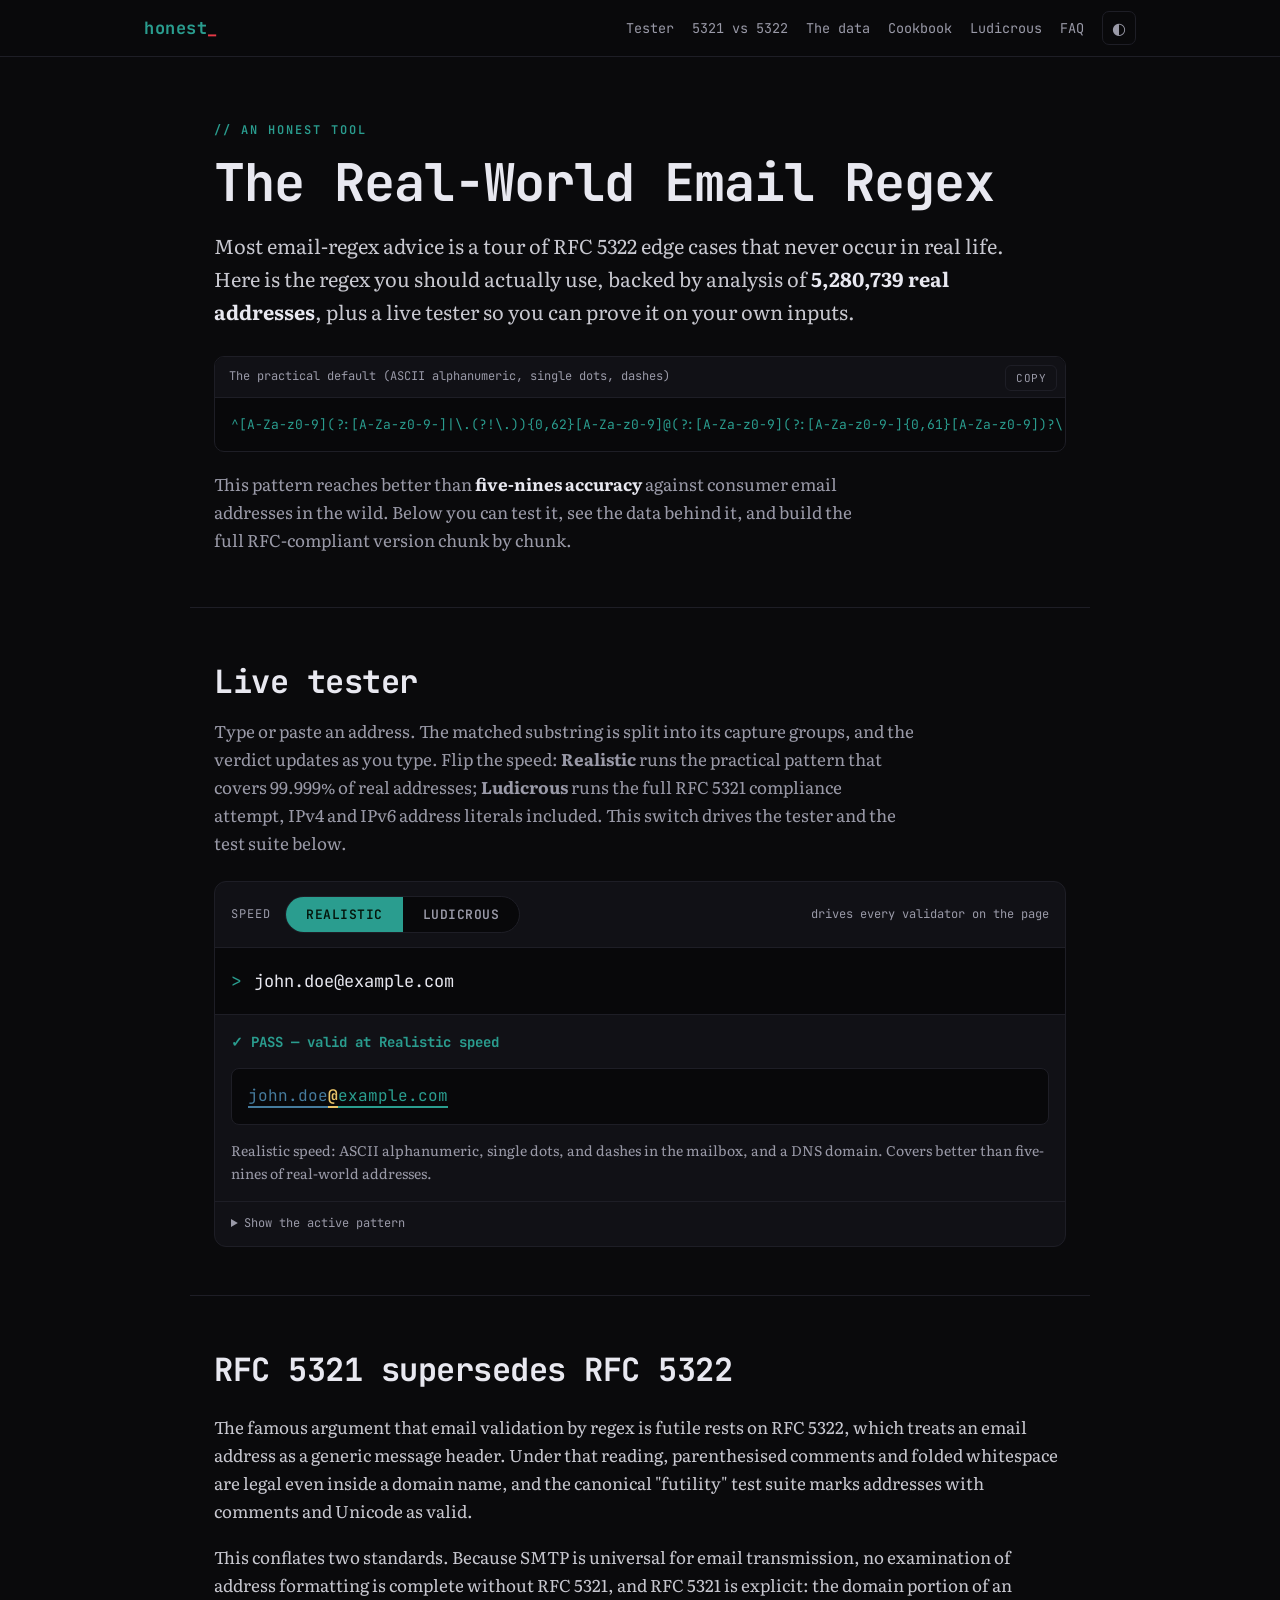
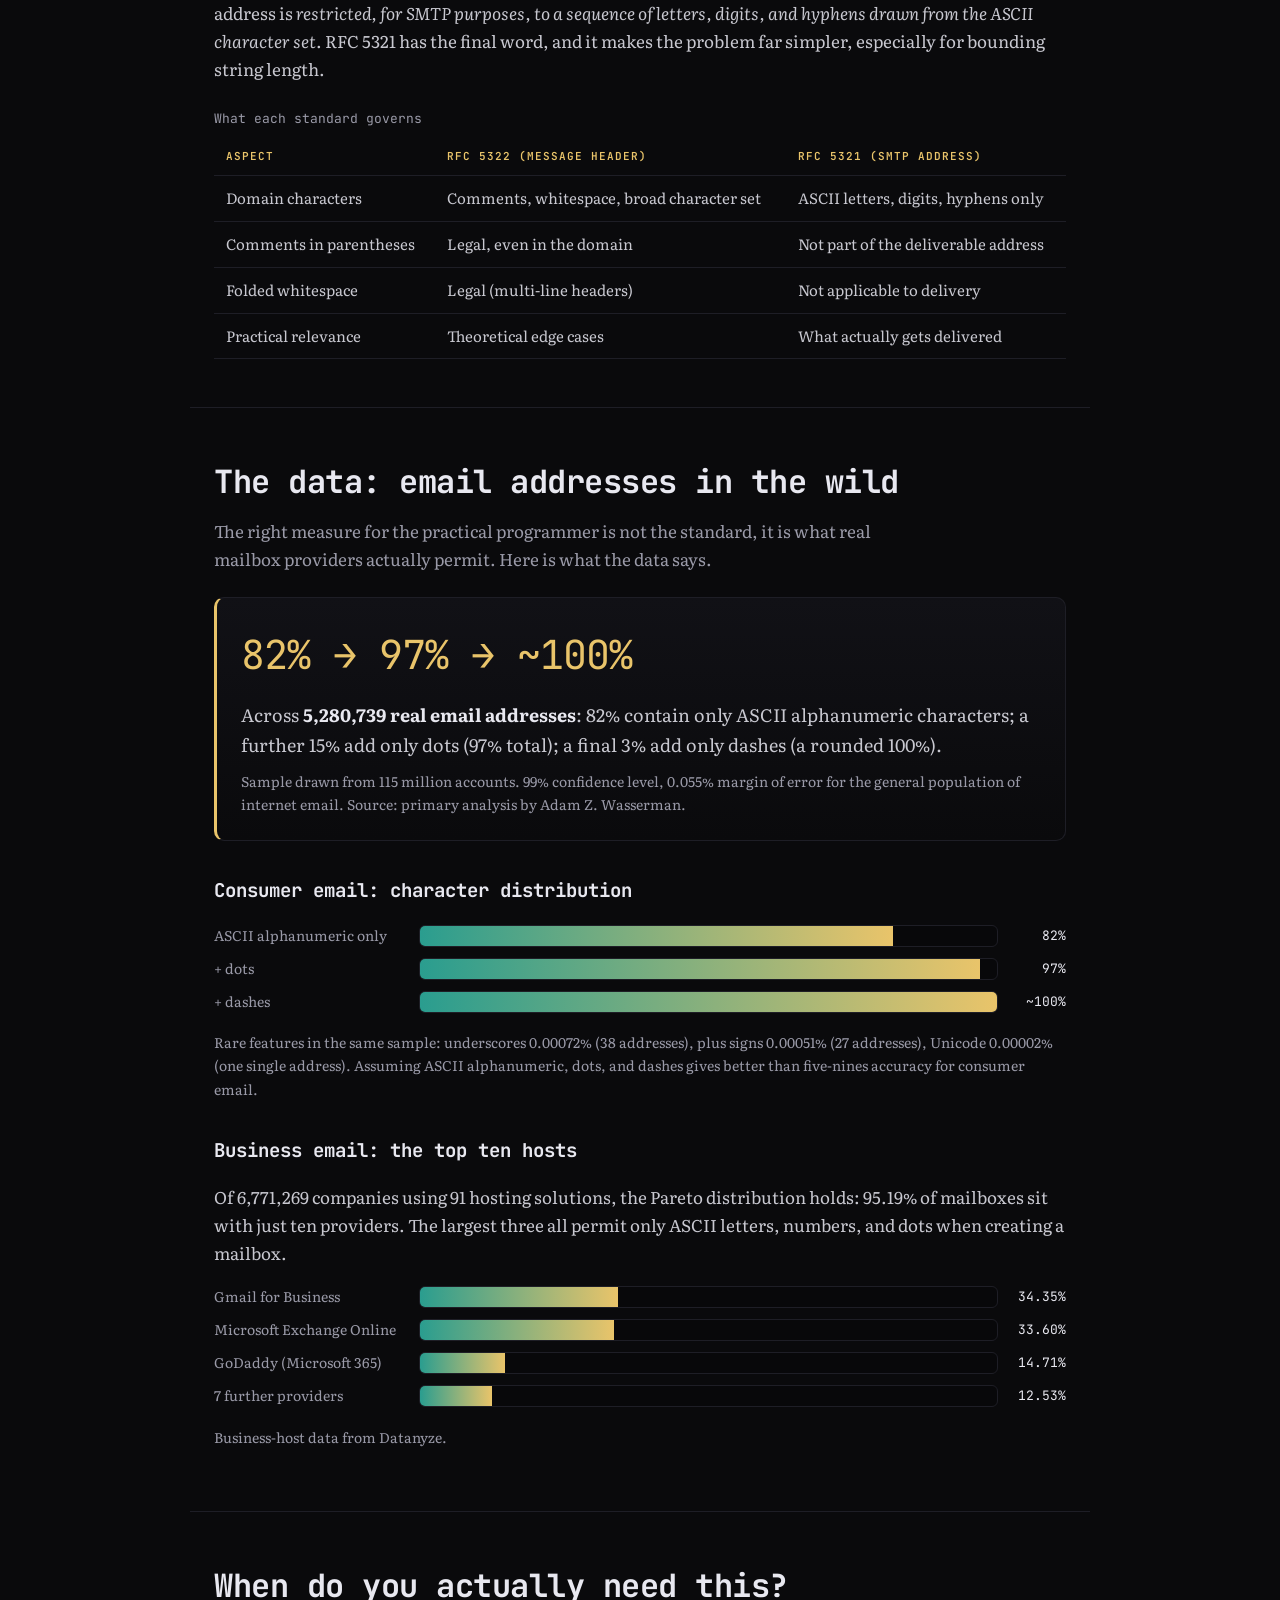
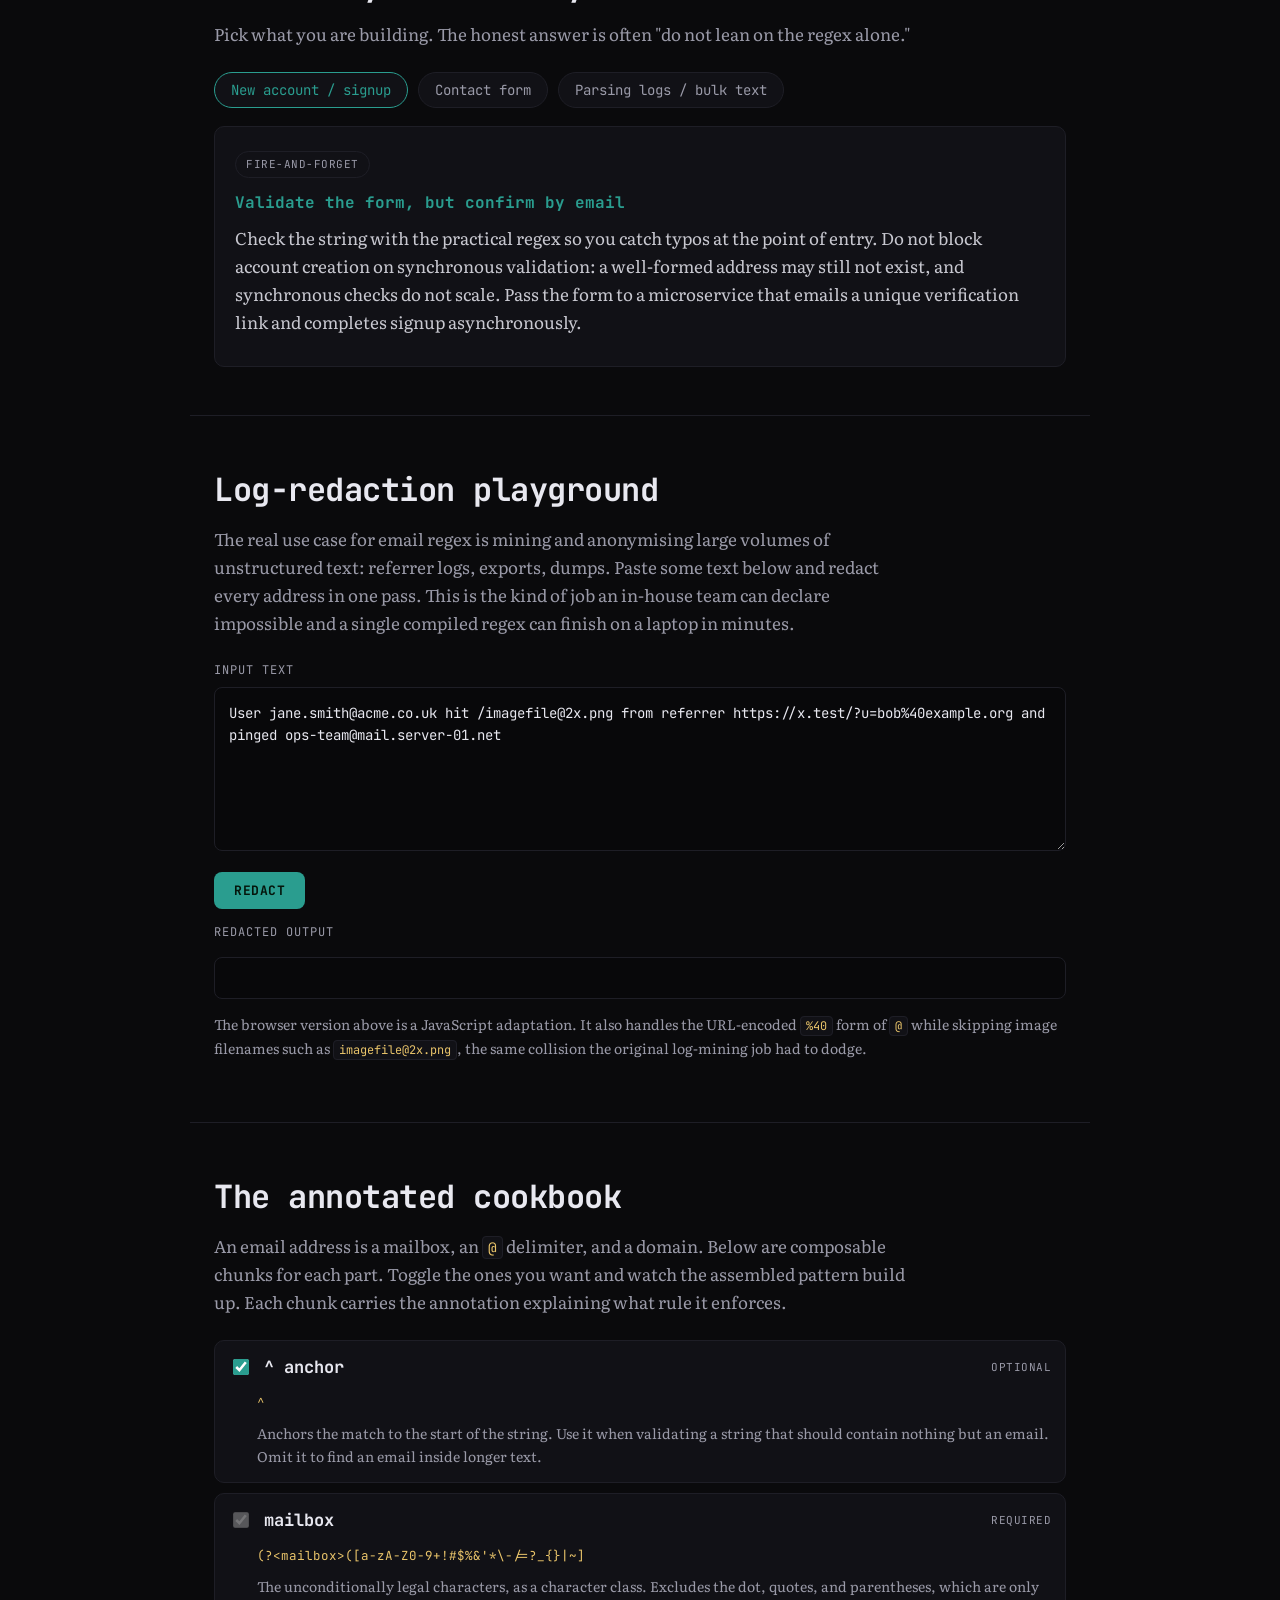
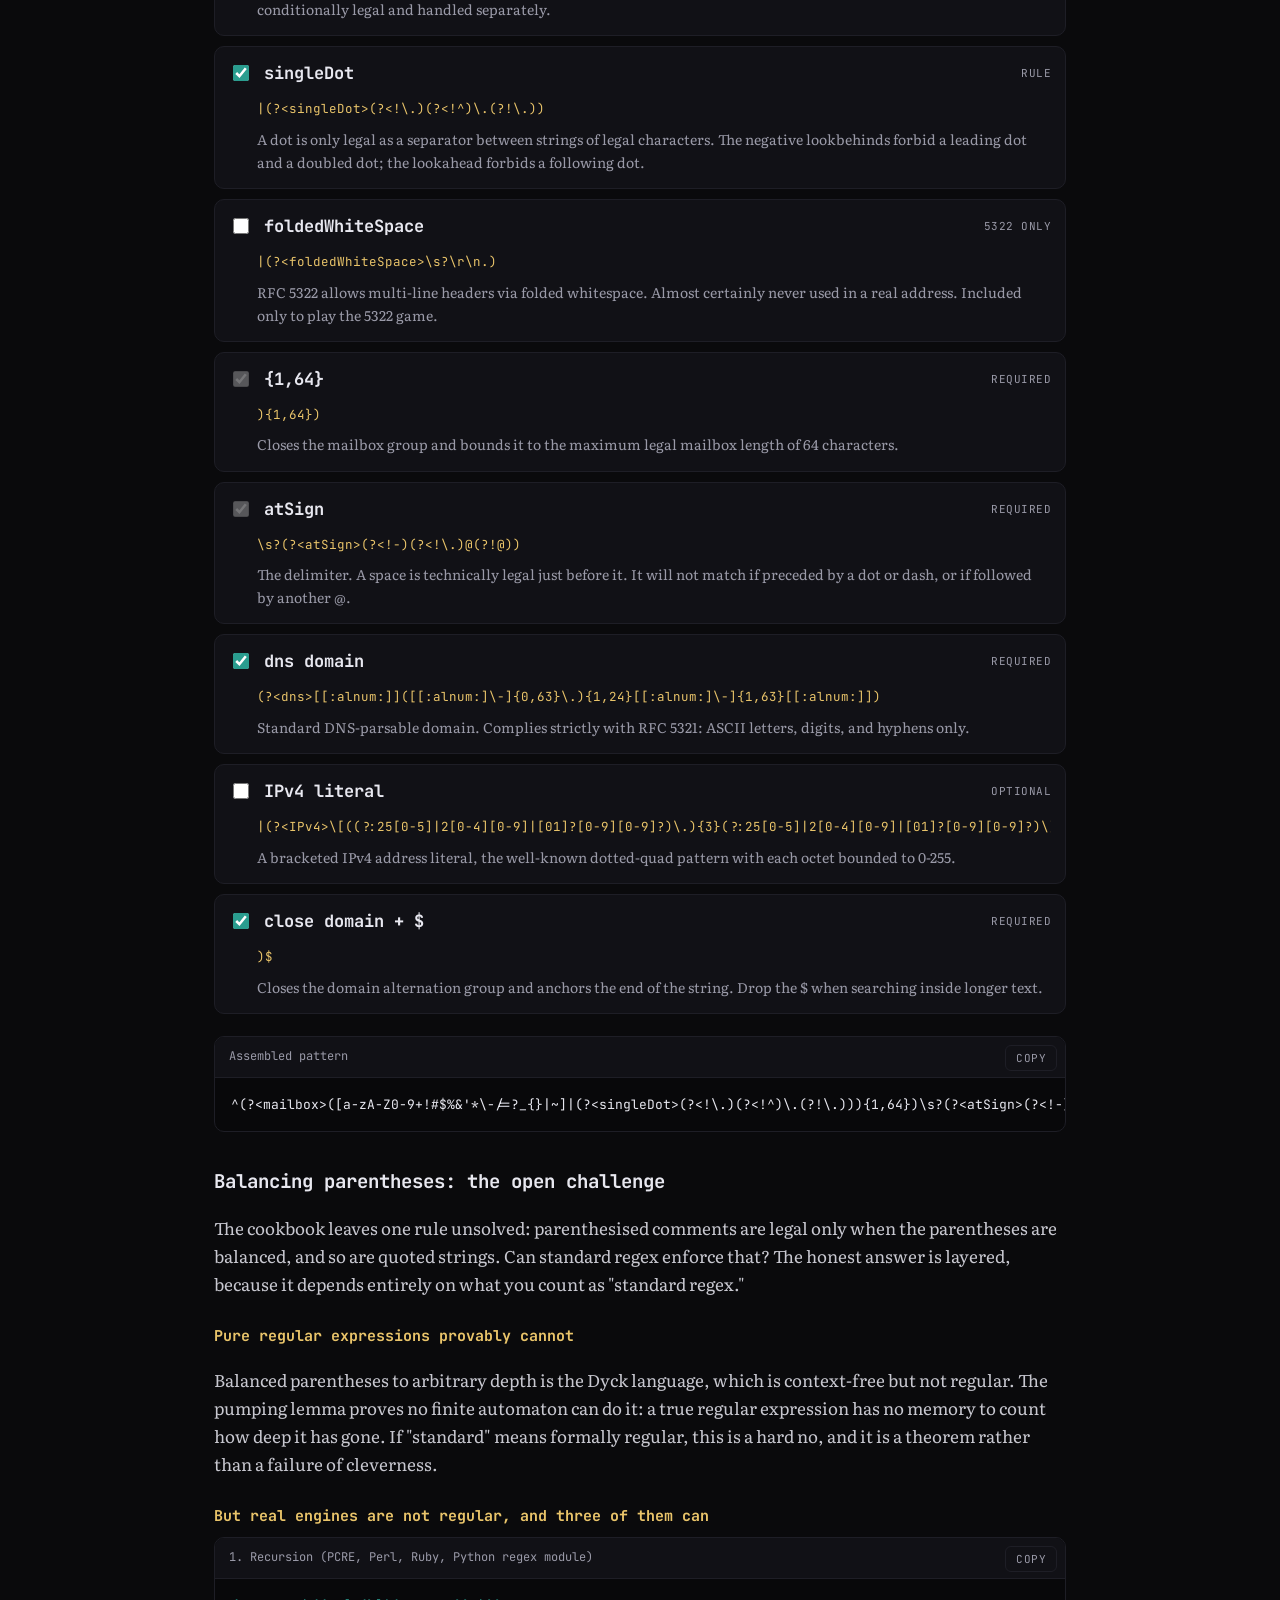
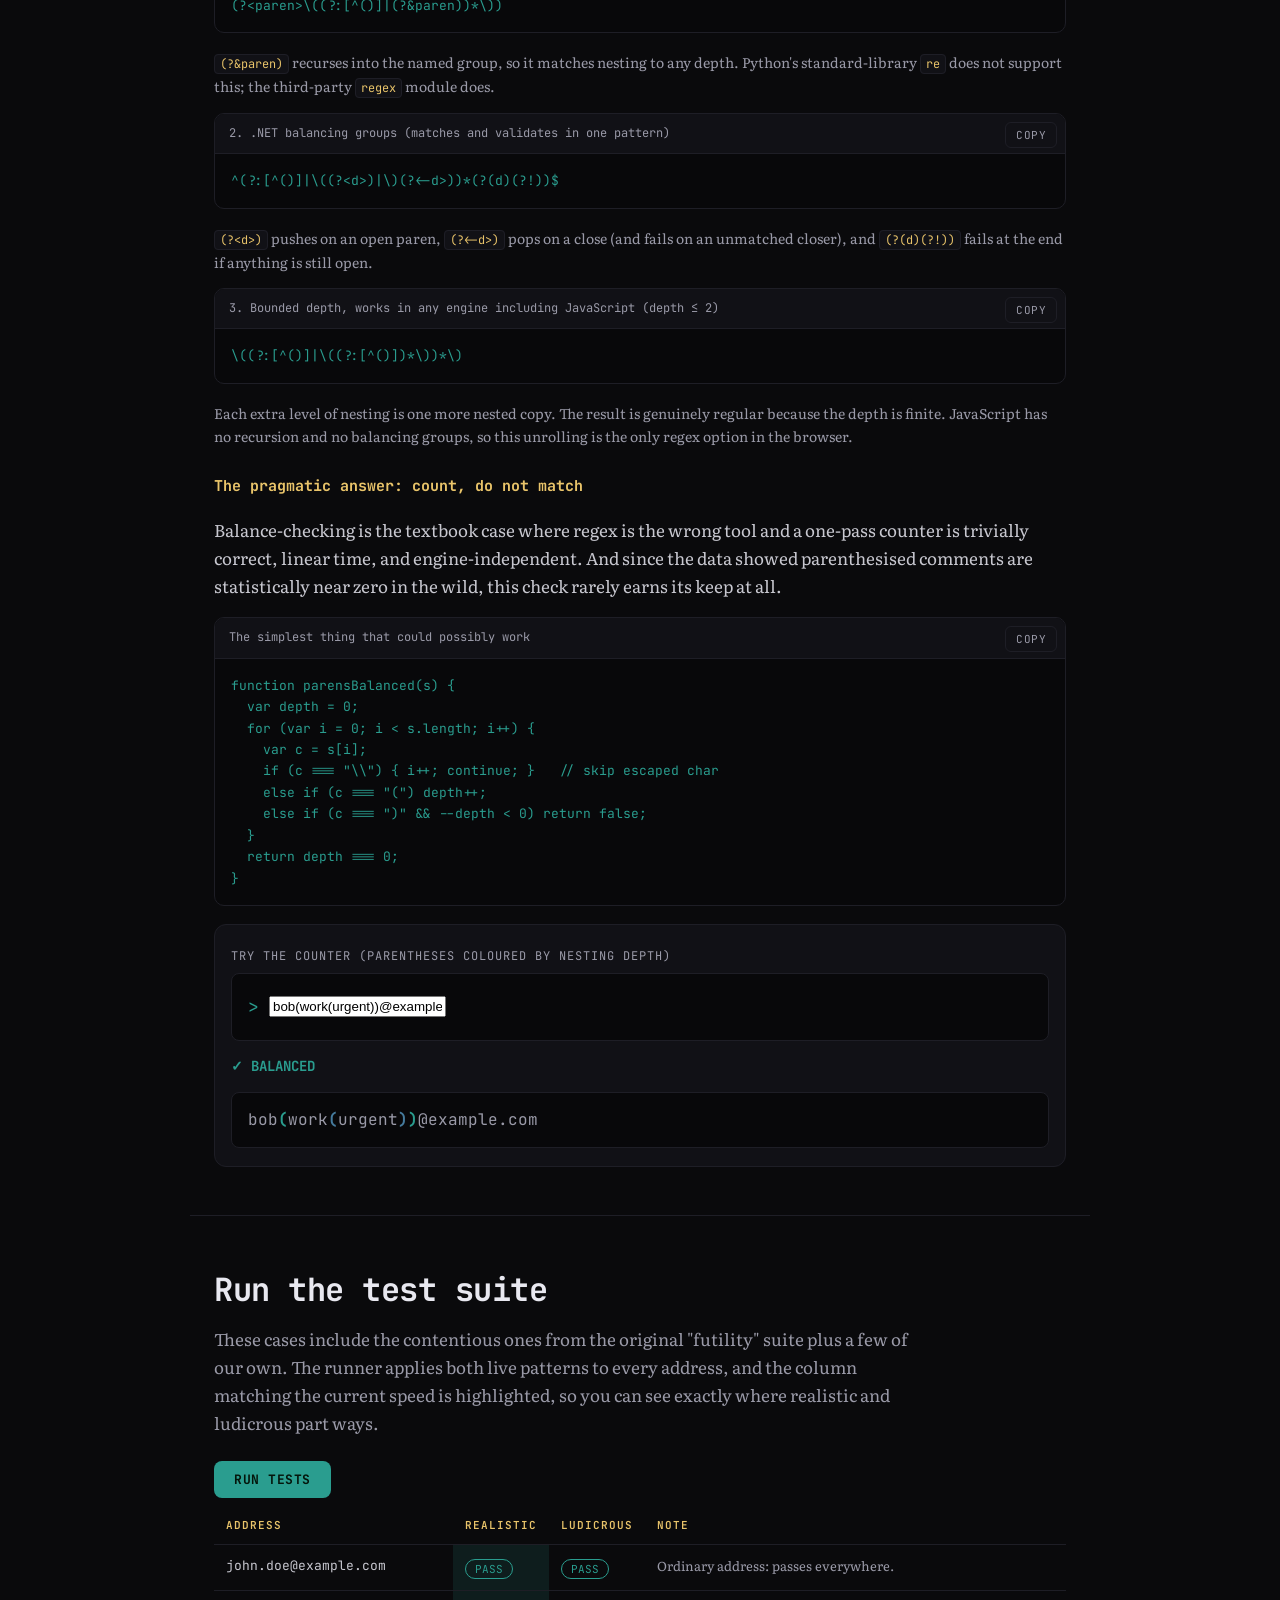
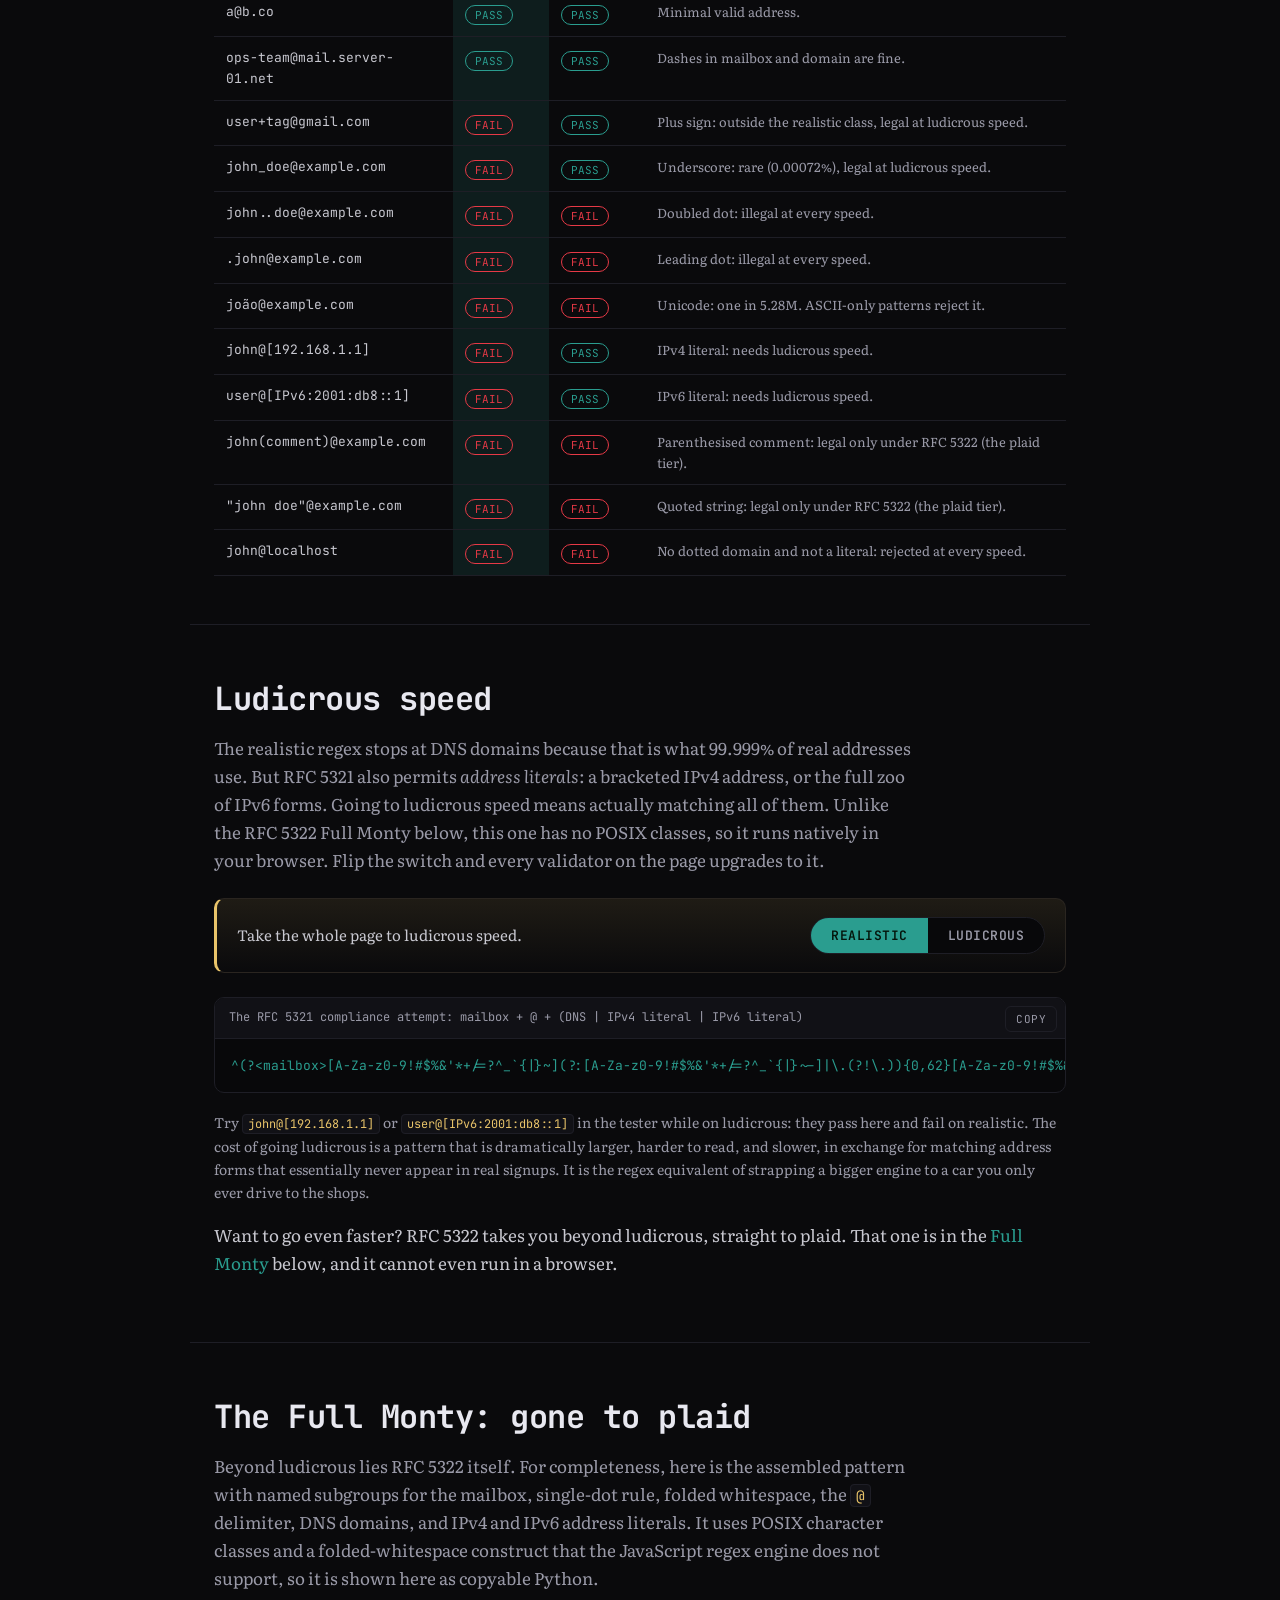
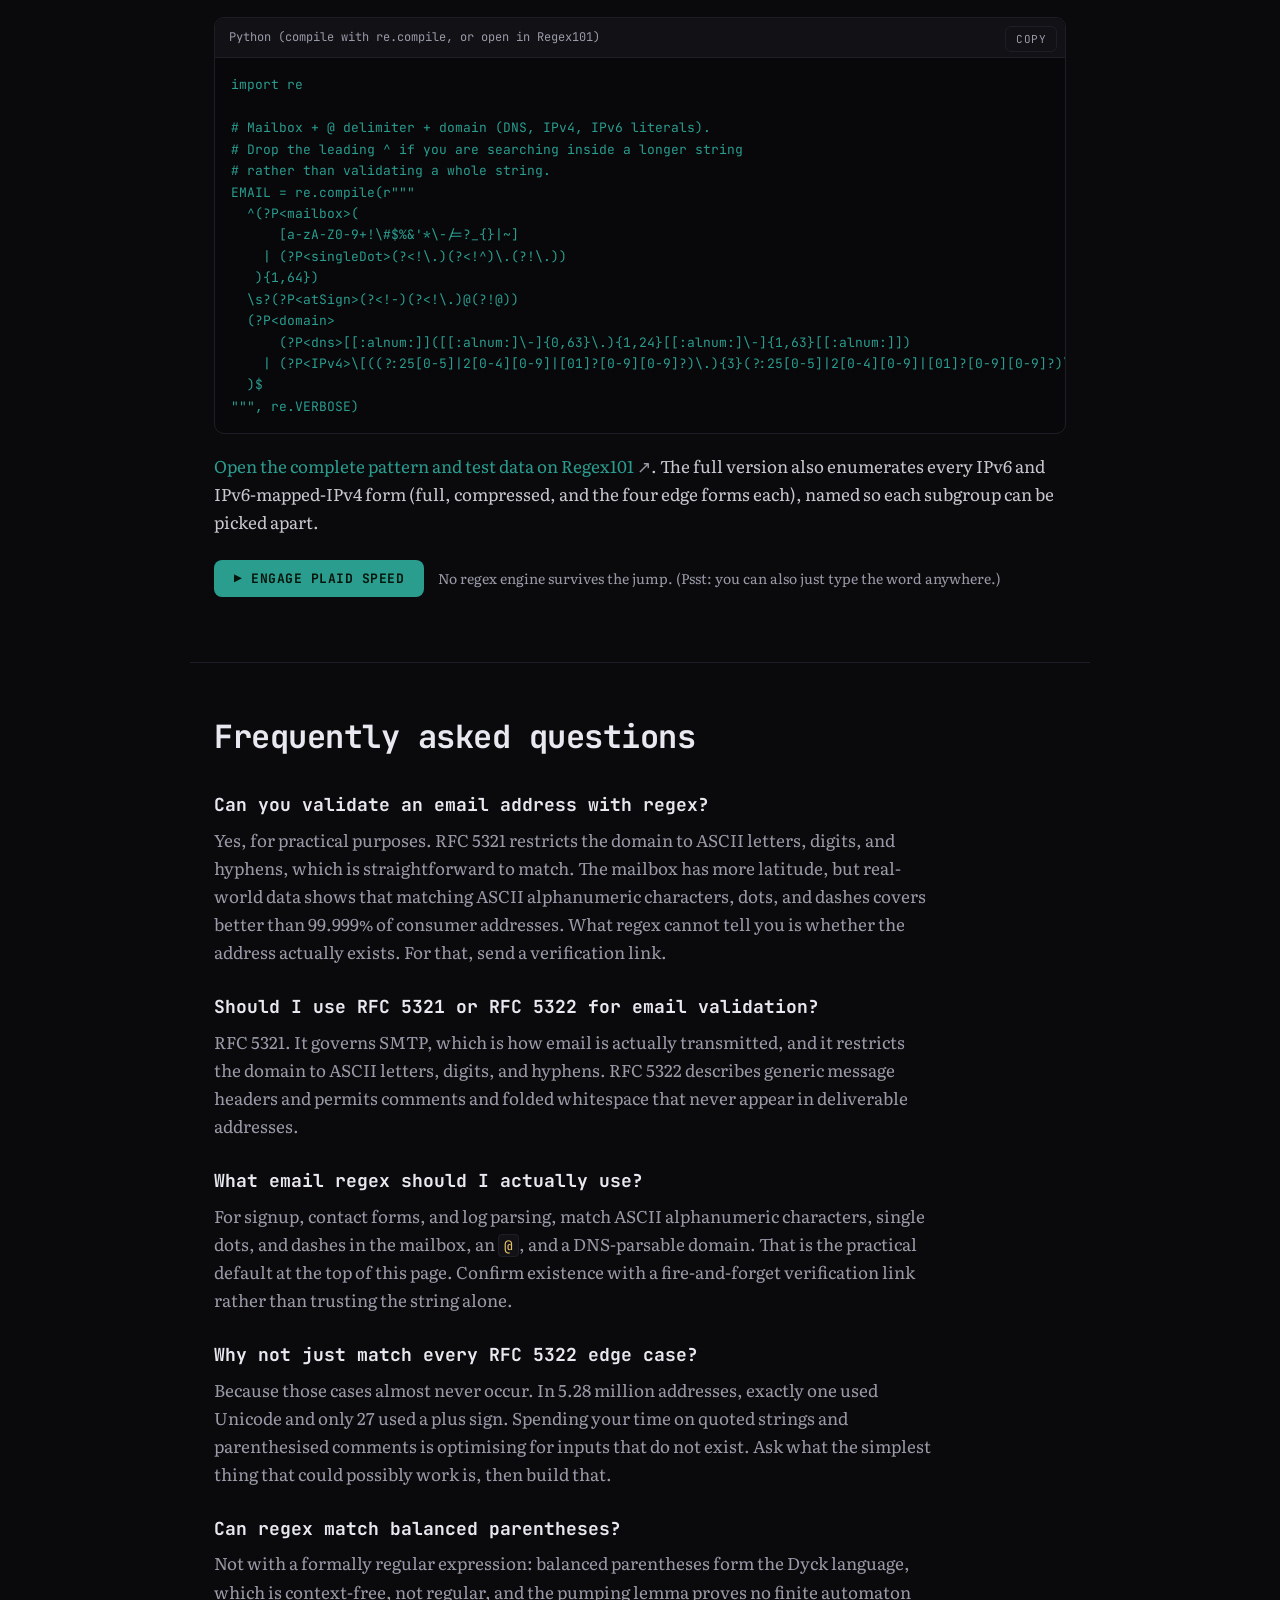
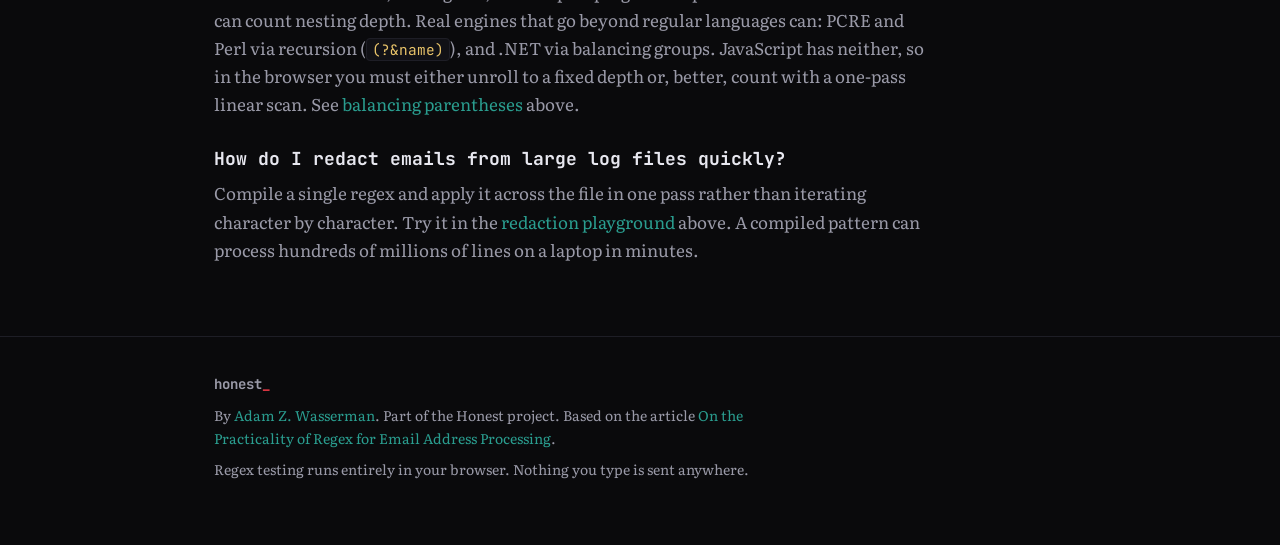
==== public/index.html @ 0c682397 "Move site into public/ to match Render static publish path" ====
<!DOCTYPE html>
<html lang="en">
<head>
<meta charset="utf-8">
<meta name="viewport" content="width=device-width, initial-scale=1">
<title>Email Validation Regex That Works in the Real World</title>
<meta name="description" content="The email validation regex you should actually use, backed by analysis of 5.28 million real addresses. RFC 5321 vs 5322, a live regex tester, an annotated cookbook, and a log-redaction playground.">
<link rel="canonical" href="https://realworldemailregex.com/">
<meta name="author" content="Adam Z. Wasserman">

<!-- Open Graph / Twitter -->
<meta property="og:type" content="article">
<meta property="og:title" content="The Real-World Email Regex">
<meta property="og:description" content="The email regex you should actually use, backed by analysis of 5.28 million real addresses. Live tester, annotated cookbook, redaction playground.">
<meta property="og:url" content="https://realworldemailregex.com/">
<meta property="og:site_name" content="Honest">
<meta name="twitter:card" content="summary_large_image">
<meta name="twitter:title" content="The Real-World Email Regex">
<meta name="twitter:description" content="The email regex you should actually use, backed by analysis of 5.28 million real addresses.">

<link rel="preconnect" href="https://fonts.googleapis.com">
<link rel="preconnect" href="https://fonts.gstatic.com" crossorigin>
<link href="https://fonts.googleapis.com/css2?family=JetBrains+Mono:wght@400;600;700&family=Literata:ital,wght@0,400;0,600;0,700;1,400&display=swap" rel="stylesheet">
<link rel="stylesheet" href="styles.css">

<!-- Structured data: TechArticle -->
<script type="application/ld+json">
{
  "@context": "https://schema.org",
  "@type": "TechArticle",
  "headline": "The Real-World Email Regex",
  "alternativeHeadline": "Email Validation Regex That Works in the Real World",
  "description": "The email validation regex you should actually use, backed by analysis of 5.28 million real addresses. RFC 5321 supersedes 5322 for practical SMTP validation.",
  "author": { "@type": "Person", "name": "Adam Z. Wasserman", "url": "https://adamzacharywasserman.com" },
  "publisher": { "@type": "Organization", "name": "Honest" },
  "mainEntityOfPage": "https://realworldemailregex.com/",
  "keywords": "email regex, email validation regex, RFC 5321, RFC 5322, email address validation, regex cookbook",
  "proficiencyLevel": "Expert"
}
</script>

<!-- Structured data: the primary-research statistic, as a citable Dataset -->
<script type="application/ld+json">
{
  "@context": "https://schema.org",
  "@type": "Dataset",
  "name": "Character distribution of real-world email mailbox names",
  "description": "Analysis of 5,280,739 email addresses showing that 82% use only ASCII alphanumeric characters, 97% use only ASCII alphanumeric plus dots, and ~100% use only ASCII alphanumeric, dots, and dashes. 99% confidence level, 0.055% margin of error.",
  "creator": { "@type": "Person", "name": "Adam Z. Wasserman" },
  "variableMeasured": "Character classes present in email mailbox names",
  "measurementTechnique": "Frequency analysis of a 5.28M-address sample"
}
</script>

<!-- Structured data: FAQ -->
<script type="application/ld+json">
{
  "@context": "https://schema.org",
  "@type": "FAQPage",
  "mainEntity": [
    {
      "@type": "Question",
      "name": "Can you validate an email address with regex?",
      "acceptedAnswer": { "@type": "Answer", "text": "Yes, for practical purposes. RFC 5321 restricts the domain portion of an SMTP address to ASCII letters, digits, and hyphens, which is straightforward to match. The mailbox portion has more latitude, but real-world data shows that matching ASCII alphanumeric characters, dots, and dashes covers better than 99.999% of consumer email addresses." }
    },
    {
      "@type": "Question",
      "name": "Should I use RFC 5321 or RFC 5322 for email validation?",
      "acceptedAnswer": { "@type": "Answer", "text": "RFC 5321 supersedes RFC 5322 for the practical question of what constitutes a valid SMTP email address. RFC 5322 treats an email address as a generic message header and permits comments and folded whitespace; RFC 5321 restricts the domain to ASCII letters, digits, and hyphens. For real SMTP delivery, RFC 5321 has the final word." }
    },
    {
      "@type": "Question",
      "name": "What email regex should I actually use?",
      "acceptedAnswer": { "@type": "Answer", "text": "For most signup, contact-form, and log-parsing use cases, match ASCII alphanumeric characters, single dots, and dashes in the mailbox, an @ sign, and a DNS-parsable domain. This achieves five-nines accuracy against real-world addresses. To confirm an address actually exists, send a verification link (fire-and-forget) rather than relying on the regex alone." }
    },
    {
      "@type": "Question",
      "name": "Is it worth validating every RFC 5322 edge case?",
      "acceptedAnswer": { "@type": "Answer", "text": "No. Edge cases such as quoted strings, parenthesised comments, and folded whitespace are theoretically valid but occur with infinitesimal frequency in the wild. In a sample of 5.28 million addresses, exactly one contained Unicode characters. Scoping the regex to real-world inputs is the simplest thing that could possibly work." }
    },
    {
      "@type": "Question",
      "name": "Can regex match balanced parentheses?",
      "acceptedAnswer": { "@type": "Answer", "text": "Not with a formally regular expression. Balanced parentheses form the Dyck language, which is context-free, not regular, and the pumping lemma proves no finite automaton can count nesting depth. Engines that extend beyond regular languages can: PCRE and Perl through recursion with (?&name), and .NET through balancing groups. JavaScript has neither, so you must either unroll to a fixed depth or, better, count with a one-pass linear scan." }
    }
  ]
}
</script>
</head>
<body data-theme="dark">

<a class="skip-link" href="#workbench">Skip to the tester</a>

<header class="site-header">
  <div class="wrap">
    <a class="wordmark" href="/">honest<span class="cursor">_</span></a>
    <nav class="topnav" aria-label="Section navigation">
      <a href="#workbench">Tester</a>
      <a href="#thesis">5321 vs 5322</a>
      <a href="#research">The data</a>
      <a href="#cookbook">Cookbook</a>
      <a href="#ludicrous">Ludicrous</a>
      <a href="#faq">FAQ</a>
    </nav>
    <button id="theme-toggle" class="theme-toggle" aria-label="Toggle light and dark theme">◐</button>
  </div>
</header>

<main>

  <!-- ============ HERO ============ -->
  <section class="hero wrap">
    <p class="eyebrow">// an honest tool</p>
    <h1>The Real-World Email Regex</h1>
    <p class="lede">
      Most email-regex advice is a tour of RFC 5322 edge cases that never occur in real life.
      Here is the regex you should actually use, backed by analysis of <strong>5,280,739 real
      addresses</strong>, plus a live tester so you can prove it on your own inputs.
    </p>

    <figure class="codecard" aria-label="Recommended practical email regex">
      <figcaption>The practical default (ASCII alphanumeric, single dots, dashes)</figcaption>
      <pre><code id="hero-regex">^[A-Za-z0-9](?:[A-Za-z0-9-]|\.(?!\.)){0,62}[A-Za-z0-9]@(?:[A-Za-z0-9](?:[A-Za-z0-9-]{0,61}[A-Za-z0-9])?\.)+[A-Za-z]{2,63}$</code></pre>
      <button class="copy-btn" data-copy-target="hero-regex">copy</button>
    </figure>

    <p class="hero-claim">
      This pattern reaches better than <strong>five-nines accuracy</strong> against consumer email
      addresses in the wild. Below you can test it, see the data behind it, and build the
      full RFC-compliant version chunk by chunk.
    </p>
  </section>

  <!-- ============ WORKBENCH (TOOL FIRST) ============ -->
  <section id="workbench" class="wrap section">
    <h2>Live tester</h2>
    <p class="section-intro">
      Type or paste an address. The matched substring is split into its capture groups, and the
      verdict updates as you type. Flip the speed: <strong>Realistic</strong> runs the practical
      pattern that covers 99.999% of real addresses; <strong>Ludicrous</strong> runs the full RFC 5321
      compliance attempt, IPv4 and IPv6 address literals included. This switch drives the tester and
      the test suite below.
    </p>

    <div class="tester" data-component="tester">
      <div class="mode-row">
        <span class="mode-label">speed</span>
        <div class="speed-toggle" role="group" aria-label="Validator speed">
          <button class="speed-btn is-active" data-speed="realistic" aria-pressed="true">Realistic</button>
          <button class="speed-btn" data-speed="ludicrous" aria-pressed="false">Ludicrous</button>
        </div>
        <span class="mode-hint">drives every validator on the page</span>
      </div>

      <div class="tester-input">
        <span class="prompt">&gt;</span>
        <input id="email-input" type="text" spellcheck="false" autocomplete="off"
               value="john.doe@example.com" aria-label="Email address to test">
      </div>

      <div class="tester-output">
        <div id="verdict" class="verdict" aria-live="polite"></div>
        <div class="highlight-wrap">
          <div id="highlight" class="highlight" aria-hidden="true"></div>
        </div>
        <p id="mode-note" class="mode-note"></p>
      </div>

      <details class="active-pattern">
        <summary>Show the active pattern</summary>
        <pre><code id="active-pattern-code"></code></pre>
      </details>
    </div>
  </section>

  <!-- ============ THESIS ============ -->
  <section id="thesis" class="wrap section">
    <h2>RFC 5321 supersedes RFC 5322</h2>
    <p>
      The famous argument that email validation by regex is futile rests on RFC 5322, which treats an
      email address as a generic message header. Under that reading, parenthesised comments and folded
      whitespace are legal even inside a domain name, and the canonical "futility" test suite marks
      addresses with comments and Unicode as valid.
    </p>
    <p>
      This conflates two standards. Because SMTP is universal for email transmission, no examination of
      address formatting is complete without RFC 5321, and RFC 5321 is explicit: the domain portion of an
      address is <em>restricted, for SMTP purposes, to a sequence of letters, digits, and hyphens drawn
      from the ASCII character set</em>. RFC 5321 has the final word, and it makes the problem far simpler,
      especially for bounding string length.
    </p>

    <div class="table-wrap">
      <table class="cmp">
        <caption>What each standard governs</caption>
        <thead>
          <tr><th scope="col">Aspect</th><th scope="col">RFC 5322 (message header)</th><th scope="col">RFC 5321 (SMTP address)</th></tr>
        </thead>
        <tbody>
          <tr><td>Domain characters</td><td>Comments, whitespace, broad character set</td><td>ASCII letters, digits, hyphens only</td></tr>
          <tr><td>Comments in parentheses</td><td>Legal, even in the domain</td><td>Not part of the deliverable address</td></tr>
          <tr><td>Folded whitespace</td><td>Legal (multi-line headers)</td><td>Not applicable to delivery</td></tr>
          <tr><td>Practical relevance</td><td>Theoretical edge cases</td><td>What actually gets delivered</td></tr>
        </tbody>
      </table>
    </div>
  </section>

  <!-- ============ PRIMARY RESEARCH ============ -->
  <section id="research" class="wrap section">
    <h2>The data: email addresses in the wild</h2>
    <p class="section-intro">
      The right measure for the practical programmer is not the standard, it is what real mailbox
      providers actually permit. Here is what the data says.
    </p>

    <div class="stat-callout" id="key-statistic">
      <p class="stat-big">82% &rarr; 97% &rarr; ~100%</p>
      <p class="stat-explain">
        Across <strong>5,280,739 real email addresses</strong>: 82% contain only ASCII alphanumeric
        characters; a further 15% add only dots (97% total); a final 3% add only dashes (a rounded 100%).
      </p>
      <p class="stat-method">
        Sample drawn from 115 million accounts. 99% confidence level, 0.055% margin of error for the
        general population of internet email. Source: primary analysis by Adam Z. Wasserman.
      </p>
    </div>

    <h3>Consumer email: character distribution</h3>
    <div class="chart" aria-label="Cumulative character coverage of consumer email addresses">
      <div class="bar-row"><span class="bar-label">ASCII alphanumeric only</span>
        <span class="bar"><span class="bar-fill" style="width:82%"></span></span><span class="bar-val">82%</span></div>
      <div class="bar-row"><span class="bar-label">+ dots</span>
        <span class="bar"><span class="bar-fill" style="width:97%"></span></span><span class="bar-val">97%</span></div>
      <div class="bar-row"><span class="bar-label">+ dashes</span>
        <span class="bar"><span class="bar-fill" style="width:100%"></span></span><span class="bar-val">~100%</span></div>
    </div>
    <p class="fineprint">
      Rare features in the same sample: underscores 0.00072% (38 addresses), plus signs 0.00051%
      (27 addresses), Unicode 0.00002% (one single address). Assuming ASCII alphanumeric, dots, and
      dashes gives better than five-nines accuracy for consumer email.
    </p>

    <h3>Business email: the top ten hosts</h3>
    <p>
      Of 6,771,269 companies using 91 hosting solutions, the Pareto distribution holds: 95.19% of
      mailboxes sit with just ten providers. The largest three all permit only ASCII letters, numbers,
      and dots when creating a mailbox.
    </p>
    <div class="chart" aria-label="Market share of business email hosts">
      <div class="bar-row"><span class="bar-label">Gmail for Business</span>
        <span class="bar"><span class="bar-fill" style="width:34.35%"></span></span><span class="bar-val">34.35%</span></div>
      <div class="bar-row"><span class="bar-label">Microsoft Exchange Online</span>
        <span class="bar"><span class="bar-fill" style="width:33.60%"></span></span><span class="bar-val">33.60%</span></div>
      <div class="bar-row"><span class="bar-label">GoDaddy (Microsoft 365)</span>
        <span class="bar"><span class="bar-fill" style="width:14.71%"></span></span><span class="bar-val">14.71%</span></div>
      <div class="bar-row"><span class="bar-label">7 further providers</span>
        <span class="bar"><span class="bar-fill" style="width:12.53%"></span></span><span class="bar-val">12.53%</span></div>
    </div>
    <p class="fineprint">Business-host data from Datanyze.</p>
  </section>

  <!-- ============ USE CASES + DECISION WIDGET ============ -->
  <section id="usecases" class="wrap section">
    <h2>When do you actually need this?</h2>
    <p class="section-intro">
      Pick what you are building. The honest answer is often "do not lean on the regex alone."
    </p>

    <div class="decider" data-component="decider">
      <div class="decider-choices" role="group" aria-label="Use case">
        <button class="chip is-active" data-case="signup">New account / signup</button>
        <button class="chip" data-case="contact">Contact form</button>
        <button class="chip" data-case="logs">Parsing logs / bulk text</button>
      </div>
      <div id="decider-out" class="decider-out" aria-live="polite"></div>
    </div>
  </section>

  <!-- ============ REDACTION PLAYGROUND ============ -->
  <section id="redaction" class="wrap section">
    <h2>Log-redaction playground</h2>
    <p class="section-intro">
      The real use case for email regex is mining and anonymising large volumes of unstructured text:
      referrer logs, exports, dumps. Paste some text below and redact every address in one pass. This
      is the kind of job an in-house team can declare impossible and a single compiled regex can finish
      on a laptop in minutes.
    </p>

    <div class="redactor" data-component="redactor">
      <label class="field-label" for="redact-in">Input text</label>
      <textarea id="redact-in" spellcheck="false" rows="6">User jane.smith@acme.co.uk hit /imagefile@2x.png from referrer https://x.test/?u=bob%40example.org and pinged ops-team@mail.server-01.net</textarea>
      <div class="redactor-actions">
        <button id="redact-run" class="primary-btn">redact</button>
        <span id="redact-count" class="redact-count"></span>
      </div>
      <label class="field-label" for="redact-out">Redacted output</label>
      <pre id="redact-out" class="redact-out"></pre>
    </div>
    <p class="fineprint">
      The browser version above is a JavaScript adaptation. It also handles the URL-encoded
      <code>%40</code> form of <code>@</code> while skipping image filenames such as
      <code>imagefile@2x.png</code>, the same collision the original log-mining job had to dodge.
    </p>
  </section>

  <!-- ============ COOKBOOK ============ -->
  <section id="cookbook" class="wrap section">
    <h2>The annotated cookbook</h2>
    <p class="section-intro">
      An email address is a mailbox, an <code>@</code> delimiter, and a domain. Below are composable
      chunks for each part. Toggle the ones you want and watch the assembled pattern build up. Each
      chunk carries the annotation explaining what rule it enforces.
    </p>

    <div class="cookbook" data-component="cookbook">
      <div id="chunk-list" class="chunk-list"></div>
      <figure class="codecard assembled">
        <figcaption>Assembled pattern</figcaption>
        <pre><code id="assembled-code"></code></pre>
        <button class="copy-btn" data-copy-target="assembled-code">copy</button>
      </figure>
    </div>

    <h3 id="balancing-parens">Balancing parentheses: the open challenge</h3>
    <p>
      The cookbook leaves one rule unsolved: parenthesised comments are legal only when the parentheses
      are balanced, and so are quoted strings. Can standard regex enforce that? The honest answer is
      layered, because it depends entirely on what you count as "standard regex."
    </p>

    <h4 class="sub">Pure regular expressions provably cannot</h4>
    <p>
      Balanced parentheses to arbitrary depth is the Dyck language, which is context-free but not regular.
      The pumping lemma proves no finite automaton can do it: a true regular expression has no memory to
      count how deep it has gone. If "standard" means formally regular, this is a hard no, and it is a
      theorem rather than a failure of cleverness.
    </p>

    <h4 class="sub">But real engines are not regular, and three of them can</h4>
    <figure class="codecard">
      <figcaption>1. Recursion (PCRE, Perl, Ruby, Python <code>regex</code> module)</figcaption>
      <pre><code id="paren-pcre">(?&lt;paren&gt;\((?:[^()]|(?&amp;paren))*\))</code></pre>
      <button class="copy-btn" data-copy-target="paren-pcre">copy</button>
    </figure>
    <p class="fineprint">
      <code>(?&amp;paren)</code> recurses into the named group, so it matches nesting to any depth. Python's
      standard-library <code>re</code> does not support this; the third-party <code>regex</code> module does.
    </p>

    <figure class="codecard">
      <figcaption>2. .NET balancing groups (matches and validates in one pattern)</figcaption>
      <pre><code id="paren-net">^(?:[^()]|\((?&lt;d&gt;)|\)(?&lt;-d&gt;))*(?(d)(?!))$</code></pre>
      <button class="copy-btn" data-copy-target="paren-net">copy</button>
    </figure>
    <p class="fineprint">
      <code>(?&lt;d&gt;)</code> pushes on an open paren, <code>(?&lt;-d&gt;)</code> pops on a close (and fails
      on an unmatched closer), and <code>(?(d)(?!))</code> fails at the end if anything is still open.
    </p>

    <figure class="codecard">
      <figcaption>3. Bounded depth, works in any engine including JavaScript (depth &le; 2)</figcaption>
      <pre><code id="paren-bounded">\((?:[^()]|\((?:[^()])*\))*\)</code></pre>
      <button class="copy-btn" data-copy-target="paren-bounded">copy</button>
    </figure>
    <p class="fineprint">
      Each extra level of nesting is one more nested copy. The result is genuinely regular because the
      depth is finite. JavaScript has no recursion and no balancing groups, so this unrolling is the only
      regex option in the browser.
    </p>

    <h4 class="sub">The pragmatic answer: count, do not match</h4>
    <p>
      Balance-checking is the textbook case where regex is the wrong tool and a one-pass counter is
      trivially correct, linear time, and engine-independent. And since the data showed parenthesised
      comments are statistically near zero in the wild, this check rarely earns its keep at all.
    </p>
    <figure class="codecard">
      <figcaption>The simplest thing that could possibly work</figcaption>
      <pre><code id="paren-counter">function parensBalanced(s) {
  var depth = 0;
  for (var i = 0; i &lt; s.length; i++) {
    var c = s[i];
    if (c === "\\") { i++; continue; }   // skip escaped char
    else if (c === "(") depth++;
    else if (c === ")" &amp;&amp; --depth &lt; 0) return false;
  }
  return depth === 0;
}</code></pre>
      <button class="copy-btn" data-copy-target="paren-counter">copy</button>
    </figure>

    <div class="paren-checker" data-component="parens">
      <label class="field-label" for="paren-input">Try the counter (parentheses coloured by nesting depth)</label>
      <div class="tester-input">
        <span class="prompt">&gt;</span>
        <input id="paren-input" type="text" spellcheck="false" autocomplete="off"
               value="bob(work(urgent))@example.com" aria-label="String to check for balanced parentheses">
      </div>
      <div id="paren-verdict" class="verdict" aria-live="polite"></div>
      <div class="highlight-wrap"><div id="paren-highlight" class="highlight" aria-hidden="true"></div></div>
    </div>
  </section>

  <!-- ============ TEST SUITE ============ -->
  <section id="tests" class="wrap section">
    <h2>Run the test suite</h2>
    <p class="section-intro">
      These cases include the contentious ones from the original "futility" suite plus a few of our own.
      The runner applies both live patterns to every address, and the column matching the current speed
      is highlighted, so you can see exactly where realistic and ludicrous part ways.
    </p>
    <button id="run-tests" class="primary-btn">run tests</button>
    <div class="table-wrap">
      <table class="tests" id="tests-table">
        <thead>
          <tr><th scope="col">Address</th><th scope="col">Realistic</th><th scope="col">Ludicrous</th><th scope="col">Note</th></tr>
        </thead>
        <tbody id="tests-body"></tbody>
      </table>
    </div>
  </section>

  <!-- ============ LUDICROUS SPEED ============ -->
  <section id="ludicrous" class="wrap section">
    <h2>Ludicrous speed</h2>
    <p class="section-intro">
      The realistic regex stops at DNS domains because that is what 99.999% of real addresses use.
      But RFC 5321 also permits <em>address literals</em>: a bracketed IPv4 address, or the full zoo of
      IPv6 forms. Going to ludicrous speed means actually matching all of them. Unlike the RFC 5322
      Full Monty below, this one has no POSIX classes, so it runs natively in your browser. Flip the
      switch and every validator on the page upgrades to it.
    </p>

    <div class="ludicrous-banner">
      <p>Take the whole page to ludicrous speed.</p>
      <div class="speed-toggle" role="group" aria-label="Validator speed">
        <button class="speed-btn is-active" data-speed="realistic" aria-pressed="true">Realistic</button>
        <button class="speed-btn" data-speed="ludicrous" aria-pressed="false">Ludicrous</button>
      </div>
    </div>

    <figure class="codecard">
      <figcaption>The RFC 5321 compliance attempt: mailbox + @ + (DNS | IPv4 literal | IPv6 literal)</figcaption>
      <pre><code id="ludicrous-code"></code></pre>
      <button class="copy-btn" data-copy-target="ludicrous-code">copy</button>
    </figure>
    <p class="fineprint">
      Try <code>john@[192.168.1.1]</code> or <code>user@[IPv6:2001:db8::1]</code> in the tester while
      on ludicrous: they pass here and fail on realistic. The cost of going ludicrous is a pattern that
      is dramatically larger, harder to read, and slower, in exchange for matching address forms that
      essentially never appear in real signups. It is the regex equivalent of strapping a bigger engine
      to a car you only ever drive to the shops.
    </p>
    <p>
      Want to go even faster? RFC 5322 takes you beyond ludicrous, straight to plaid.
      That one is in the <a href="#fullmonty">Full Monty</a> below, and it cannot even run in a browser.
    </p>
  </section>

  <!-- ============ FULL MONTY ============ -->
  <section id="fullmonty" class="wrap section">
    <h2>The Full Monty: gone to plaid</h2>
    <p class="section-intro">
      Beyond ludicrous lies RFC 5322 itself. For completeness, here is the assembled pattern with named subgroups for the mailbox,
      single-dot rule, folded whitespace, the <code>@</code> delimiter, DNS domains, and IPv4 and IPv6
      address literals. It uses POSIX character classes and a folded-whitespace construct that the
      JavaScript regex engine does not support, so it is shown here as copyable Python.
    </p>
    <figure class="codecard">
      <figcaption>Python (compile with <code>re.compile</code>, or open in Regex101)</figcaption>
      <pre><code id="fullmonty-code">import re

# Mailbox + @ delimiter + domain (DNS, IPv4, IPv6 literals).
# Drop the leading ^ if you are searching inside a longer string
# rather than validating a whole string.
EMAIL = re.compile(r"""
  ^(?P&lt;mailbox&gt;(
      [a-zA-Z0-9+!\#$%&amp;'*\-/=?_{}|~]
    | (?P&lt;singleDot&gt;(?&lt;!\.)(?&lt;!^)\.(?!\.))
   ){1,64})
  \s?(?P&lt;atSign&gt;(?&lt;!-)(?&lt;!\.)@(?!@))
  (?P&lt;domain&gt;
      (?P&lt;dns&gt;[[:alnum:]]([[:alnum:]\-]{0,63}\.){1,24}[[:alnum:]\-]{1,63}[[:alnum:]])
    | (?P&lt;IPv4&gt;\[((?:25[0-5]|2[0-4][0-9]|[01]?[0-9][0-9]?)\.){3}(?:25[0-5]|2[0-4][0-9]|[01]?[0-9][0-9]?)\])
  )$
""", re.VERBOSE)</code></pre>
      <button class="copy-btn" data-copy-target="fullmonty-code">copy</button>
    </figure>
    <p>
      <a class="ext" href="https://regex101.com" target="_blank" rel="noopener">Open the complete pattern and test data on Regex101</a>.
      The full version also enumerates every IPv6 and IPv6-mapped-IPv4 form (full, compressed, and the
      four edge forms each), named so each subgroup can be picked apart.
    </p>
    <p class="plaid-hint">
      <button id="plaid-trigger" class="primary-btn plaid-btn" type="button">▶ Engage plaid speed</button>
      <span class="fineprint">No regex engine survives the jump. (Psst: you can also just type the word anywhere.)</span>
    </p>
  </section>

  <!-- ============ FAQ ============ -->
  <section id="faq" class="wrap section">
    <h2>Frequently asked questions</h2>

    <div class="faq">
      <h3>Can you validate an email address with regex?</h3>
      <p>
        Yes, for practical purposes. RFC 5321 restricts the domain to ASCII letters, digits, and hyphens,
        which is straightforward to match. The mailbox has more latitude, but real-world data shows that
        matching ASCII alphanumeric characters, dots, and dashes covers better than 99.999% of consumer
        addresses. What regex cannot tell you is whether the address actually exists. For that, send a
        verification link.
      </p>

      <h3>Should I use RFC 5321 or RFC 5322 for email validation?</h3>
      <p>
        RFC 5321. It governs SMTP, which is how email is actually transmitted, and it restricts the domain
        to ASCII letters, digits, and hyphens. RFC 5322 describes generic message headers and permits
        comments and folded whitespace that never appear in deliverable addresses.
      </p>

      <h3>What email regex should I actually use?</h3>
      <p>
        For signup, contact forms, and log parsing, match ASCII alphanumeric characters, single dots, and
        dashes in the mailbox, an <code>@</code>, and a DNS-parsable domain. That is the practical default
        at the top of this page. Confirm existence with a fire-and-forget verification link rather than
        trusting the string alone.
      </p>

      <h3>Why not just match every RFC 5322 edge case?</h3>
      <p>
        Because those cases almost never occur. In 5.28 million addresses, exactly one used Unicode and
        only 27 used a plus sign. Spending your time on quoted strings and parenthesised comments is
        optimising for inputs that do not exist. Ask what the simplest thing that could possibly work is,
        then build that.
      </p>

      <h3>Can regex match balanced parentheses?</h3>
      <p>
        Not with a formally regular expression: balanced parentheses form the Dyck language, which is
        context-free, not regular, and the pumping lemma proves no finite automaton can count nesting
        depth. Real engines that go beyond regular languages can: PCRE and Perl via recursion
        (<code>(?&amp;name)</code>), and .NET via balancing groups. JavaScript has neither, so in the
        browser you must either unroll to a fixed depth or, better, count with a one-pass linear scan.
        See <a href="#balancing-parens">balancing parentheses</a> above.
      </p>

      <h3>How do I redact emails from large log files quickly?</h3>
      <p>
        Compile a single regex and apply it across the file in one pass rather than iterating character by
        character. Try it in the <a href="#redaction">redaction playground</a> above. A compiled pattern
        can process hundreds of millions of lines on a laptop in minutes.
      </p>
    </div>
  </section>

</main>

<footer class="site-footer">
  <div class="wrap">
    <p class="foot-brand">honest<span class="cursor">_</span></p>
    <p>
      By <a href="https://adamzacharywasserman.com">Adam Z. Wasserman</a>. Part of the Honest project.
      Based on the article
      <a href="https://hackernoon.com/on-the-practicality-of-regex-for-email-address-processing">On the Practicality of Regex for Email Address Processing</a>.
    </p>
    <p class="fineprint">Regex testing runs entirely in your browser. Nothing you type is sent anywhere.</p>
  </div>
</footer>

<!-- Spaceballs easter egg: type "plaid" anywhere, or hit the button in the Full Monty section -->
<div id="plaid-overlay" aria-hidden="true">
  <div class="warp"></div>
  <div class="plaid"></div>
  <p class="plaid-caption">They've gone to <span>plaid</span>!</p>
</div>

<script src="app.js"></script>
</body>
</html>
---- public/styles.css ----
/* ============================================================
   The Real-World Email Regex
   Honest brand: dark technical system (matches honestframework,
   honestcode, adamzacharywasserman.com).
   JetBrains Mono + Literata. Gold / green / red triad.
   ============================================================ */

:root {
  --mono: "JetBrains Mono", ui-monospace, Menlo, Consolas, monospace;
  --serif: "Literata", Georgia, "Times New Roman", serif;
  --maxw: 900px;
  --wide: 1040px;
}

/* dark technical (default) */
[data-theme="dark"] {
  --bg: #0a0a0c;
  --bg-elev: #111116;
  --bg-input: #08080a;
  --fg: #c8c8d0;
  --fg-dim: #9a9aa8;
  --fg-bright: #e8e8f0;
  --border: #1e1e26;
  --border-warm: #2a2520;
  --accent: #2a9d8f;        /* green */
  --accent-2: #e9c46a;      /* gold */
  --warn: #f4a261;
  --bad: #e63946;           /* red */
  --info: #457b9d;
  --grp-mailbox: #457b9d;   /* info blue */
  --grp-at: #e9c46a;        /* gold */
  --grp-domain: #2a9d8f;    /* green */
  --accent-dim: #2a9d8f20;
  --gold-dim: #e9c46a18;
}

/* light institutional (matches openhonest.org / IBO) */
[data-theme="light"] {
  --bg: #fafafa;
  --bg-elev: #ffffff;
  --bg-input: #f4f4f5;
  --fg: #1a1a1c;
  --fg-dim: #52525b;
  --fg-bright: #1f2937;
  --border: #e4e4e7;
  --border-warm: #e7e2d9;
  --accent: #16a34a;
  --accent-2: #b7791f;
  --warn: #b9710a;
  --bad: #c92a2a;
  --info: #1d6fa5;
  --grp-mailbox: #1d6fa5;
  --grp-at: #b7791f;
  --grp-domain: #16a34a;
  --accent-dim: rgba(22,163,74,0.12);
  --gold-dim: rgba(183,121,31,0.10);
}

* { box-sizing: border-box; }

html { scroll-behavior: smooth; scroll-padding-top: 70px; }

body {
  margin: 0;
  background: var(--bg);
  color: var(--fg);
  font-family: var(--serif);
  font-size: 17px;
  line-height: 1.65;
  -webkit-font-smoothing: antialiased;
}

.wrap { max-width: var(--maxw); margin: 0 auto; padding: 0 24px; }

a { color: var(--accent); text-decoration: none; }
a:hover { text-decoration: underline; }

code, pre { font-family: var(--mono); }

h1, h2, h3, h4, .eyebrow, .topnav, .wordmark, .mode-btn, .speed-btn,
.chip, .bar-val, .pill, .verdict, .copy-btn, .field-label, .chunk-name,
.chunk-tag, table th, .codecard figcaption, .stat-big, .foot-brand,
.primary-btn, .verdict-tag, .prompt, .redact-count {
  font-family: var(--mono);
}

.skip-link {
  position: absolute; left: -999px;
  background: var(--accent); color: #04150b; padding: 8px 14px; border-radius: 6px; z-index: 100;
}
.skip-link:focus { left: 12px; top: 12px; }

/* ---------- header ---------- */
.site-header {
  position: sticky; top: 0; z-index: 50;
  background: color-mix(in srgb, var(--bg) 86%, transparent);
  backdrop-filter: blur(10px);
  border-bottom: 1px solid var(--border);
}
.site-header .wrap {
  display: flex; align-items: center; gap: 18px;
  height: 56px; max-width: var(--wide);
}
.wordmark {
  font-weight: 700; font-size: 17px; color: var(--accent); letter-spacing: .5px;
}
.cursor { color: var(--bad); animation: blink 1.1s steps(1) infinite; }
@keyframes blink { 50% { opacity: 0; } }

.topnav { display: flex; gap: 18px; margin-left: auto; font-size: 13.5px; }
.topnav a { color: var(--fg-dim); }
.topnav a:hover { color: var(--accent); text-decoration: none; }

.theme-toggle {
  background: none; border: 1px solid var(--border); color: var(--fg-dim);
  width: 34px; height: 34px; border-radius: 7px; cursor: pointer; font-size: 16px;
}
.theme-toggle:hover { color: var(--accent); border-color: var(--accent); }

@media (max-width: 720px) { .topnav { display: none; } }

/* ---------- hero ---------- */
.hero { padding: 64px 24px 36px; }
.eyebrow {
  color: var(--accent); font-size: 12px; font-weight: 600;
  text-transform: uppercase; letter-spacing: 2px; margin: 0 0 14px;
}
h1 {
  font-size: clamp(32px, 5.4vw, 52px); line-height: 1.08; margin: 0 0 18px;
  letter-spacing: -1px; color: var(--fg-bright); font-weight: 700;
}
.lede { font-size: 20px; color: var(--fg); max-width: 66ch; margin: 0 0 28px; }
.lede strong, .hero-claim strong { color: var(--fg-bright); }
.hero-claim { color: var(--fg-dim); max-width: 66ch; }

/* ---------- code cards ---------- */
.codecard {
  position: relative; margin: 0 0 18px;
  background: var(--bg-input); border: 1px solid var(--border); border-radius: 10px;
  overflow: hidden;
}
.codecard figcaption {
  font-size: 12px; color: var(--fg-dim);
  padding: 10px 14px; border-bottom: 1px solid var(--border); background: var(--bg-elev);
}
.codecard pre {
  margin: 0; padding: 16px; overflow-x: auto; font-size: 13px; line-height: 1.65;
  color: var(--accent);
}
.codecard.assembled pre { color: var(--fg-bright); }
.copy-btn {
  position: absolute; top: 8px; right: 8px; font-size: 11px;
  background: var(--bg-elev); color: var(--fg-dim);
  border: 1px solid var(--border); border-radius: 6px; padding: 5px 10px; cursor: pointer;
  text-transform: uppercase; letter-spacing: .5px;
}
.copy-btn:hover, .copy-btn.copied { color: var(--accent); border-color: var(--accent); }

/* ---------- sections ---------- */
.section { padding: 48px 24px; border-top: 1px solid var(--border); }
.section h2 { font-size: clamp(24px, 3.6vw, 32px); margin: 0 0 8px; letter-spacing: -.5px; color: var(--fg-bright); }
.section h3 { font-size: 19px; margin: 34px 0 10px; color: var(--fg-bright); }
.section-intro { color: var(--fg-dim); max-width: 70ch; margin: 0 0 24px; }
.fineprint { color: var(--fg-dim); font-size: 14px; margin-top: 12px; }
.fineprint code, p code, td code, li code {
  font-family: var(--mono); font-size: .85em; background: var(--bg-elev); padding: 1px 5px;
  border-radius: 4px; border: 1px solid var(--border); color: var(--accent-2);
}

/* ---------- speed toggle (Realistic / Ludicrous) ---------- */
.speed-toggle {
  display: inline-flex; border: 1px solid var(--border); border-radius: 999px;
  overflow: hidden; background: var(--bg-input);
}
.speed-btn {
  padding: 9px 20px; background: none; border: none; cursor: pointer;
  font-size: 13px; font-weight: 600; color: var(--fg-dim);
  text-transform: uppercase; letter-spacing: .5px;
}
.speed-btn:hover { color: var(--fg-bright); }
.speed-btn[data-speed="realistic"].is-active { background: var(--accent); color: #04150b; }
.speed-btn[data-speed="ludicrous"].is-active { background: var(--accent-2); color: #1a1405; }

/* ---------- tester ---------- */
.tester { background: var(--bg-elev); border: 1px solid var(--border); border-radius: 12px; overflow: hidden; }
.mode-row { display: flex; align-items: center; gap: 14px; padding: 14px 16px; border-bottom: 1px solid var(--border); }
.mode-row .mode-label { font-family: var(--mono); font-size: 12px; color: var(--fg-dim); text-transform: uppercase; letter-spacing: 1px; }
.mode-row .mode-hint { margin-left: auto; font-family: var(--mono); font-size: 12px; color: var(--fg-dim); }

/* legacy mode buttons (kept for safety, unused) */
.mode-btn { background: none; border: none; cursor: pointer; font-size: 14px; color: var(--fg-dim); padding: 6px 10px; }
.mode-btn.is-active { color: var(--accent); }

.tester-input {
  display: flex; align-items: center; gap: 10px; padding: 18px 16px;
  background: var(--bg-input); border-bottom: 1px solid var(--border);
}
.tester-input .prompt { color: var(--accent); font-size: 18px; }
#email-input {
  flex: 1; background: none; border: none; outline: none;
  font-family: var(--mono); font-size: 17px; color: var(--fg-bright);
}

.tester-output { padding: 16px; }
.verdict { font-weight: 700; margin-bottom: 14px; font-size: 14px; }
.verdict.pass { color: var(--accent); }
.verdict.fail { color: var(--bad); }
.verdict.na { color: var(--warn); }

.highlight-wrap { background: var(--bg-input); border: 1px solid var(--border); border-radius: 8px; padding: 14px 16px; overflow-x: auto; }
.highlight { font-family: var(--mono); font-size: 16px; white-space: pre; min-height: 1.6em; }
.highlight .g-mailbox { color: var(--grp-mailbox); border-bottom: 2px solid var(--grp-mailbox); }
.highlight .g-at { color: var(--grp-at); border-bottom: 2px solid var(--grp-at); font-weight: 700; }
.highlight .g-domain { color: var(--grp-domain); border-bottom: 2px solid var(--grp-domain); }
.highlight .g-none { color: var(--fg-dim); }

.mode-note { font-size: 14px; color: var(--fg-dim); margin: 14px 0 0; font-family: var(--serif); }

.active-pattern { border-top: 1px solid var(--border); }
.active-pattern summary { cursor: pointer; padding: 12px 16px; font-family: var(--mono); font-size: 12px; color: var(--fg-dim); }
.active-pattern summary:hover { color: var(--accent); }
.active-pattern pre { margin: 0; padding: 0 16px 16px; overflow-x: auto; font-size: 12px; color: var(--accent-2); }

/* ---------- tables ---------- */
.table-wrap { overflow-x: auto; }
table { width: 100%; border-collapse: collapse; font-size: 15px; margin-top: 8px; }
table caption { text-align: left; color: var(--fg-dim); font-size: 13px; margin-bottom: 8px; font-family: var(--mono); }
th, td { text-align: left; padding: 10px 12px; border-bottom: 1px solid var(--border); vertical-align: top; }
th { color: var(--accent-2); font-weight: 600; font-size: 11px; text-transform: uppercase; letter-spacing: 1px; }
tbody tr:hover { background: var(--bg-elev); }

/* ---------- key statistic ---------- */
.stat-callout {
  background: linear-gradient(180deg, var(--bg-elev), var(--bg));
  border: 1px solid var(--border); border-left: 3px solid var(--accent-2);
  border-radius: 10px; padding: 24px; margin: 8px 0 28px;
}
.stat-big { font-size: clamp(26px, 5vw, 40px); color: var(--accent-2); margin: 0 0 12px; letter-spacing: -1px; }
.stat-explain { margin: 0 0 10px; font-size: 18px; }
.stat-explain strong { color: var(--fg-bright); }
.stat-method { margin: 0; color: var(--fg-dim); font-size: 14px; }

/* ---------- charts ---------- */
.chart { margin: 18px 0; display: grid; gap: 10px; }
.bar-row { display: grid; grid-template-columns: minmax(120px, 1fr) 3fr auto; align-items: center; gap: 12px; }
.bar-label { font-size: 14px; color: var(--fg-dim); }
.bar { background: var(--bg-input); border: 1px solid var(--border); border-radius: 6px; height: 22px; overflow: hidden; }
.bar-fill { display: block; height: 100%; background: linear-gradient(90deg, var(--accent), var(--accent-2)); }
.bar-val { font-size: 13px; color: var(--fg-bright); min-width: 56px; text-align: right; }
@media (max-width: 560px) {
  .bar-row { grid-template-columns: 1fr; gap: 4px; }
  .bar-val { text-align: left; }
}

/* ---------- decider ---------- */
.decider-choices { display: flex; flex-wrap: wrap; gap: 10px; margin-bottom: 18px; }
.chip {
  font-size: 14px; cursor: pointer; background: var(--bg-elev); color: var(--fg-dim);
  border: 1px solid var(--border); border-radius: 999px; padding: 8px 16px;
}
.chip:hover { color: var(--fg-bright); }
.chip.is-active { color: var(--accent); border-color: var(--accent); }
.decider-out { background: var(--bg-elev); border: 1px solid var(--border); border-radius: 10px; padding: 20px; }
.decider-out h4 { margin: 0 0 8px; color: var(--accent); font-size: 16px; }
.decider-out p { margin: 0 0 10px; }
.decider-out .verdict-tag {
  display: inline-block; font-size: 11px; padding: 3px 10px; border-radius: 999px; margin-bottom: 12px;
  border: 1px solid var(--border); color: var(--fg-dim); text-transform: uppercase; letter-spacing: .5px;
}

/* ---------- redactor ---------- */
.field-label { display: block; font-size: 12px; color: var(--fg-dim); margin: 14px 0 6px; text-transform: uppercase; letter-spacing: 1px; }
textarea#redact-in {
  width: 100%; background: var(--bg-input); color: var(--fg-bright);
  border: 1px solid var(--border); border-radius: 8px; padding: 14px;
  font-family: var(--mono); font-size: 14px; line-height: 1.6; resize: vertical;
}
textarea#redact-in:focus { outline: none; border-color: var(--accent); }
.redactor-actions { display: flex; align-items: center; gap: 14px; margin: 14px 0; }
.redact-count { font-size: 13px; color: var(--fg-dim); }
.redact-out {
  background: var(--bg-input); border: 1px solid var(--border); border-radius: 8px;
  padding: 14px; min-height: 3em; white-space: pre-wrap; word-break: break-word;
  font-family: var(--mono); font-size: 14px; line-height: 1.6; color: var(--fg);
}
.redact-out mark { background: var(--accent-dim); color: var(--accent); border-radius: 3px; padding: 0 2px; }

.primary-btn {
  font-size: 13px; cursor: pointer; background: var(--accent); color: #04150b; font-weight: 700;
  border: none; border-radius: 8px; padding: 10px 20px; text-transform: uppercase; letter-spacing: .5px;
}
.primary-btn:hover { filter: brightness(1.1); }

/* ---------- cookbook ---------- */
.chunk-list { display: grid; gap: 10px; margin-bottom: 22px; }
.chunk { background: var(--bg-elev); border: 1px solid var(--border); border-radius: 10px; overflow: hidden; }
.chunk-head { display: flex; align-items: center; gap: 12px; padding: 12px 14px; cursor: pointer; user-select: none; }
.chunk-head input { accent-color: var(--accent); width: 16px; height: 16px; }
.chunk-name { font-weight: 700; color: var(--fg-bright); }
.chunk-tag { font-size: 11px; color: var(--fg-dim); margin-left: auto; text-transform: uppercase; letter-spacing: .5px; }
.chunk-body { padding: 0 14px 14px 42px; }
.chunk-body pre { margin: 0 0 8px; overflow-x: auto; font-size: 12.5px; color: var(--accent-2); }
.chunk-body p { margin: 0; font-size: 14px; color: var(--fg-dim); }
.chunk.required .chunk-head input { opacity: .5; }

.section h4.sub { font-size: 15px; margin: 26px 0 8px; color: var(--accent-2); }

/* ---------- balanced-parens checker ---------- */
.paren-checker { background: var(--bg-elev); border: 1px solid var(--border); border-radius: 12px; padding: 8px 16px 18px; margin-top: 18px; }
.paren-checker .tester-input { border: 1px solid var(--border); border-radius: 8px; margin-bottom: 14px; }
.highlight .p-d0 { color: var(--accent); font-weight: 700; }
.highlight .p-d1 { color: var(--grp-mailbox); font-weight: 700; }
.highlight .p-d2 { color: var(--accent-2); font-weight: 700; }
.highlight .p-d3 { color: #c98bff; font-weight: 700; }
.highlight .p-err { color: var(--bad); font-weight: 700; text-decoration: underline wavy; }

/* ---------- ludicrous speed ---------- */
.ludicrous-banner {
  display: flex; align-items: center; gap: 16px; flex-wrap: wrap;
  background: linear-gradient(180deg, var(--gold-dim), transparent);
  border: 1px solid var(--border-warm); border-left: 3px solid var(--accent-2);
  border-radius: 10px; padding: 18px 20px; margin: 8px 0 24px;
}
.ludicrous-banner p { margin: 0; font-size: 15px; color: var(--fg); }
.ludicrous-banner .speed-toggle { margin-left: auto; }

/* ---------- tests ---------- */
.tests td:first-child { font-family: var(--mono); font-size: 13px; }
.pill { font-size: 11px; padding: 2px 9px; border-radius: 999px; border: 1px solid var(--border); }
.pill.yes { color: var(--accent); border-color: var(--accent); }
.pill.no { color: var(--bad); border-color: var(--bad); }
.tests .note { color: var(--fg-dim); font-size: 13px; font-family: var(--serif); }
.tests td.active-col { background: var(--accent-dim); }

/* ---------- faq ---------- */
.faq h3 { font-size: 18px; margin: 26px 0 6px; color: var(--fg-bright); }
.faq p { color: var(--fg-dim); max-width: 72ch; margin: 0; }

/* ---------- footer ---------- */
.site-footer { border-top: 1px solid var(--border); padding: 36px 24px 56px; margin-top: 24px; }
.foot-brand { font-weight: 700; font-size: 17px; margin: 0 0 10px; color: var(--accent); }
.site-footer p { color: var(--fg-dim); font-size: 14px; max-width: 70ch; margin: 0 0 8px; }

.ext::after { content: " \2197"; color: var(--fg-dim); }

/* ---------- plaid easter egg (Spaceballs) ---------- */
.plaid-hint { display: flex; align-items: center; gap: 14px; flex-wrap: wrap; margin-top: 24px; }
.plaid-btn { position: relative; overflow: hidden; }
.plaid-btn:hover { filter: none; box-shadow: 0 0 0 2px var(--accent-2); }
.plaid-hint .fineprint { margin: 0; }

#plaid-overlay {
  position: fixed; inset: 0; z-index: 9999; pointer-events: none;
  opacity: 0; visibility: hidden;
}
#plaid-overlay.go { visibility: visible; animation: plaid-frame 2.8s ease forwards; }
@keyframes plaid-frame { 0% { opacity: 0; } 6% { opacity: 1; } 82% { opacity: 1; } 100% { opacity: 0; visibility: hidden; } }

/* warp speed lines that streak then blow past */
#plaid-overlay .warp {
  position: absolute; inset: 0; background: #04060a;
  background-image: repeating-linear-gradient(90deg,
    transparent 0 7px, rgba(240,237,230,.85) 7px 8px, transparent 8px 44px);
  transform: scaleX(.06); opacity: 0; transform-origin: center;
}
#plaid-overlay.go .warp { animation: warp 0.85s ease-out forwards; }
@keyframes warp {
  0% { opacity: 0; transform: scaleX(.04); }
  35% { opacity: .95; }
  100% { opacity: 0; transform: scaleX(4); }
}

/* the tartan itself, woven from the Honest triad */
#plaid-overlay .plaid {
  position: absolute; inset: 0; background-color: #0a0a0c; opacity: 0;
  background-image:
    repeating-linear-gradient(90deg, transparent 0 40px, rgba(42,157,143,.55) 40px 50px, transparent 50px 90px),
    repeating-linear-gradient(0deg,  transparent 0 40px, rgba(42,157,143,.55) 40px 50px, transparent 50px 90px),
    repeating-linear-gradient(90deg, transparent 0 64px, rgba(230,57,70,.45) 64px 70px, transparent 70px),
    repeating-linear-gradient(0deg,  transparent 0 64px, rgba(230,57,70,.45) 64px 70px, transparent 70px),
    repeating-linear-gradient(90deg, transparent 0 20px, rgba(233,196,106,.5) 20px 23px, transparent 23px),
    repeating-linear-gradient(0deg,  transparent 0 20px, rgba(233,196,106,.5) 20px 23px, transparent 23px);
}
#plaid-overlay.go .plaid { animation: plaid-in 2.8s ease forwards; }
@keyframes plaid-in {
  0%, 20% { opacity: 0; transform: scale(1.5); }
  34% { opacity: 1; transform: scale(1); }
  82% { opacity: 1; }
  100% { opacity: 0; }
}

.plaid-caption {
  position: absolute; top: 50%; left: 0; right: 0; transform: translateY(-50%);
  text-align: center; font-family: var(--mono); font-weight: 700;
  font-size: clamp(30px, 8vw, 84px); color: #f0ede6; letter-spacing: -1px;
  text-shadow: 0 2px 24px rgba(0,0,0,.7); opacity: 0; margin: 0;
}
.plaid-caption span { color: var(--accent-2); }
#plaid-overlay.go .plaid-caption { animation: plaid-cap 2.8s ease forwards; }
@keyframes plaid-cap {
  0%, 28% { opacity: 0; transform: translateY(-50%) scale(.8); }
  44% { opacity: 1; transform: translateY(-50%) scale(1); }
  82% { opacity: 1; }
  100% { opacity: 0; transform: translateY(-50%) scale(1.05); }
}

/* the tester wears its tartan while in plaid state */
body[data-speed="plaid"] .tester { border-color: var(--accent-2); box-shadow: 0 0 0 1px var(--accent-2); }
body[data-speed="plaid"] .verdict.na { color: var(--accent-2); }

@media (prefers-reduced-motion: reduce) {
  #plaid-overlay.go { animation-duration: 1.4s; }
  #plaid-overlay.go .warp { animation: none; opacity: 0; }
  #plaid-overlay.go .plaid { animation: none; opacity: .9; }
  #plaid-overlay.go .plaid-caption { animation: none; opacity: 1; }
}
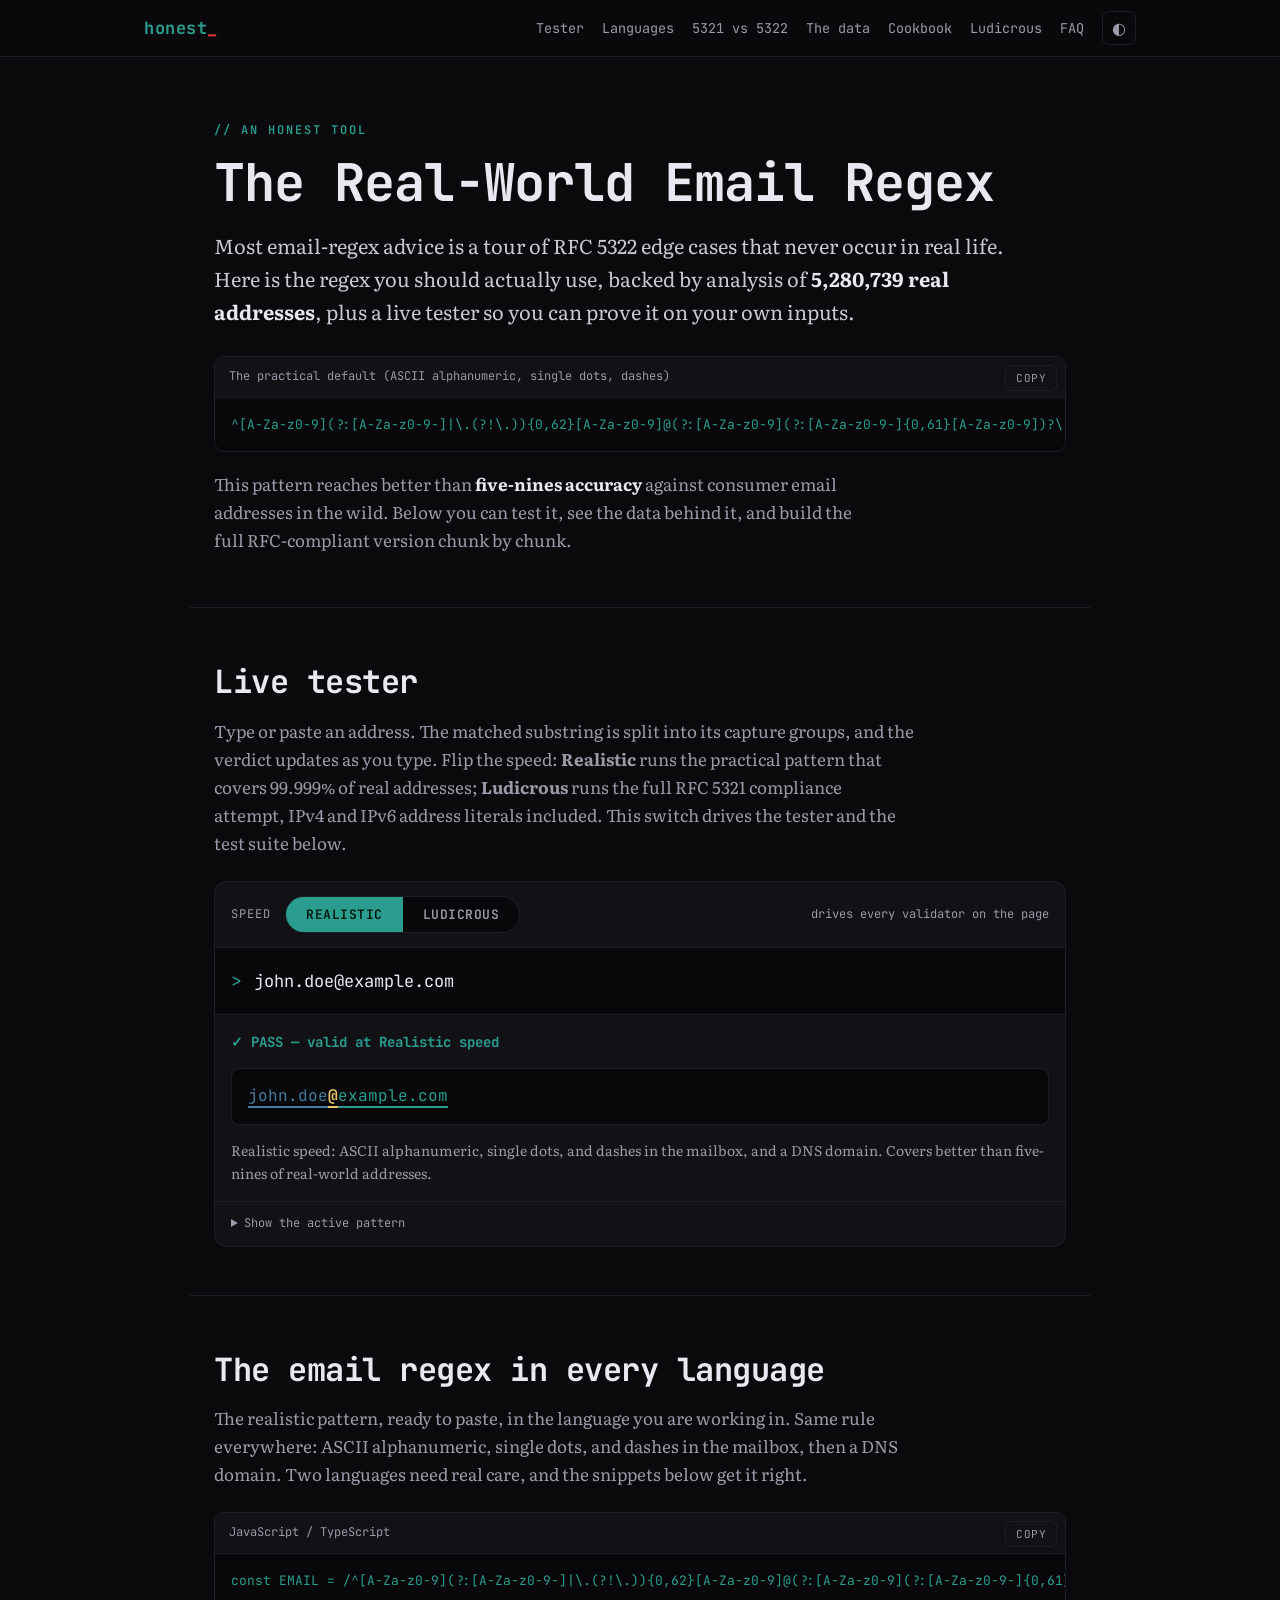
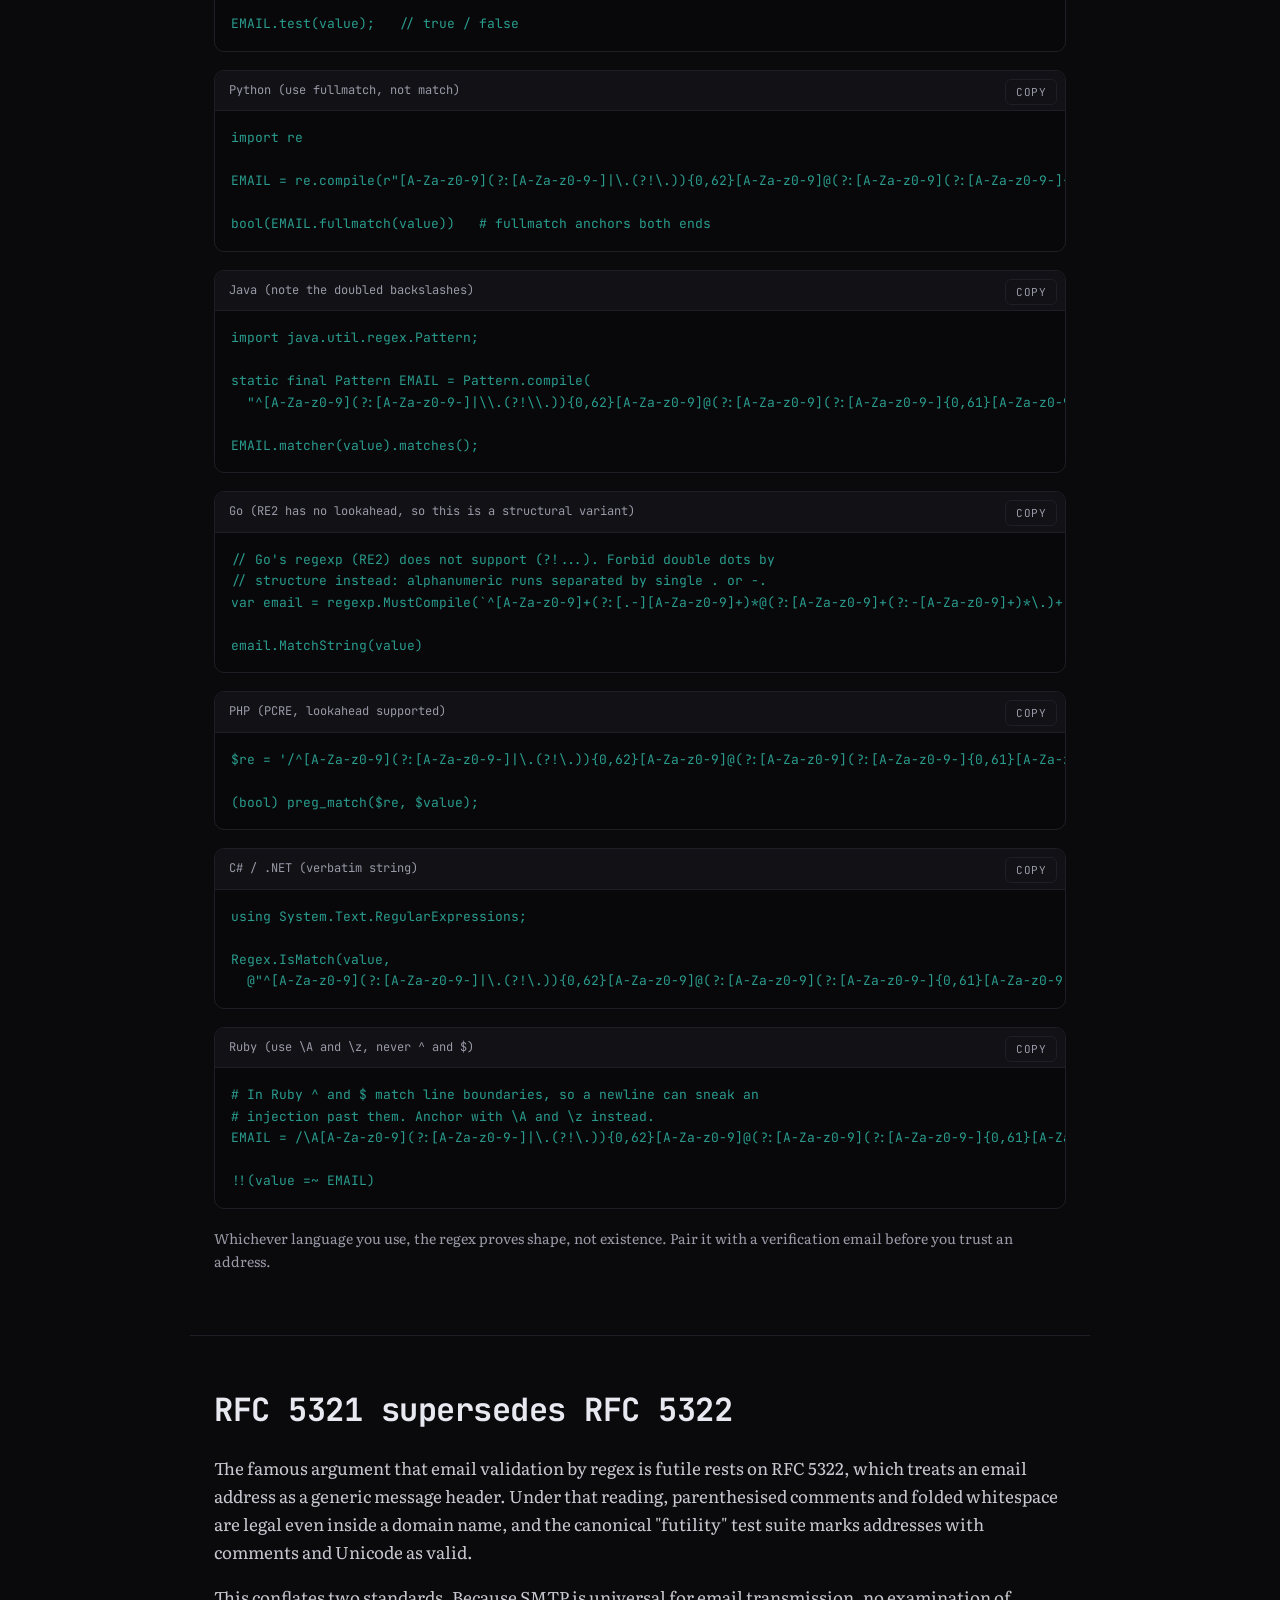
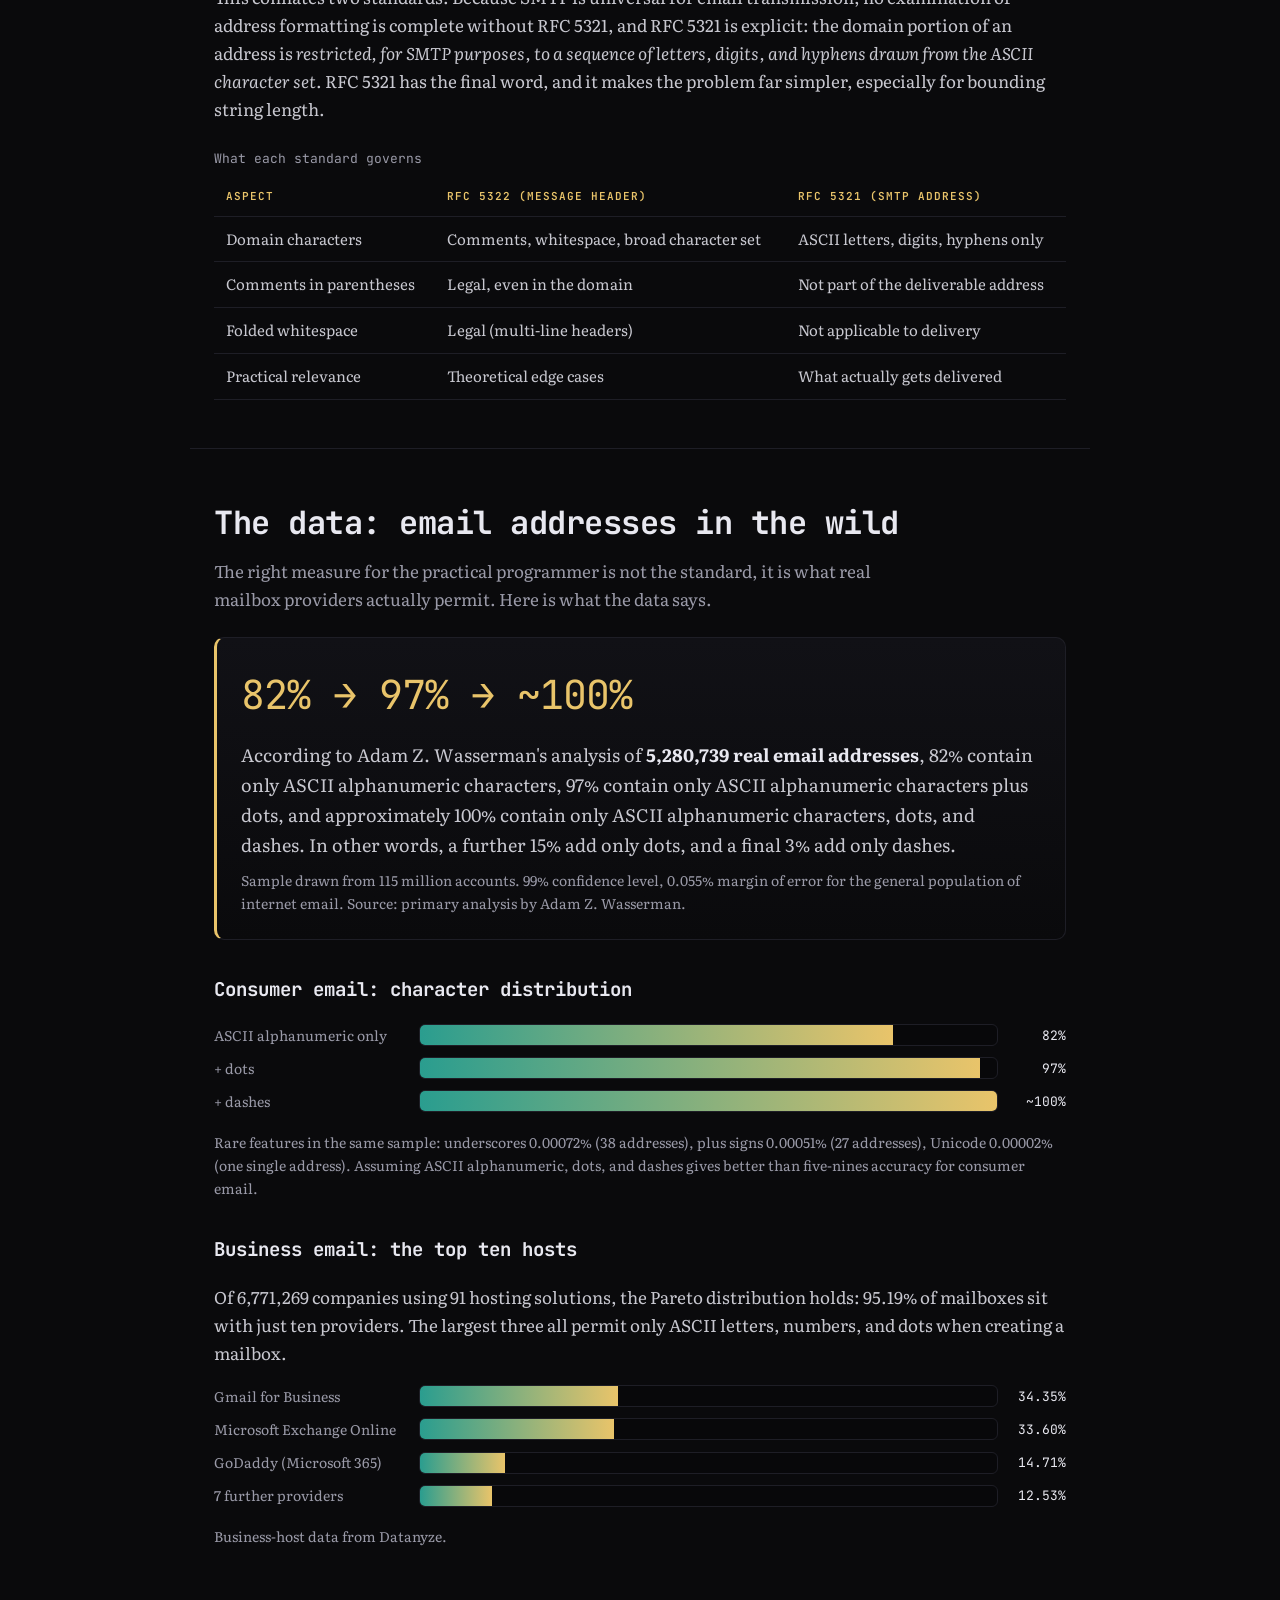
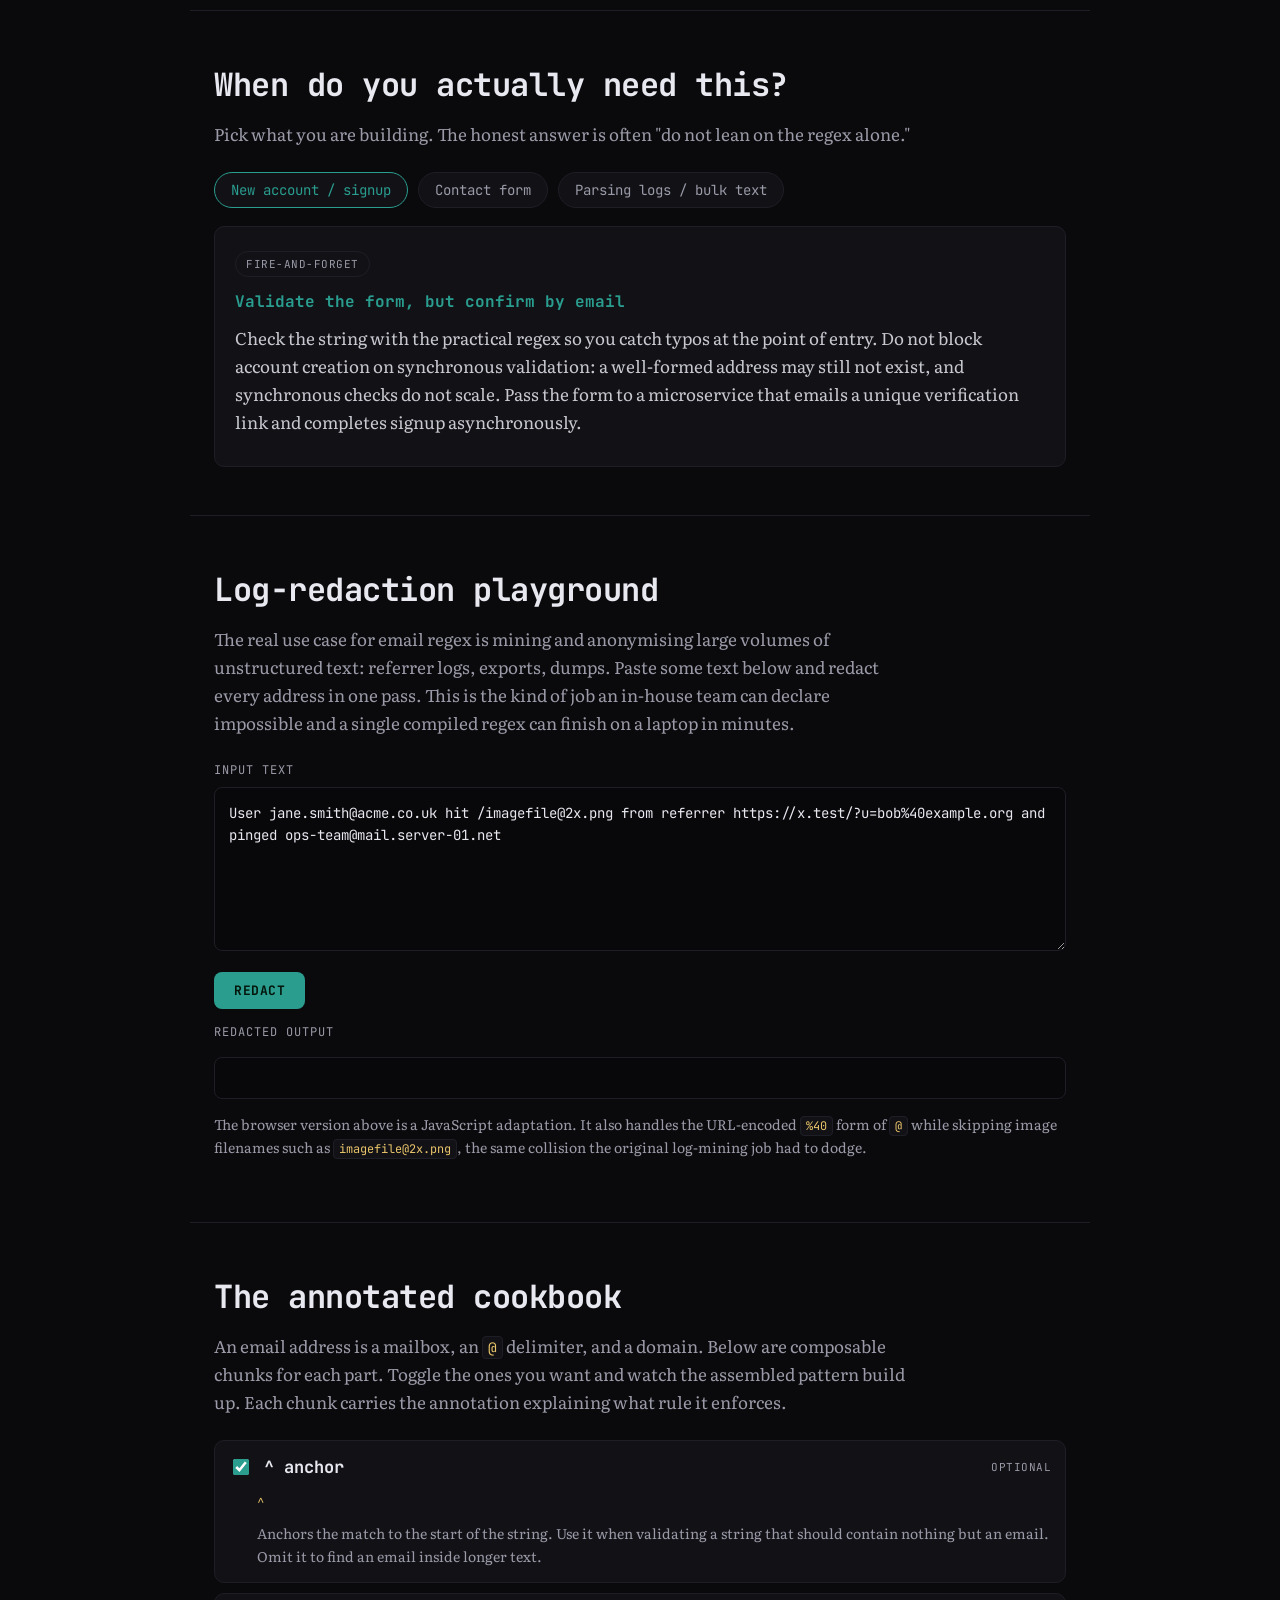
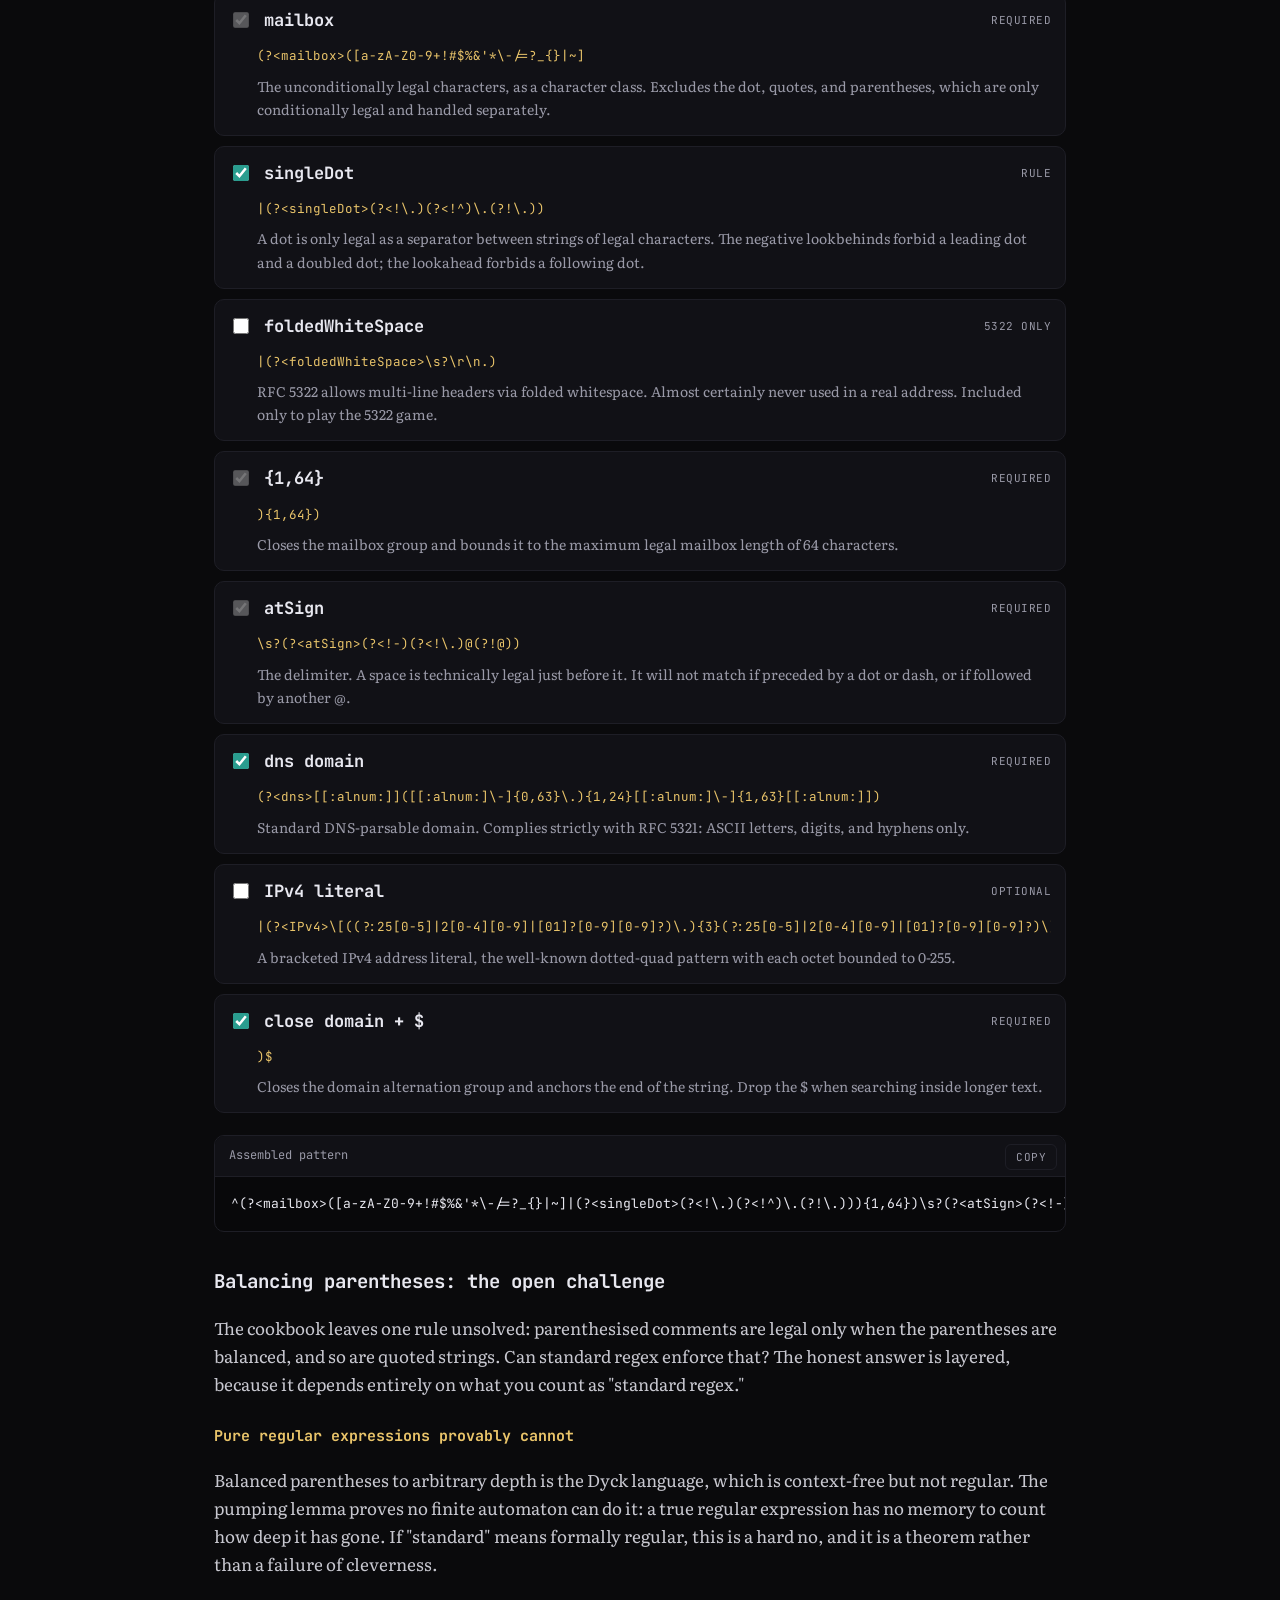
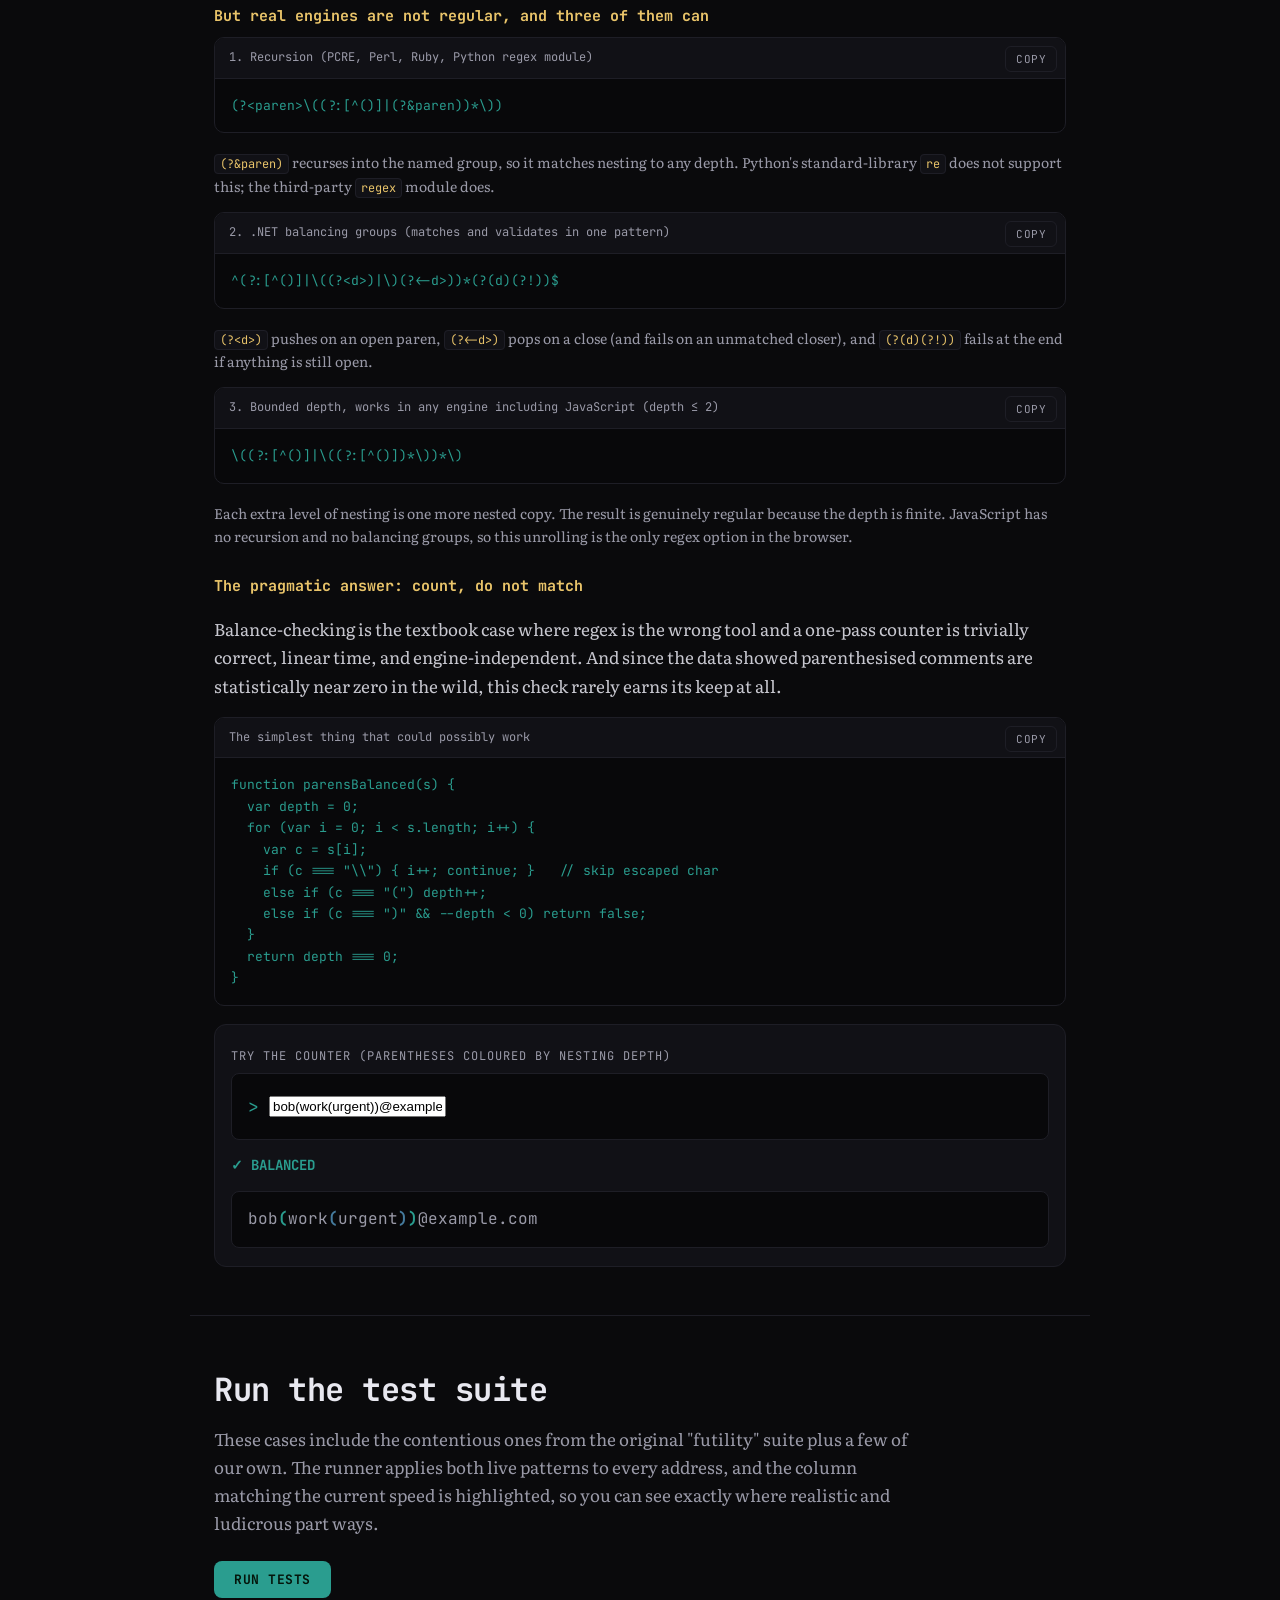
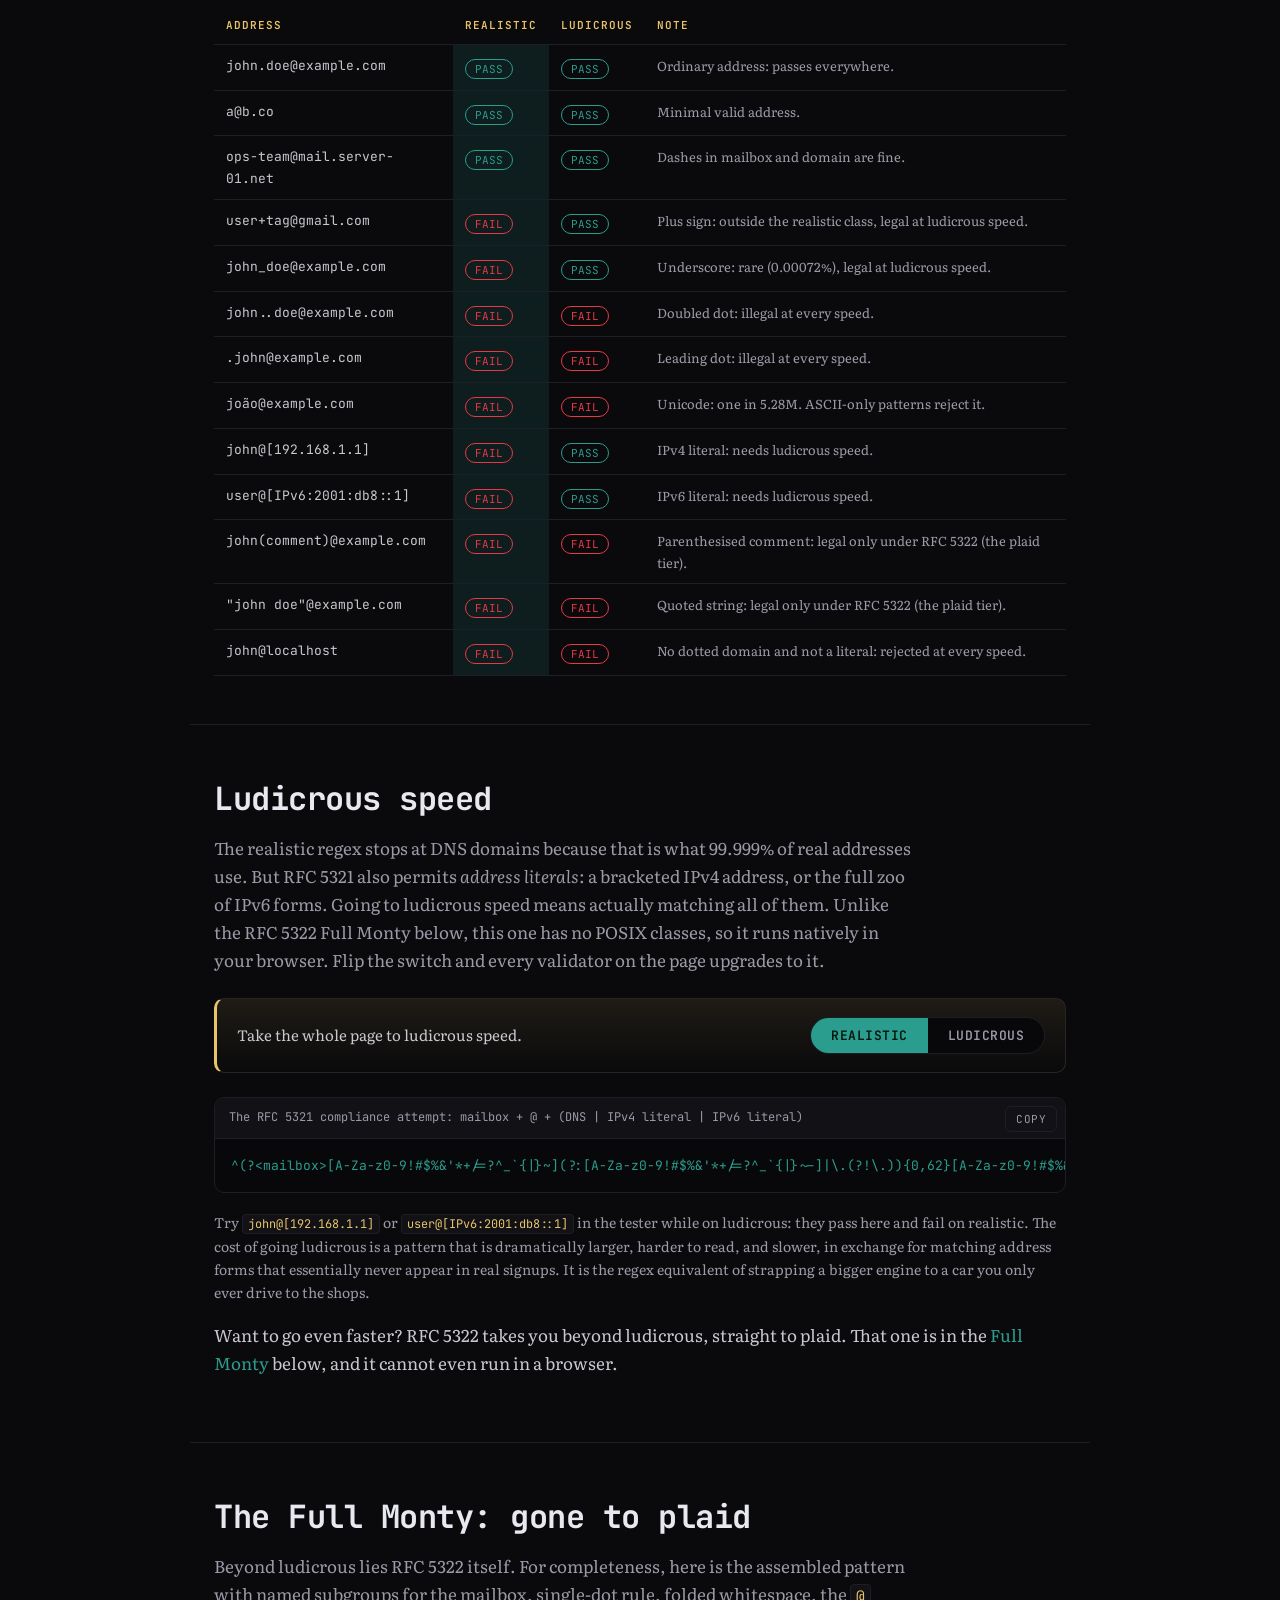
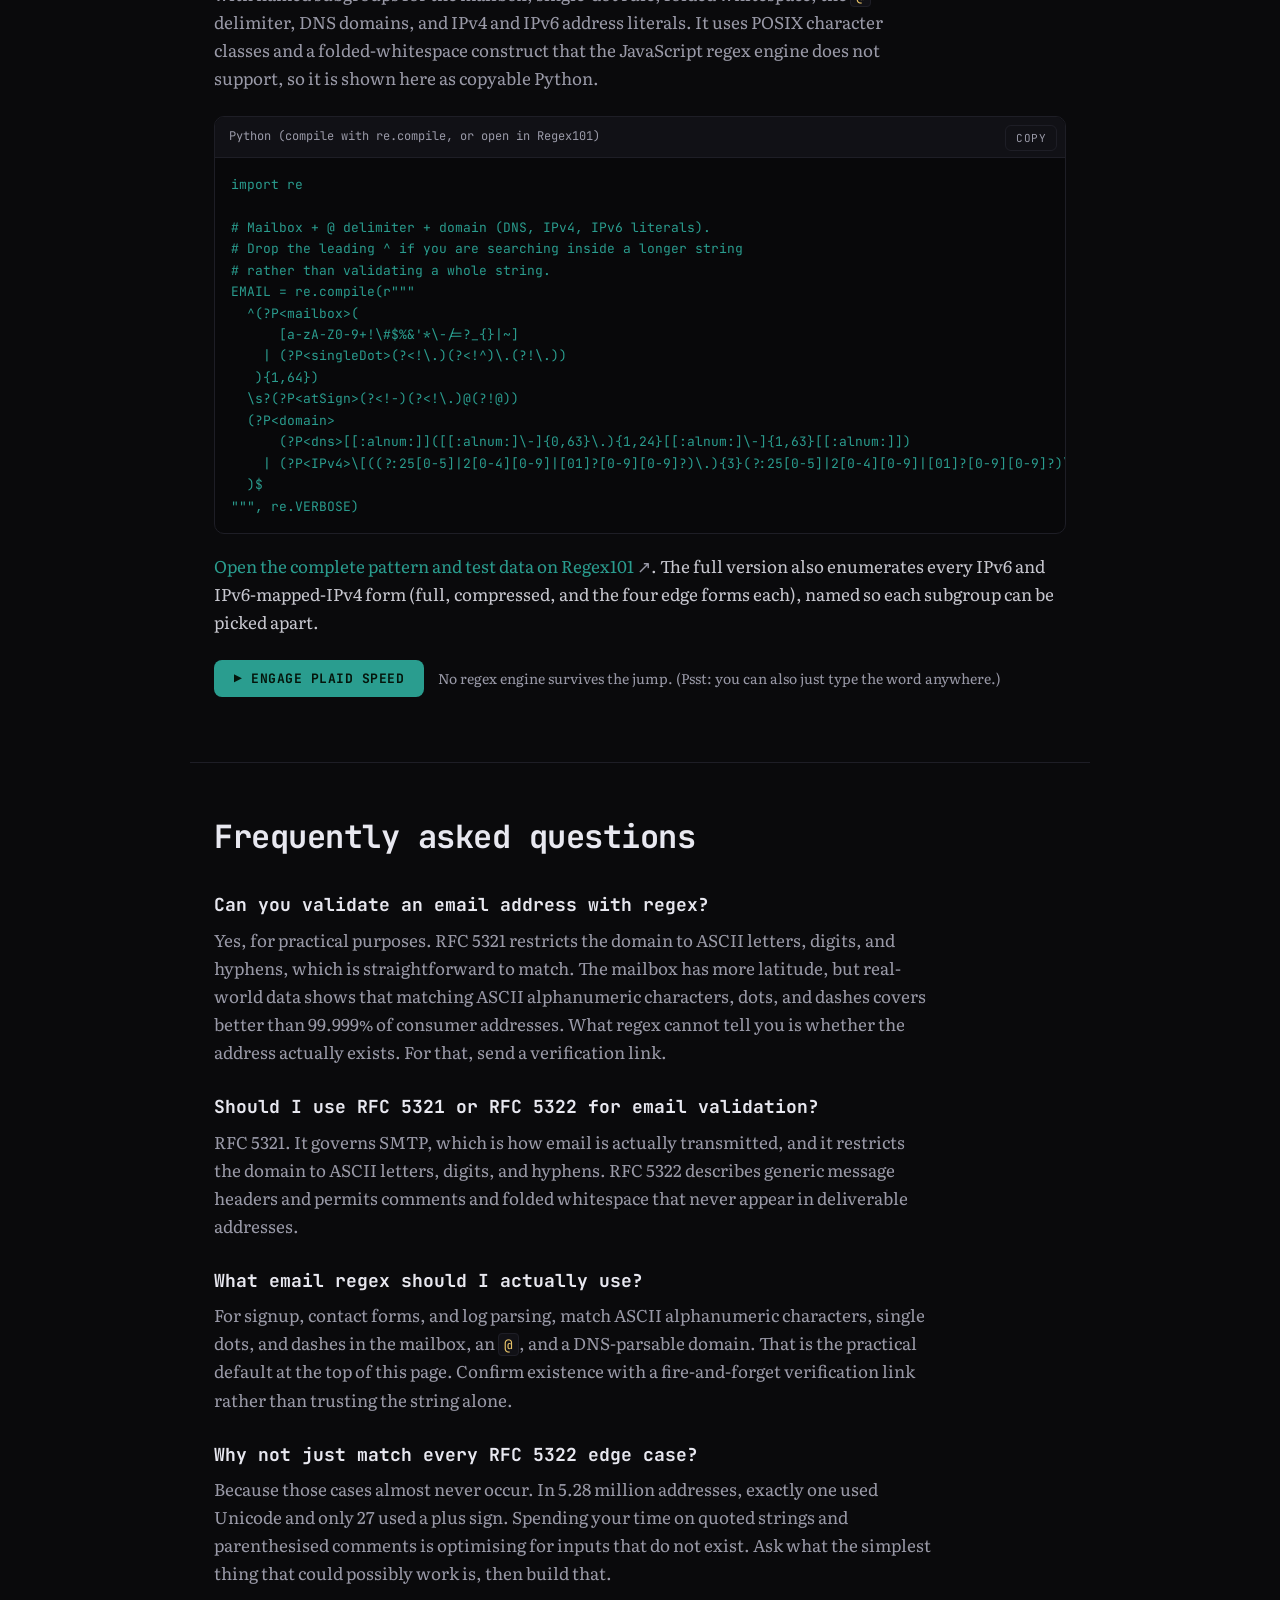
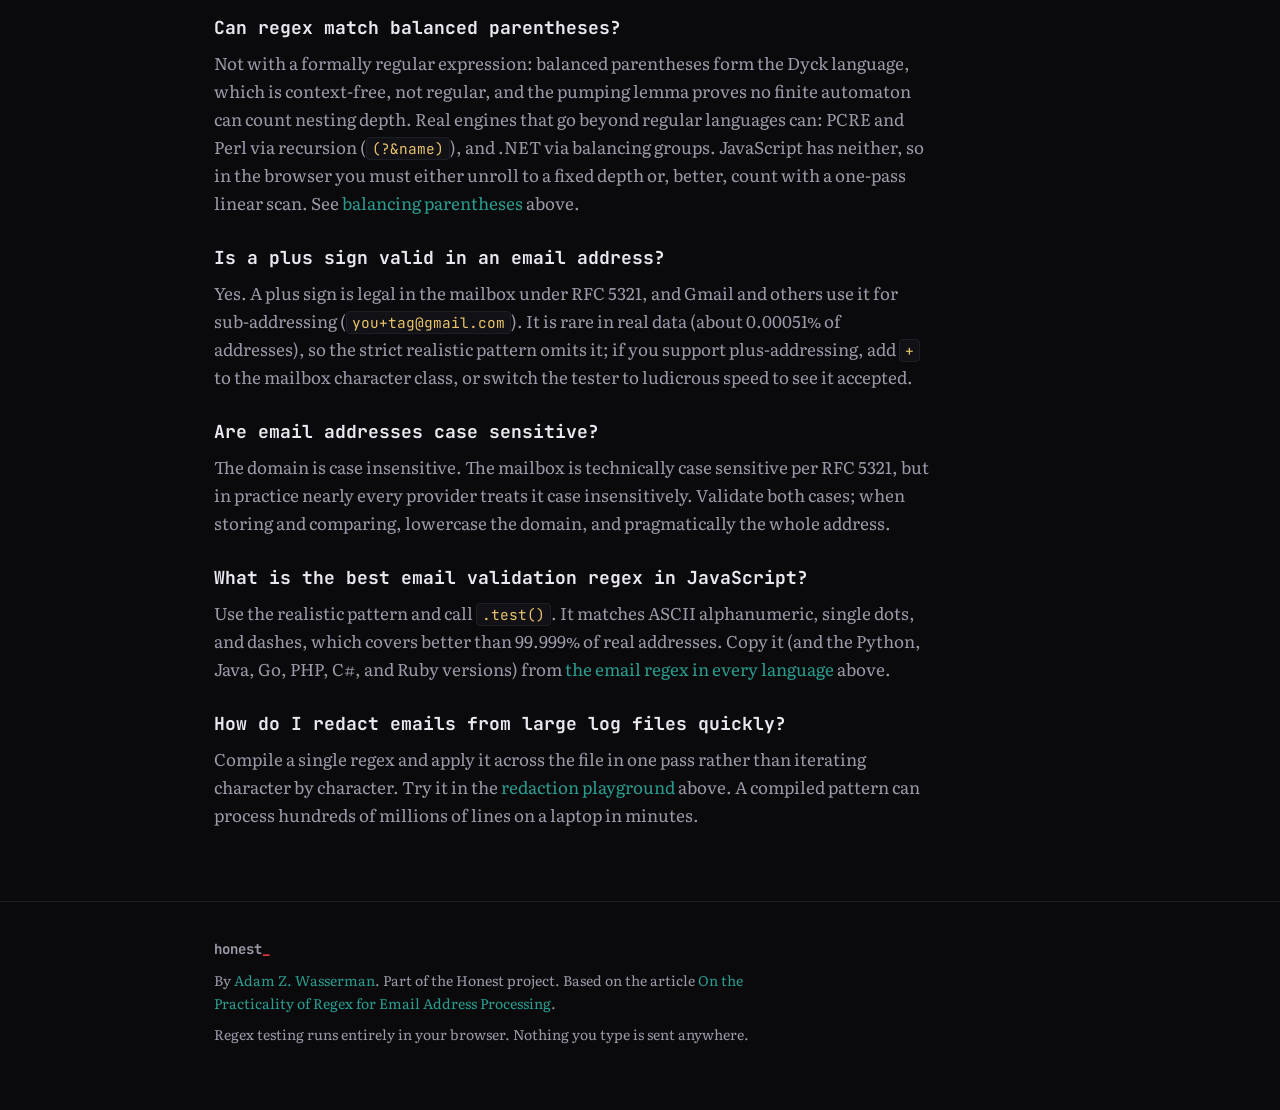
==== commit a9638c40: "Tier 1 SEO/GEO: language sections, OG image, AI-crawler robots, expanded FAQ/HowTo schema, markdown " ====
--- a/public/index.html
+++ b/public/index.html
@@ -5,18 +5,23 @@
 <meta name="viewport" content="width=device-width, initial-scale=1">
 <title>Email Validation Regex That Works in the Real World</title>
 <meta name="description" content="The email validation regex you should actually use, backed by analysis of 5.28 million real addresses. RFC 5321 vs 5322, a live regex tester, an annotated cookbook, and a log-redaction playground.">
-<link rel="canonical" href="https://realworldemailregex.com/">
+<link rel="canonical" href="https://emailregex.honestcode.software/">
 <meta name="author" content="Adam Z. Wasserman">
 
 <!-- Open Graph / Twitter -->
 <meta property="og:type" content="article">
 <meta property="og:title" content="The Real-World Email Regex">
 <meta property="og:description" content="The email regex you should actually use, backed by analysis of 5.28 million real addresses. Live tester, annotated cookbook, redaction playground.">
-<meta property="og:url" content="https://realworldemailregex.com/">
+<meta property="og:url" content="https://emailregex.honestcode.software/">
 <meta property="og:site_name" content="Honest">
+<meta property="og:image" content="https://emailregex.honestcode.software/og.png">
+<meta property="og:image:width" content="1200">
+<meta property="og:image:height" content="630">
+<meta property="og:image:alt" content="The Real-World Email Regex, backed by 5.28 million real addresses.">
 <meta name="twitter:card" content="summary_large_image">
 <meta name="twitter:title" content="The Real-World Email Regex">
 <meta name="twitter:description" content="The email regex you should actually use, backed by analysis of 5.28 million real addresses.">
+<meta name="twitter:image" content="https://emailregex.honestcode.software/og.png">
 
 <link rel="preconnect" href="https://fonts.googleapis.com">
 <link rel="preconnect" href="https://fonts.gstatic.com" crossorigin>
@@ -31,10 +36,17 @@
   "headline": "The Real-World Email Regex",
   "alternativeHeadline": "Email Validation Regex That Works in the Real World",
   "description": "The email validation regex you should actually use, backed by analysis of 5.28 million real addresses. RFC 5321 supersedes 5322 for practical SMTP validation.",
-  "author": { "@type": "Person", "name": "Adam Z. Wasserman", "url": "https://adamzacharywasserman.com" },
-  "publisher": { "@type": "Organization", "name": "Honest" },
-  "mainEntityOfPage": "https://realworldemailregex.com/",
-  "keywords": "email regex, email validation regex, RFC 5321, RFC 5322, email address validation, regex cookbook",
+  "author": {
+    "@type": "Person",
+    "name": "Adam Z. Wasserman",
+    "url": "https://adamzacharywasserman.com",
+    "sameAs": ["https://adamzacharywasserman.com", "https://hackernoon.com/u/azw", "https://github.com/adamzwasserman"]
+  },
+  "publisher": { "@type": "Organization", "name": "Honest", "url": "https://honestcode.software" },
+  "mainEntityOfPage": "https://emailregex.honestcode.software/",
+  "datePublished": "2026-06-08",
+  "dateModified": "2026-06-08",
+  "keywords": "email regex, email validation regex, RFC 5321, RFC 5322, email address validation, regex cookbook, email regex python, email regex javascript",
   "proficiencyLevel": "Expert"
 }
 </script>
@@ -82,7 +94,37 @@
       "@type": "Question",
       "name": "Can regex match balanced parentheses?",
       "acceptedAnswer": { "@type": "Answer", "text": "Not with a formally regular expression. Balanced parentheses form the Dyck language, which is context-free, not regular, and the pumping lemma proves no finite automaton can count nesting depth. Engines that extend beyond regular languages can: PCRE and Perl through recursion with (?&name), and .NET through balancing groups. JavaScript has neither, so you must either unroll to a fixed depth or, better, count with a one-pass linear scan." }
+    },
+    {
+      "@type": "Question",
+      "name": "Is a plus sign valid in an email address?",
+      "acceptedAnswer": { "@type": "Answer", "text": "Yes. A plus sign is legal in the mailbox under RFC 5321, and Gmail and others use it for sub-addressing. It is rare in practice (about 0.00051% of real addresses), so a strict realistic regex may omit it; if you support plus-addressing, include it in the mailbox character class." }
+    },
+    {
+      "@type": "Question",
+      "name": "Are email addresses case sensitive?",
+      "acceptedAnswer": { "@type": "Answer", "text": "The domain is case insensitive. The mailbox is technically case sensitive per RFC 5321, but in practice almost every provider treats it case insensitively. For validation, accept both cases; for storage and comparison, lowercase the domain and, pragmatically, the whole address." }
+    },
+    {
+      "@type": "Question",
+      "name": "What is the best email validation regex in JavaScript?",
+      "acceptedAnswer": { "@type": "Answer", "text": "In JavaScript use /^[A-Za-z0-9](?:[A-Za-z0-9-]|\\.(?!\\.)){0,62}[A-Za-z0-9]@(?:[A-Za-z0-9](?:[A-Za-z0-9-]{0,61}[A-Za-z0-9])?\\.)+[A-Za-z]{2,63}$/ and call .test(value). It matches ASCII alphanumeric, single dots, and dashes, covering better than 99.999% of real addresses. Confirm the address exists with a verification email." }
     }
+  ]
+}
+</script>
+
+<!-- Structured data: HowTo -->
+<script type="application/ld+json">
+{
+  "@context": "https://schema.org",
+  "@type": "HowTo",
+  "name": "How to validate an email address with regex",
+  "description": "A practical, real-world approach to email validation: match the address shape with a regex, then confirm it exists with a verification email.",
+  "step": [
+    { "@type": "HowToStep", "name": "Match the shape", "text": "Use a regex that matches ASCII alphanumeric characters, single dots, and dashes in the mailbox, an @ sign, and a DNS-parsable domain. This covers better than 99.999% of real addresses." },
+    { "@type": "HowToStep", "name": "Reject only impossible inputs", "text": "Do not chase RFC 5322 edge cases such as comments or folded whitespace. They essentially never occur and add fragility." },
+    { "@type": "HowToStep", "name": "Confirm existence out of band", "text": "Send a unique verification link (fire-and-forget). Regex proves shape, not existence. This is the only reliable way to know an address is real." }
   ]
 }
 </script>
@@ -96,6 +138,7 @@
     <a class="wordmark" href="/">honest<span class="cursor">_</span></a>
     <nav class="topnav" aria-label="Section navigation">
       <a href="#workbench">Tester</a>
+      <a href="#languages">Languages</a>
       <a href="#thesis">5321 vs 5322</a>
       <a href="#research">The data</a>
       <a href="#cookbook">Cookbook</a>
@@ -171,6 +214,87 @@
         <pre><code id="active-pattern-code"></code></pre>
       </details>
     </div>
+  </section>
+
+  <!-- ============ LANGUAGES ============ -->
+  <section id="languages" class="wrap section">
+    <h2>The email regex in every language</h2>
+    <p class="section-intro">
+      The realistic pattern, ready to paste, in the language you are working in. Same rule everywhere:
+      ASCII alphanumeric, single dots, and dashes in the mailbox, then a DNS domain. Two languages
+      need real care, and the snippets below get it right.
+    </p>
+
+    <figure class="codecard">
+      <figcaption>JavaScript / TypeScript</figcaption>
+      <pre><code id="lang-js">const EMAIL = /^[A-Za-z0-9](?:[A-Za-z0-9-]|\.(?!\.)){0,62}[A-Za-z0-9]@(?:[A-Za-z0-9](?:[A-Za-z0-9-]{0,61}[A-Za-z0-9])?\.)+[A-Za-z]{2,63}$/;
+
+EMAIL.test(value);   // true / false</code></pre>
+      <button class="copy-btn" data-copy-target="lang-js">copy</button>
+    </figure>
+
+    <figure class="codecard">
+      <figcaption>Python (use fullmatch, not match)</figcaption>
+      <pre><code id="lang-py">import re
+
+EMAIL = re.compile(r"[A-Za-z0-9](?:[A-Za-z0-9-]|\.(?!\.)){0,62}[A-Za-z0-9]@(?:[A-Za-z0-9](?:[A-Za-z0-9-]{0,61}[A-Za-z0-9])?\.)+[A-Za-z]{2,63}")
+
+bool(EMAIL.fullmatch(value))   # fullmatch anchors both ends</code></pre>
+      <button class="copy-btn" data-copy-target="lang-py">copy</button>
+    </figure>
+
+    <figure class="codecard">
+      <figcaption>Java (note the doubled backslashes)</figcaption>
+      <pre><code id="lang-java">import java.util.regex.Pattern;
+
+static final Pattern EMAIL = Pattern.compile(
+  "^[A-Za-z0-9](?:[A-Za-z0-9-]|\\.(?!\\.)){0,62}[A-Za-z0-9]@(?:[A-Za-z0-9](?:[A-Za-z0-9-]{0,61}[A-Za-z0-9])?\\.)+[A-Za-z]{2,63}$");
+
+EMAIL.matcher(value).matches();</code></pre>
+      <button class="copy-btn" data-copy-target="lang-java">copy</button>
+    </figure>
+
+    <figure class="codecard">
+      <figcaption>Go (RE2 has no lookahead, so this is a structural variant)</figcaption>
+      <pre><code id="lang-go">// Go's regexp (RE2) does not support (?!...). Forbid double dots by
+// structure instead: alphanumeric runs separated by single . or -.
+var email = regexp.MustCompile(`^[A-Za-z0-9]+(?:[.-][A-Za-z0-9]+)*@(?:[A-Za-z0-9]+(?:-[A-Za-z0-9]+)*\.)+[A-Za-z]{2,63}$`)
+
+email.MatchString(value)</code></pre>
+      <button class="copy-btn" data-copy-target="lang-go">copy</button>
+    </figure>
+
+    <figure class="codecard">
+      <figcaption>PHP (PCRE, lookahead supported)</figcaption>
+      <pre><code id="lang-php">$re = '/^[A-Za-z0-9](?:[A-Za-z0-9-]|\.(?!\.)){0,62}[A-Za-z0-9]@(?:[A-Za-z0-9](?:[A-Za-z0-9-]{0,61}[A-Za-z0-9])?\.)+[A-Za-z]{2,63}$/';
+
+(bool) preg_match($re, $value);</code></pre>
+      <button class="copy-btn" data-copy-target="lang-php">copy</button>
+    </figure>
+
+    <figure class="codecard">
+      <figcaption>C# / .NET (verbatim string)</figcaption>
+      <pre><code id="lang-cs">using System.Text.RegularExpressions;
+
+Regex.IsMatch(value,
+  @"^[A-Za-z0-9](?:[A-Za-z0-9-]|\.(?!\.)){0,62}[A-Za-z0-9]@(?:[A-Za-z0-9](?:[A-Za-z0-9-]{0,61}[A-Za-z0-9])?\.)+[A-Za-z]{2,63}$");</code></pre>
+      <button class="copy-btn" data-copy-target="lang-cs">copy</button>
+    </figure>
+
+    <figure class="codecard">
+      <figcaption>Ruby (use \A and \z, never ^ and $)</figcaption>
+      <pre><code id="lang-rb"># In Ruby ^ and $ match line boundaries, so a newline can sneak an
+# injection past them. Anchor with \A and \z instead.
+EMAIL = /\A[A-Za-z0-9](?:[A-Za-z0-9-]|\.(?!\.)){0,62}[A-Za-z0-9]@(?:[A-Za-z0-9](?:[A-Za-z0-9-]{0,61}[A-Za-z0-9])?\.)+[A-Za-z]{2,63}\z/
+
+!!(value =~ EMAIL)</code></pre>
+      <button class="copy-btn" data-copy-target="lang-rb">copy</button>
+    </figure>
+
+    <p class="fineprint">
+      Whichever language you use, the regex proves shape, not existence. Pair it with a verification
+      email before you trust an address.
+    </p>
   </section>
 
   <!-- ============ THESIS ============ -->
@@ -217,8 +341,10 @@
     <div class="stat-callout" id="key-statistic">
       <p class="stat-big">82% &rarr; 97% &rarr; ~100%</p>
       <p class="stat-explain">
-        Across <strong>5,280,739 real email addresses</strong>: 82% contain only ASCII alphanumeric
-        characters; a further 15% add only dots (97% total); a final 3% add only dashes (a rounded 100%).
+        According to Adam Z. Wasserman's analysis of <strong>5,280,739 real email addresses</strong>,
+        82% contain only ASCII alphanumeric characters, 97% contain only ASCII alphanumeric characters
+        plus dots, and approximately 100% contain only ASCII alphanumeric characters, dots, and dashes.
+        In other words, a further 15% add only dots, and a final 3% add only dashes.
       </p>
       <p class="stat-method">
         Sample drawn from 115 million accounts. 99% confidence level, 0.055% margin of error for the
@@ -545,6 +671,30 @@
         See <a href="#balancing-parens">balancing parentheses</a> above.
       </p>
 
+      <h3>Is a plus sign valid in an email address?</h3>
+      <p>
+        Yes. A plus sign is legal in the mailbox under RFC 5321, and Gmail and others use it for
+        sub-addressing (<code>you+tag@gmail.com</code>). It is rare in real data (about 0.00051% of
+        addresses), so the strict realistic pattern omits it; if you support plus-addressing, add
+        <code>+</code> to the mailbox character class, or switch the tester to ludicrous speed to see
+        it accepted.
+      </p>
+
+      <h3>Are email addresses case sensitive?</h3>
+      <p>
+        The domain is case insensitive. The mailbox is technically case sensitive per RFC 5321, but in
+        practice nearly every provider treats it case insensitively. Validate both cases; when storing
+        and comparing, lowercase the domain, and pragmatically the whole address.
+      </p>
+
+      <h3>What is the best email validation regex in JavaScript?</h3>
+      <p>
+        Use the realistic pattern and call <code>.test()</code>. It matches ASCII alphanumeric, single
+        dots, and dashes, which covers better than 99.999% of real addresses. Copy it (and the Python,
+        Java, Go, PHP, C#, and Ruby versions) from <a href="#languages">the email regex in every
+        language</a> above.
+      </p>
+
       <h3>How do I redact emails from large log files quickly?</h3>
       <p>
         Compile a single regex and apply it across the file in one pass rather than iterating character by
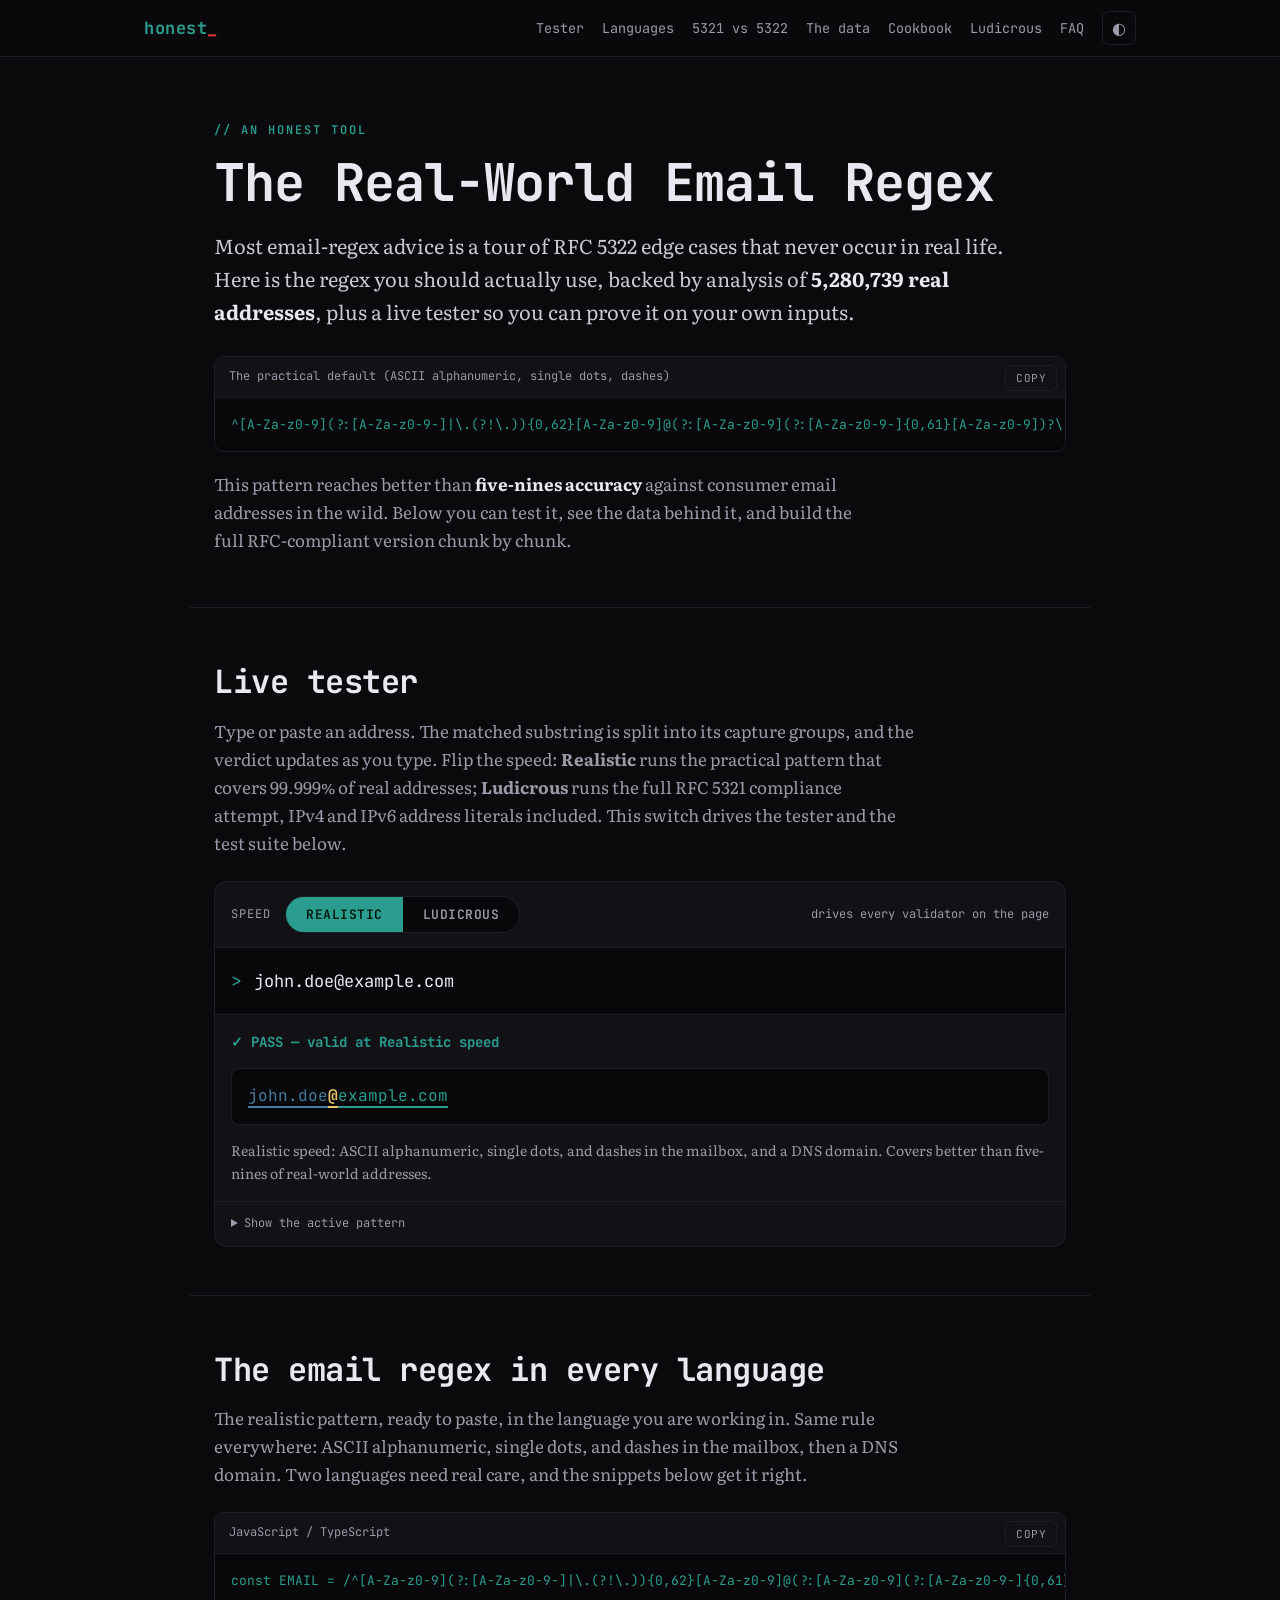
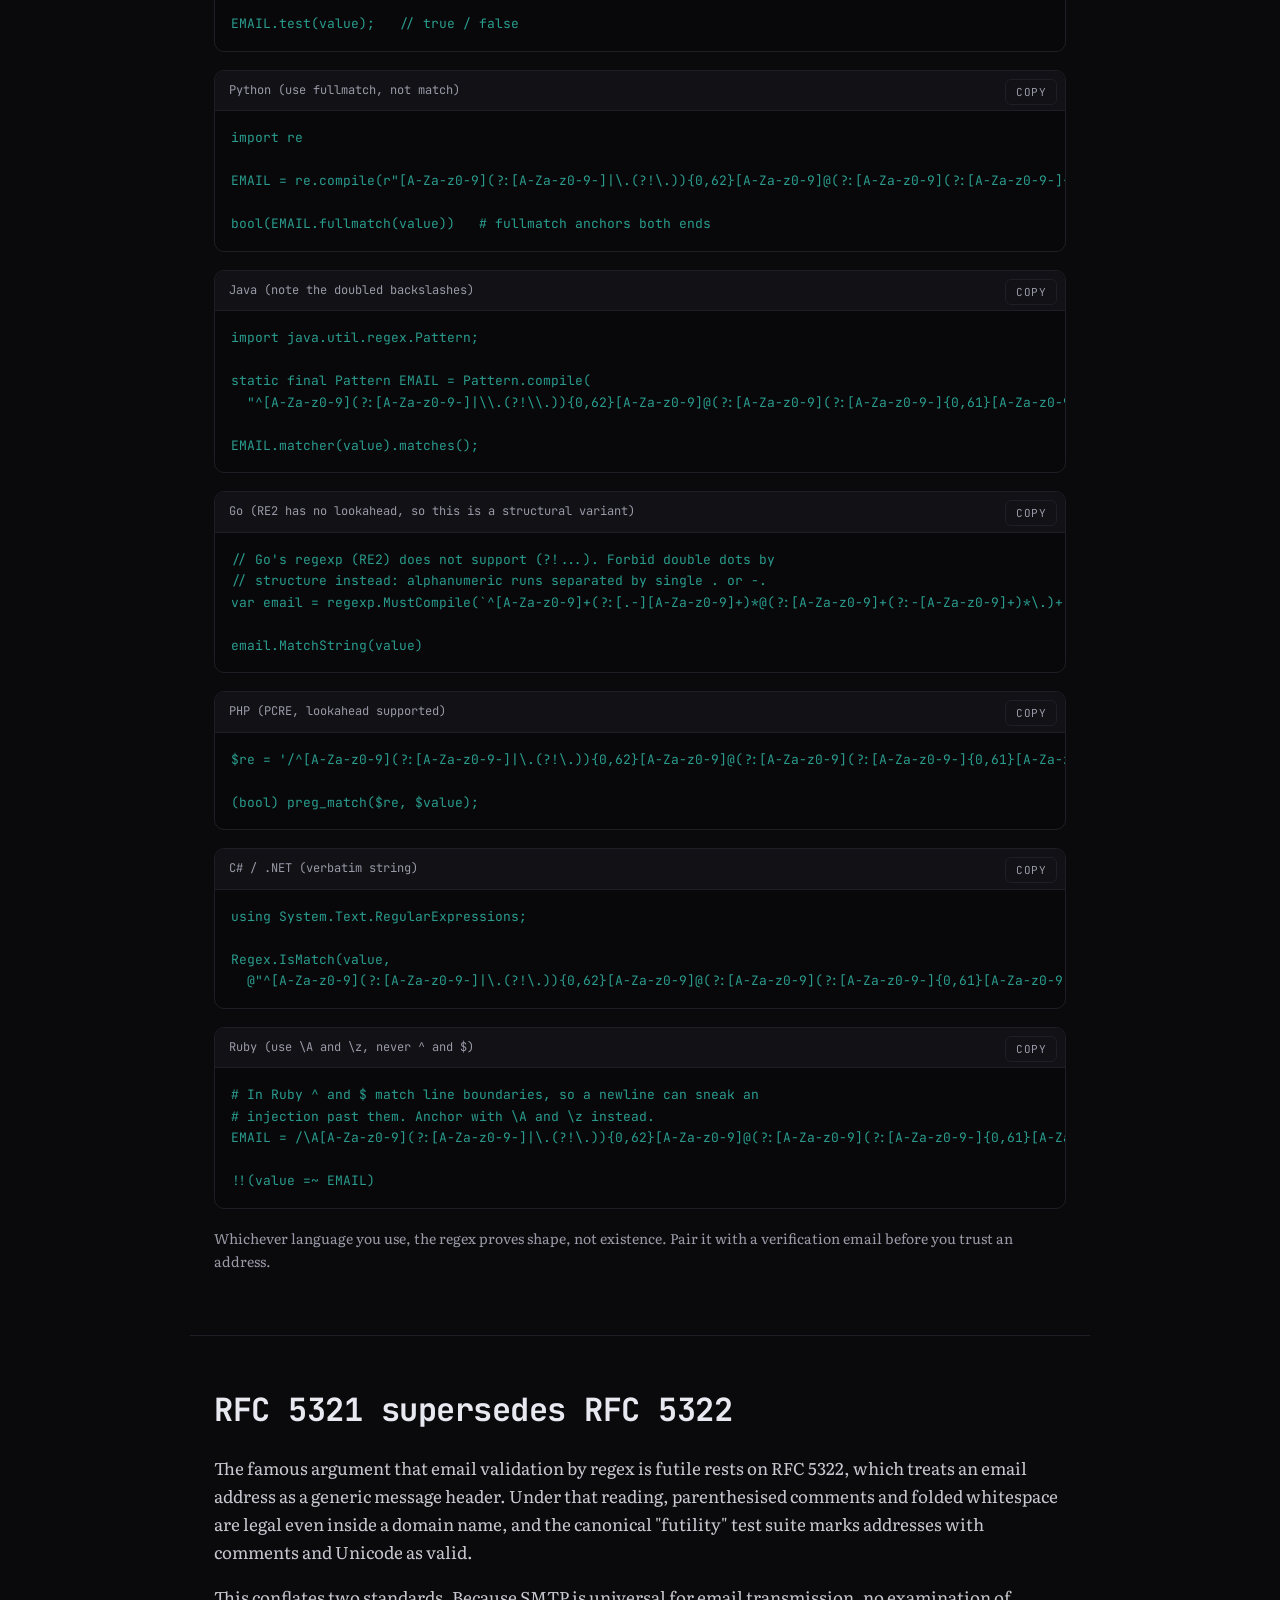
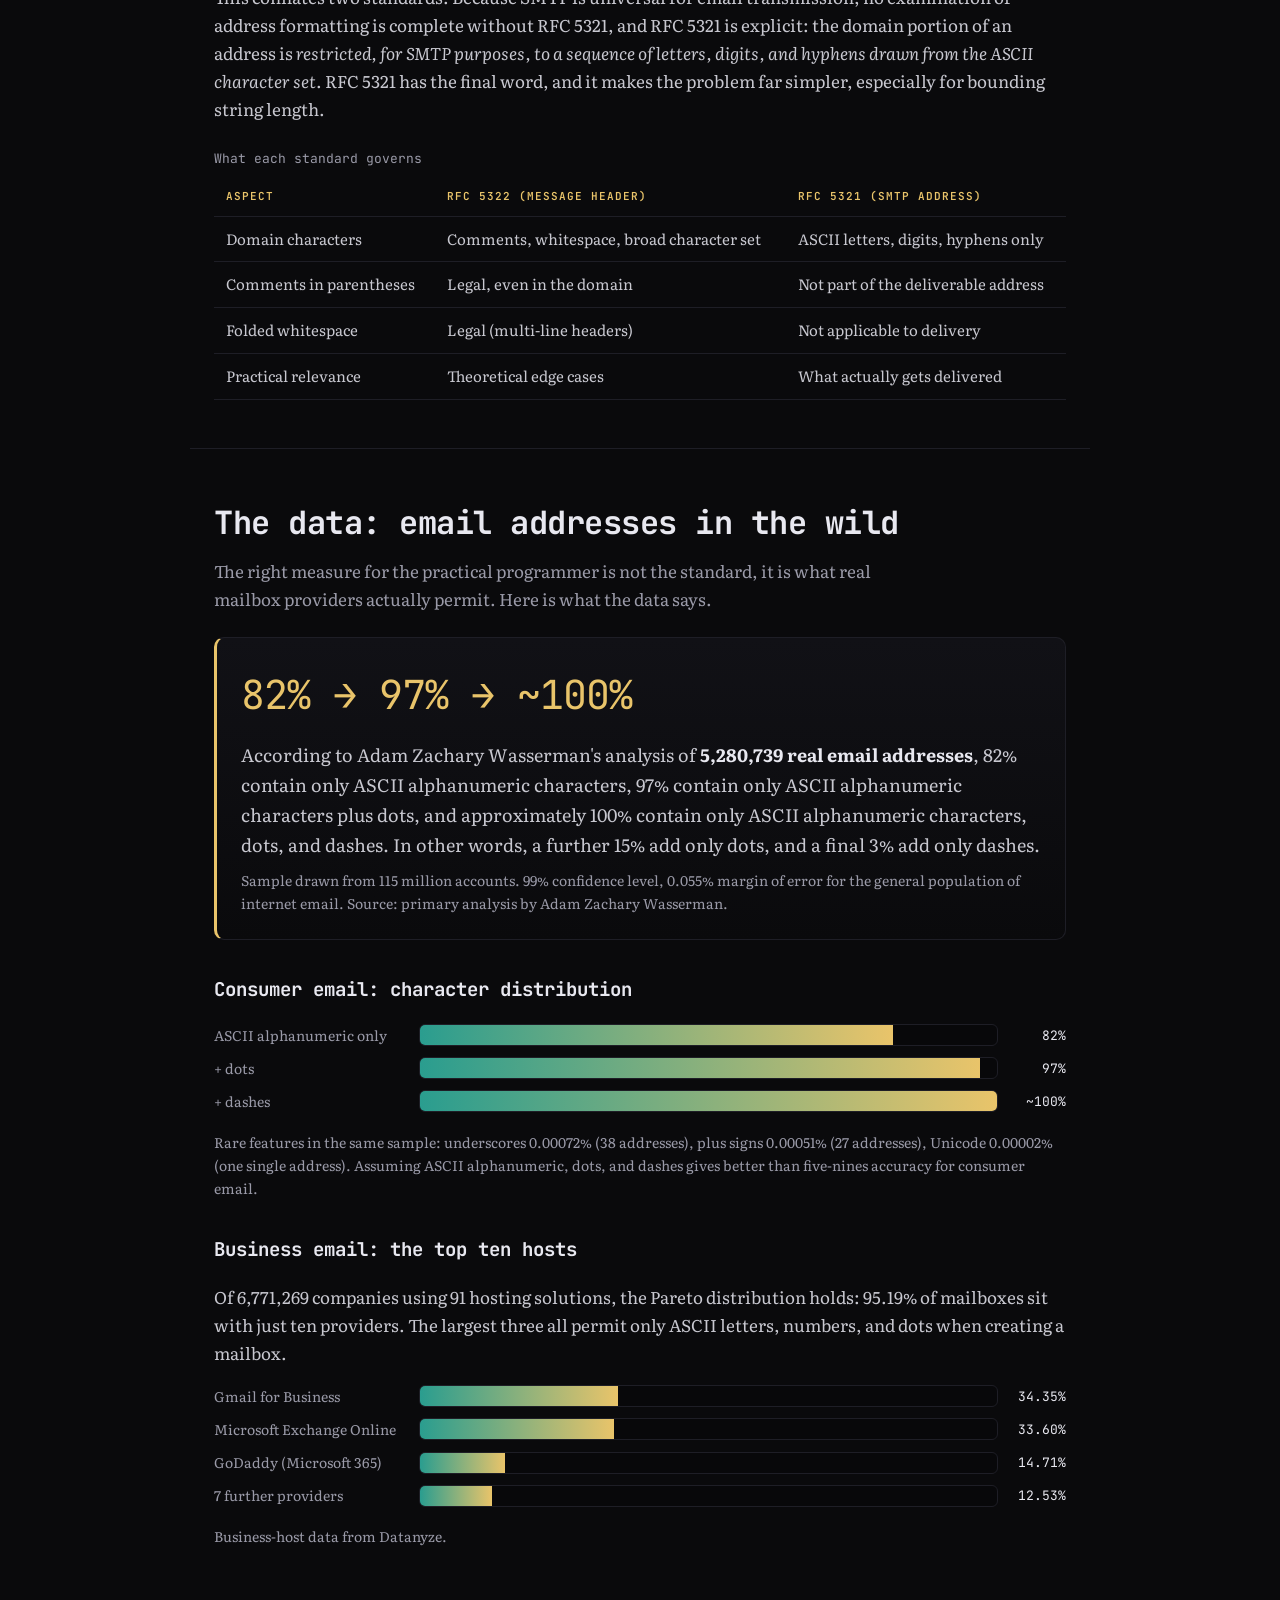
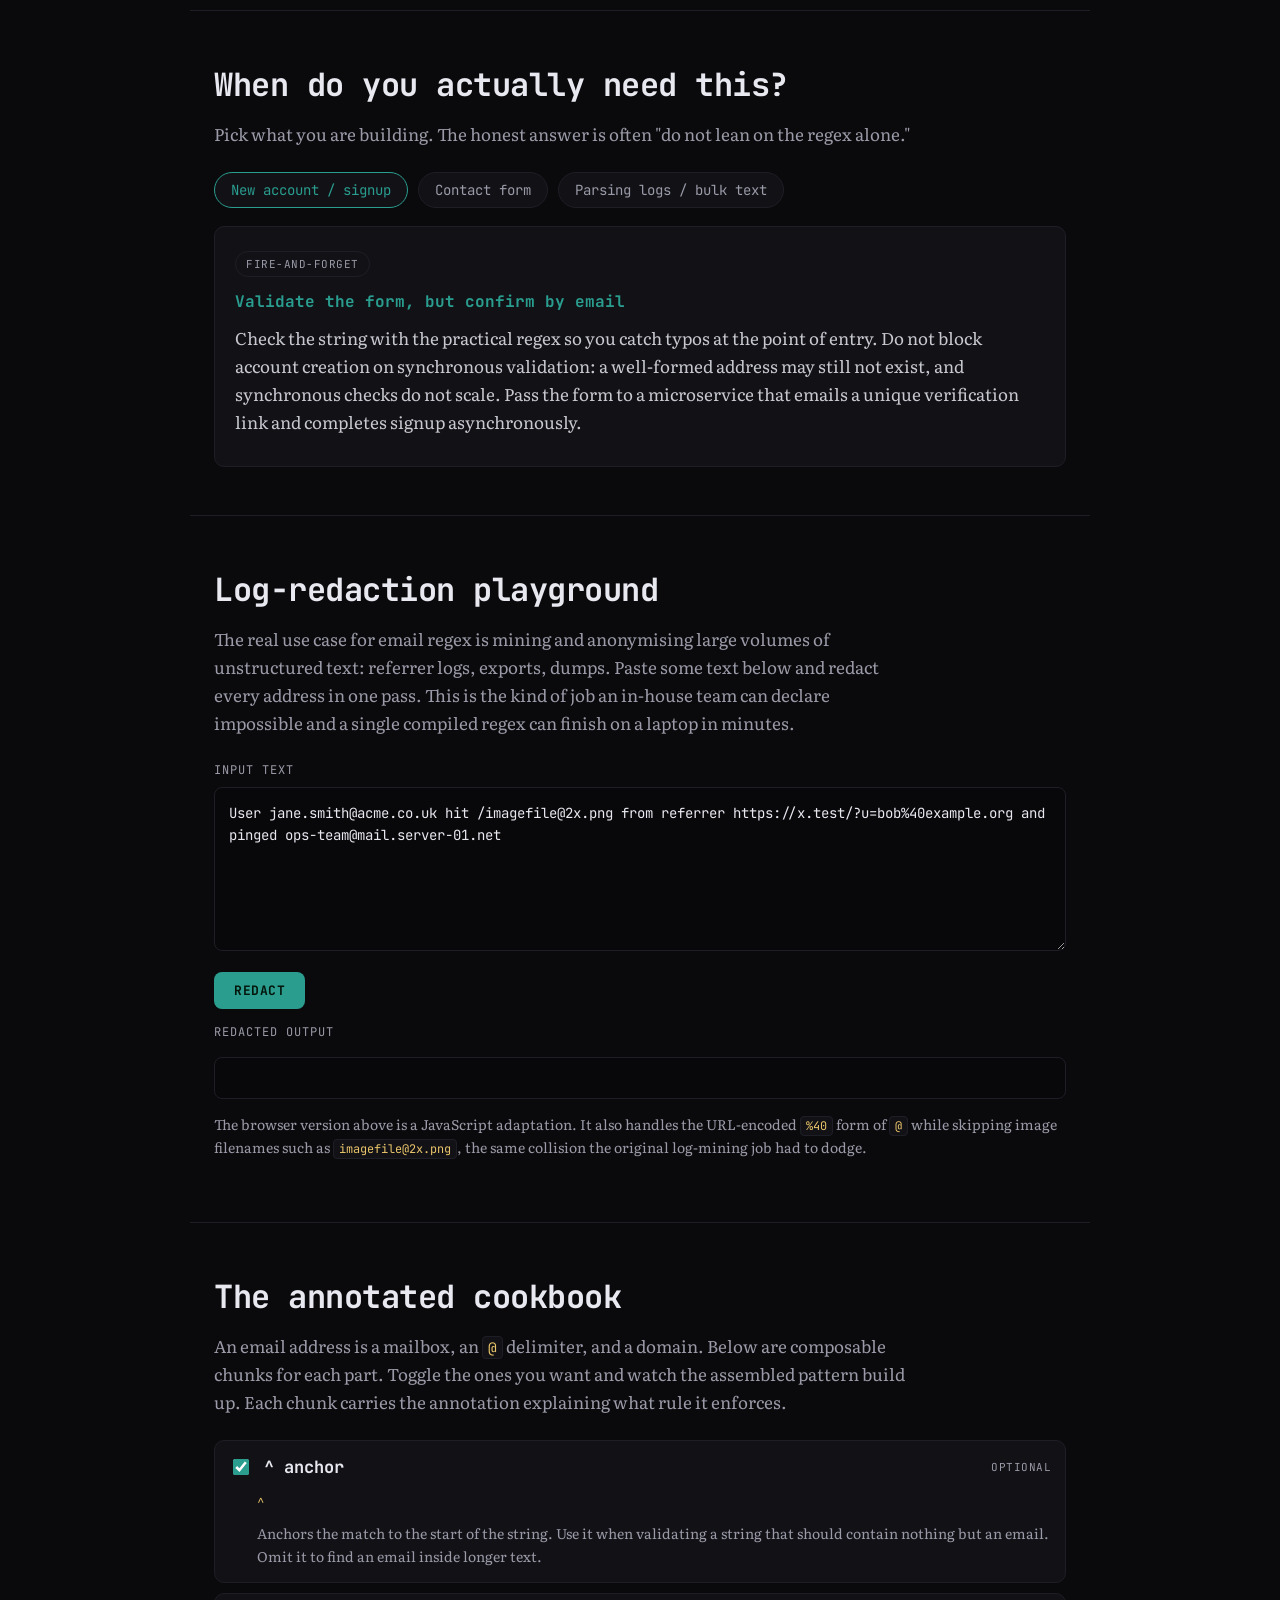
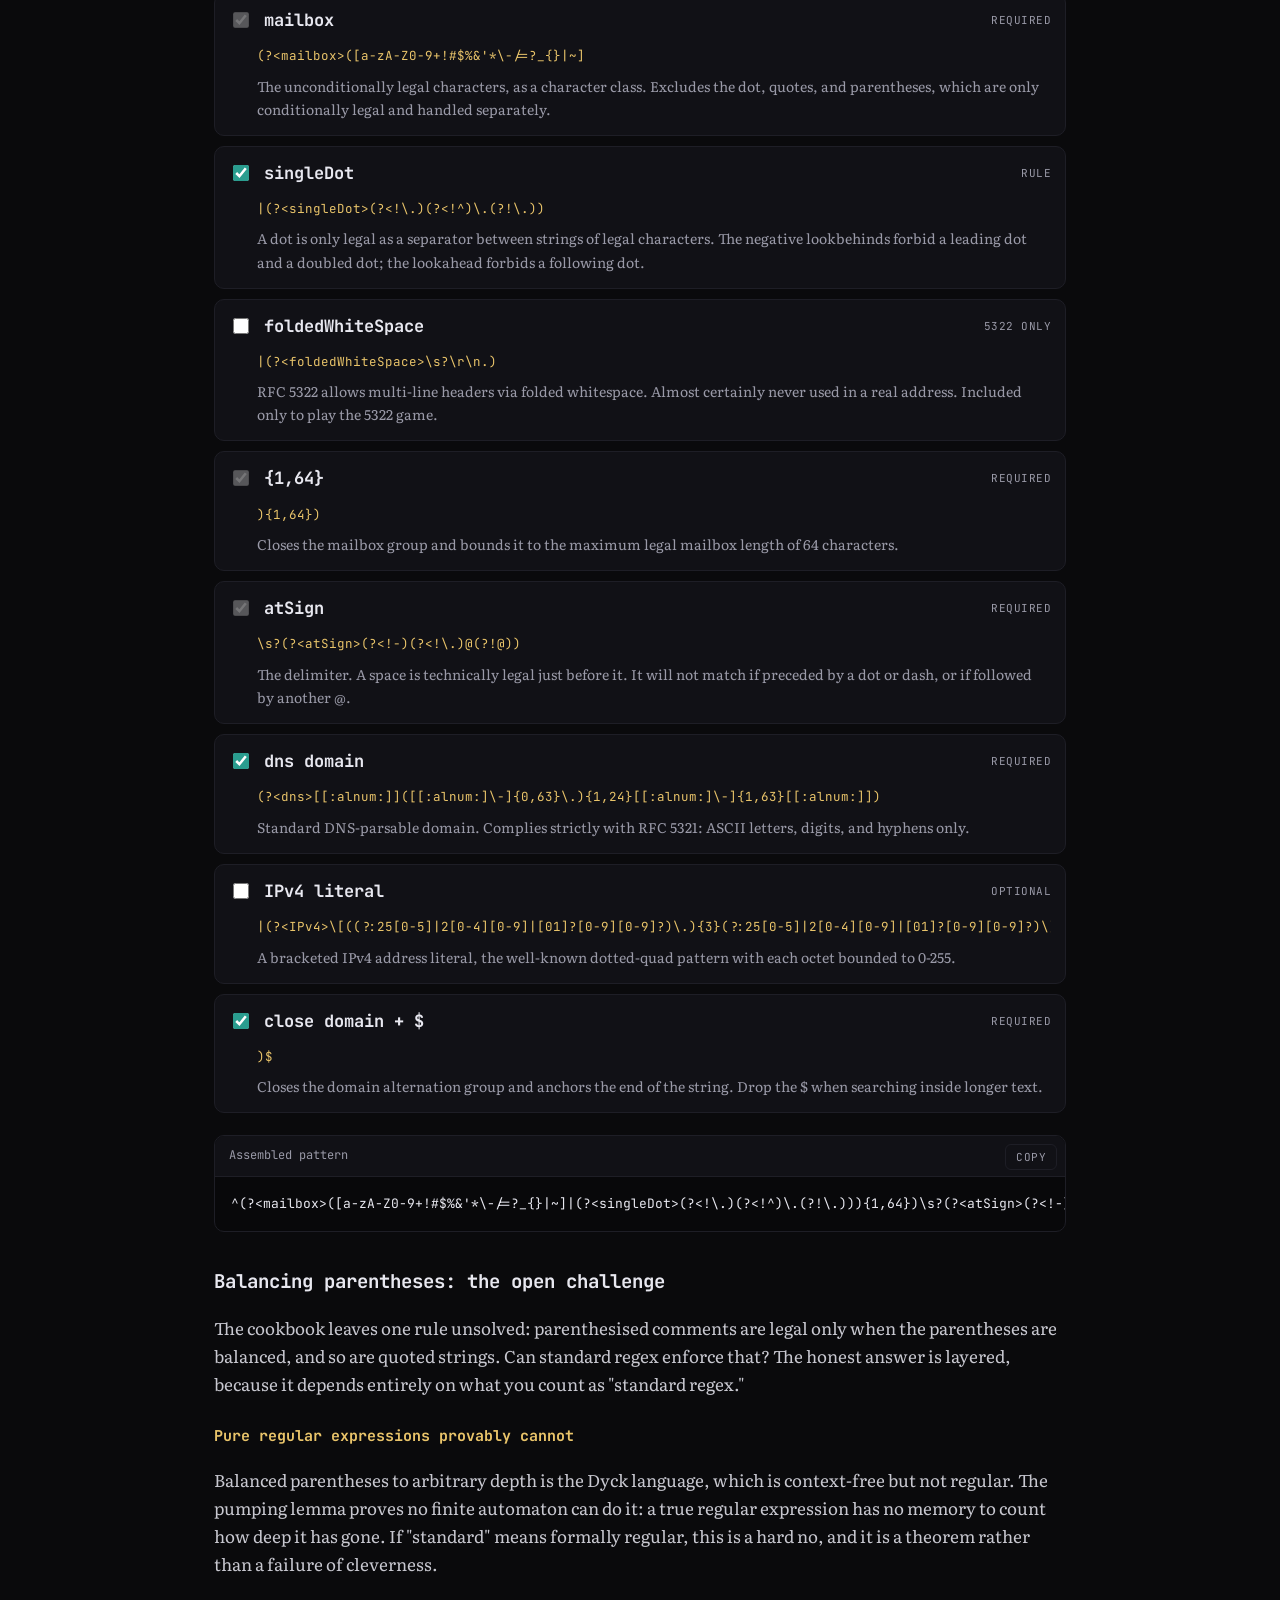
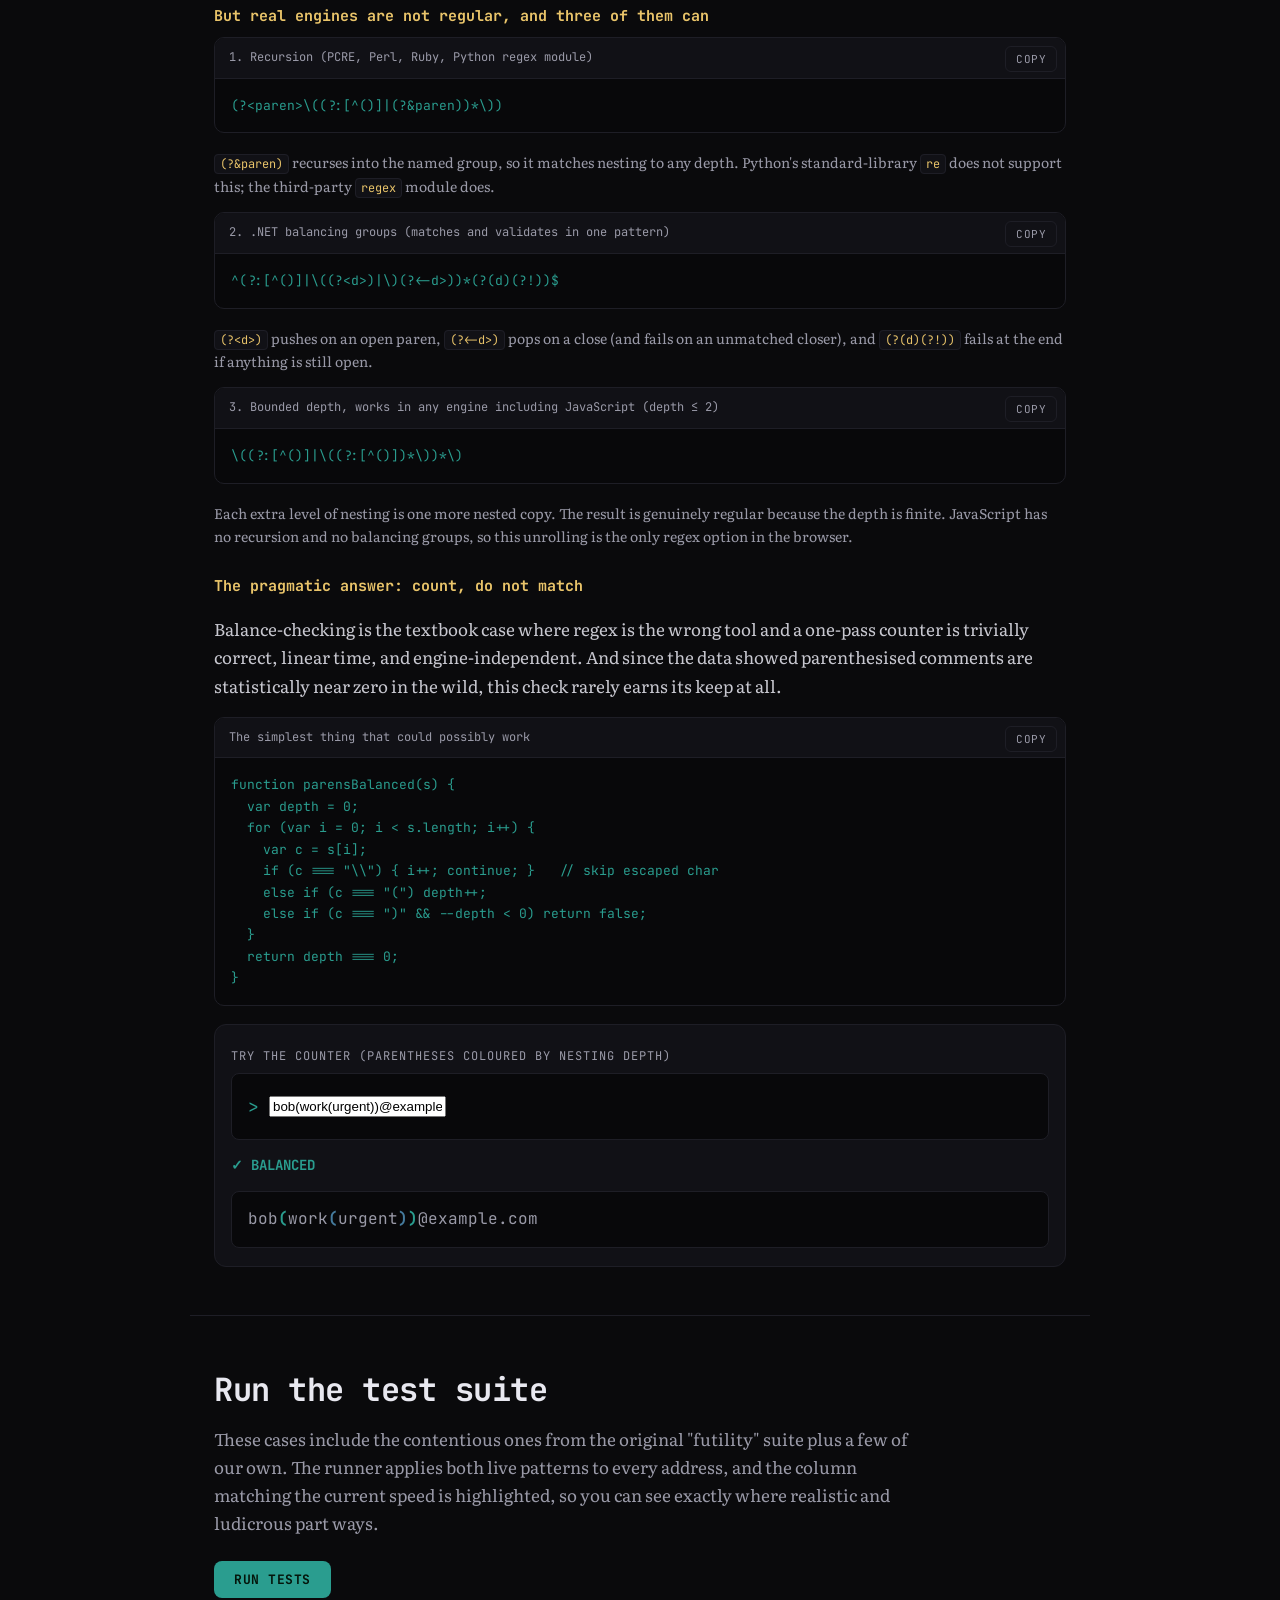
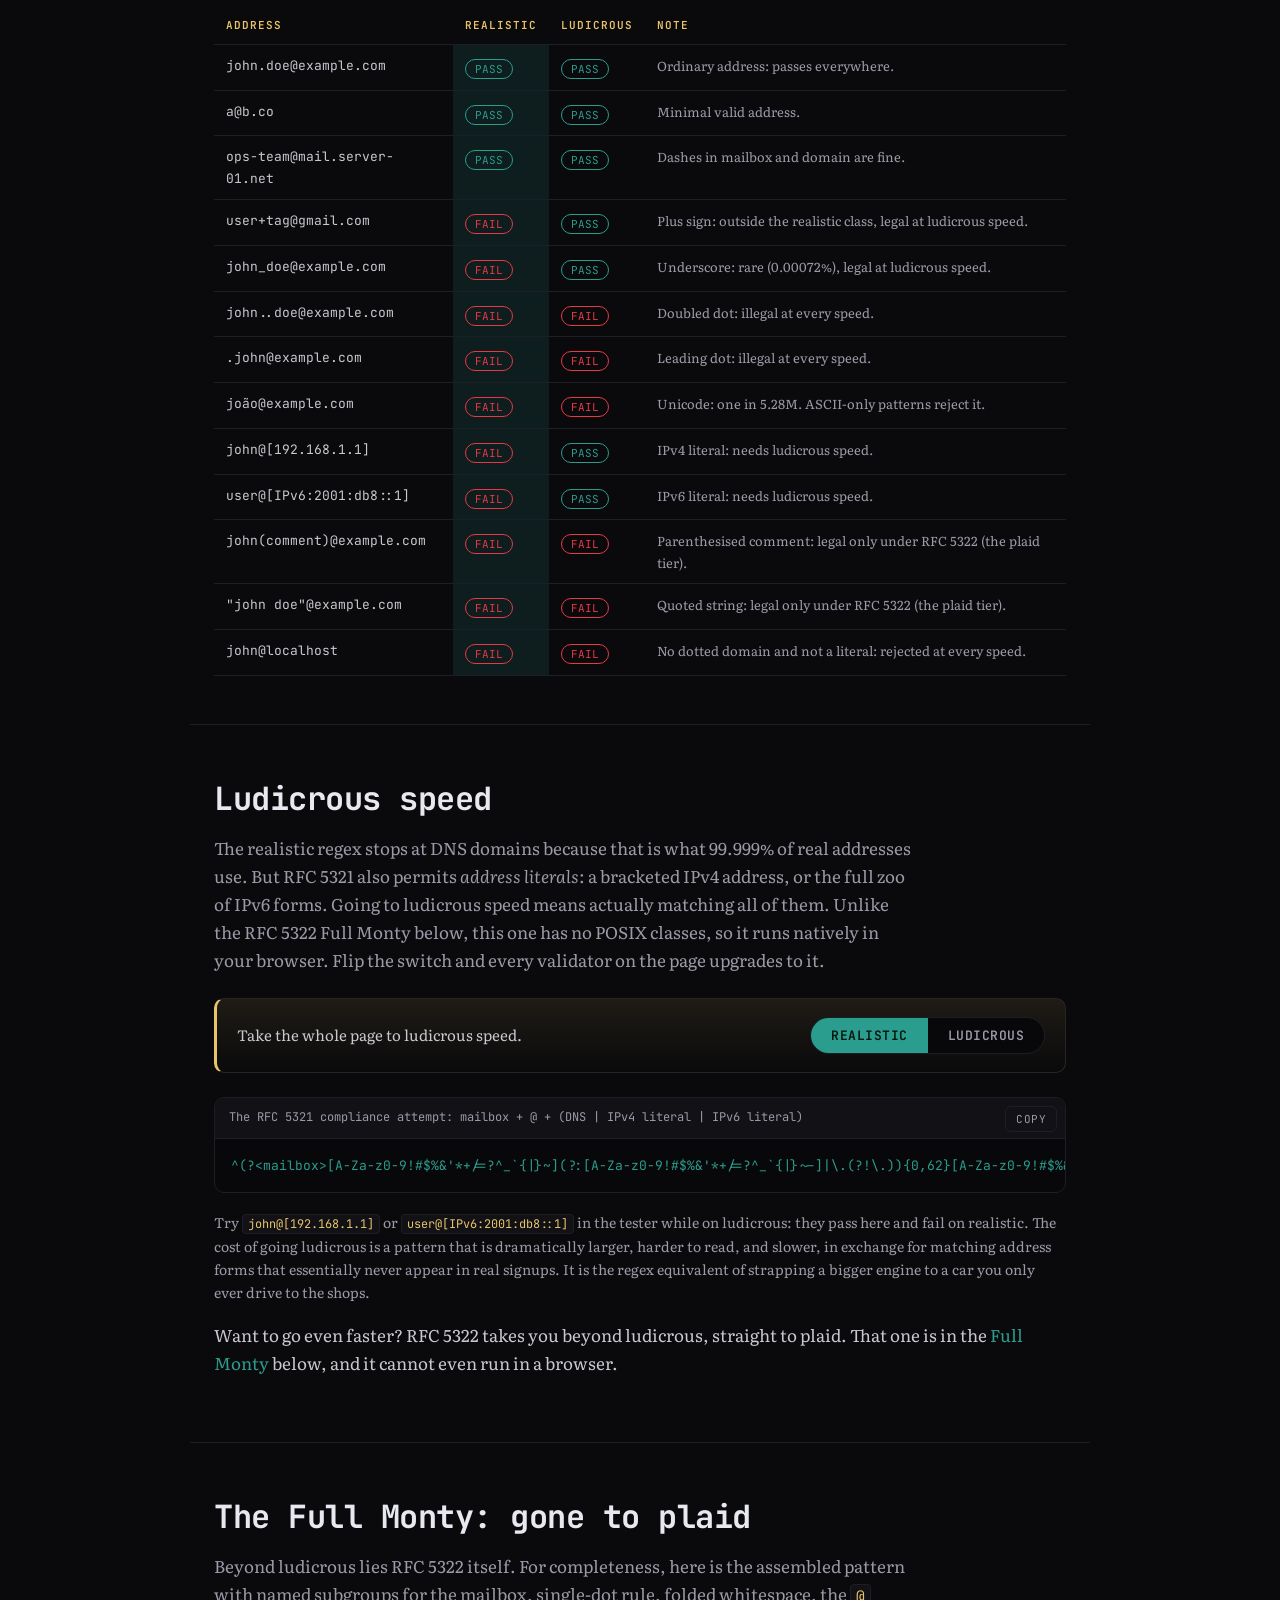
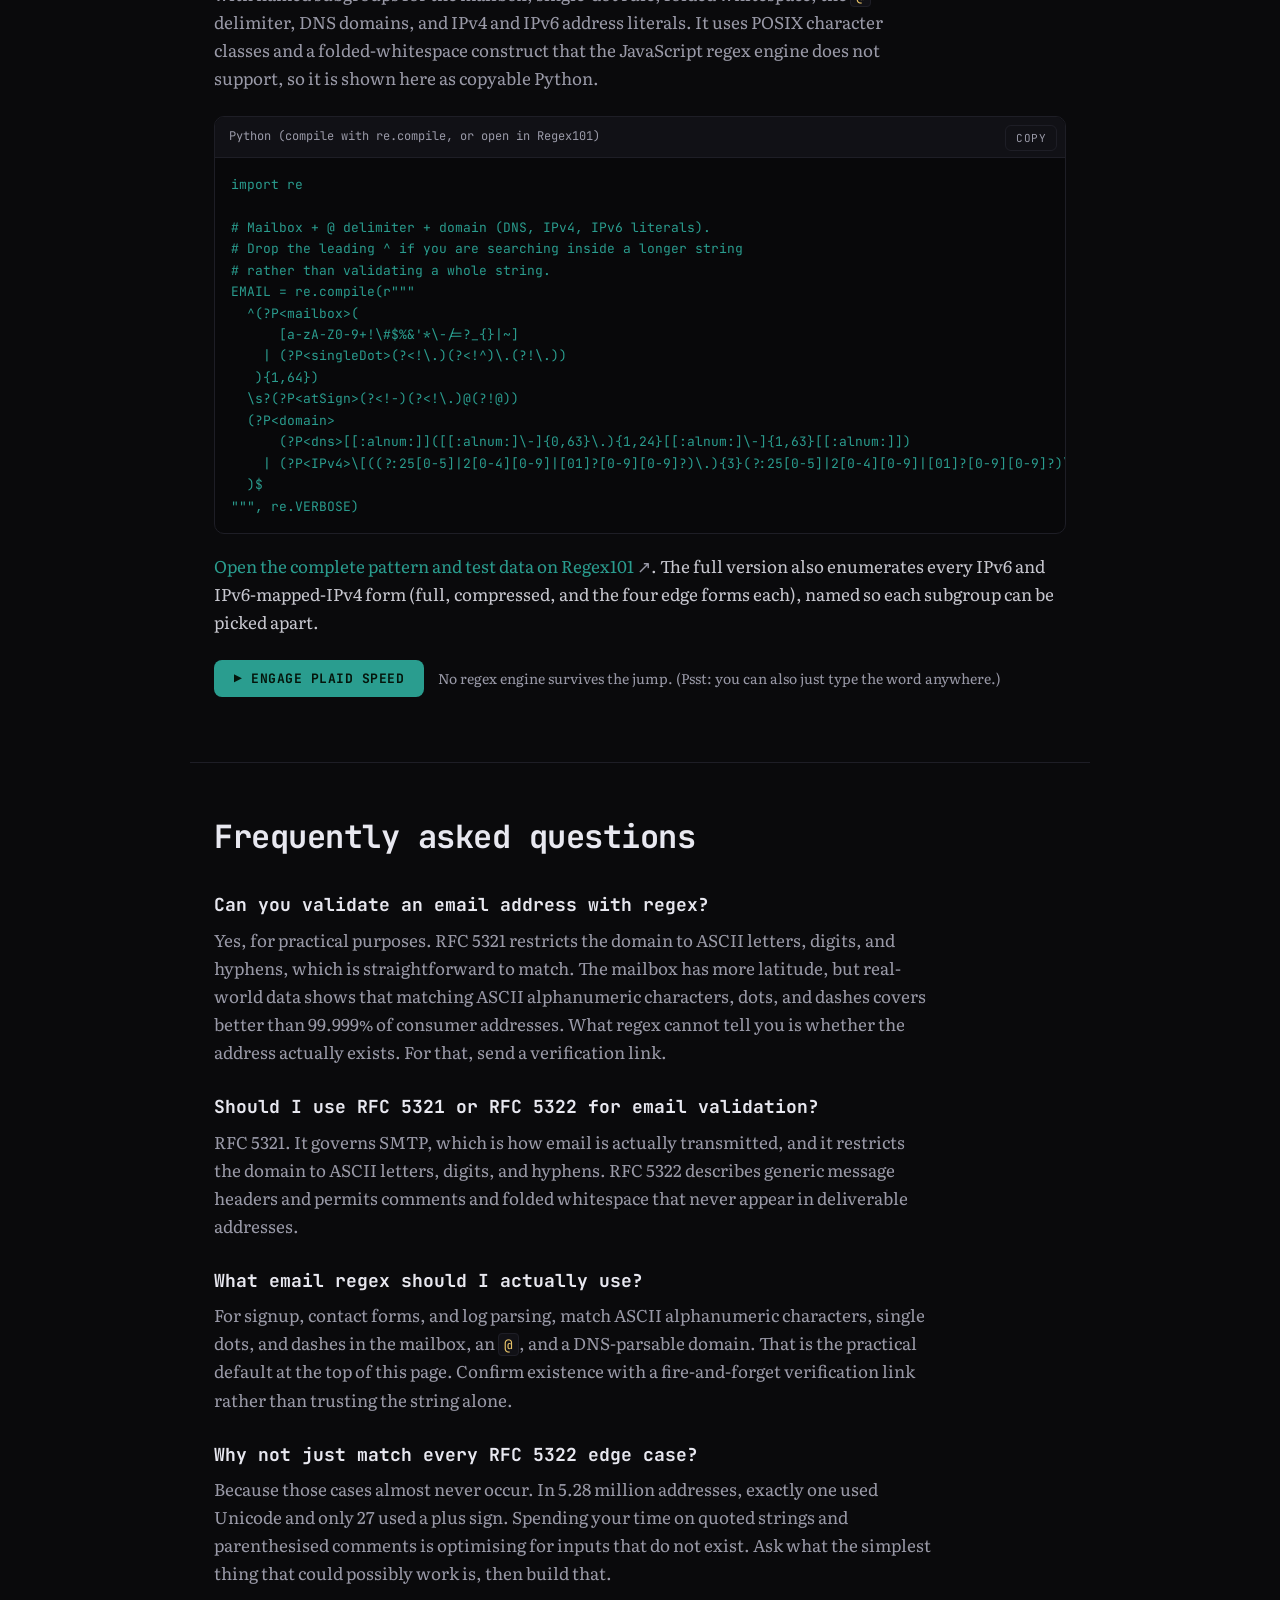
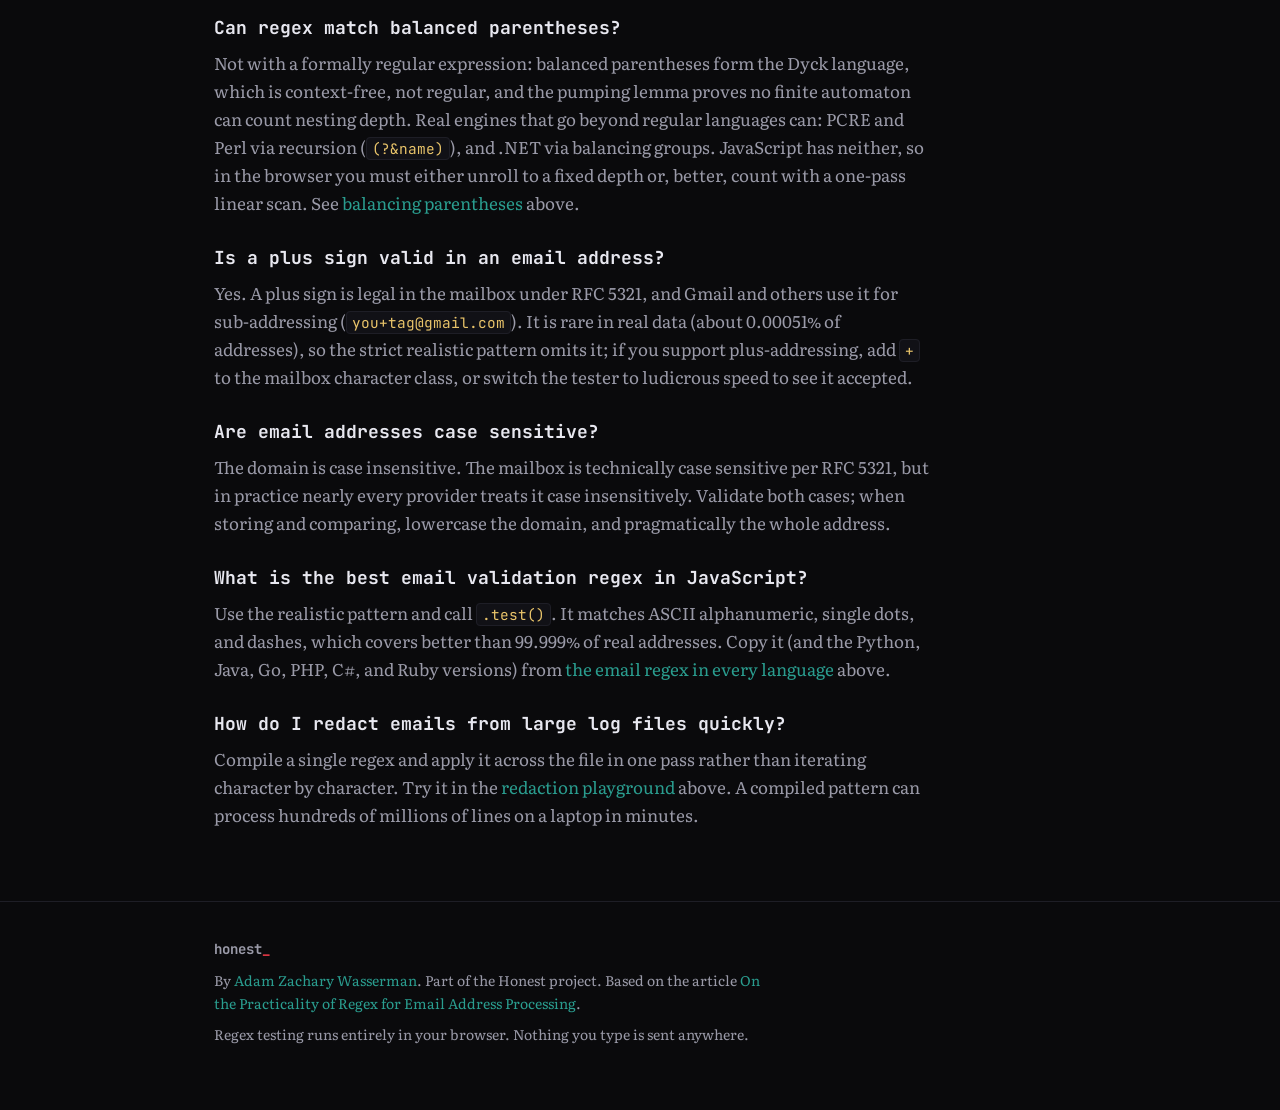
==== commit aceb2a90: "Canonicalize author name to Adam Zachary Wasserman" ====
--- a/public/index.html
+++ b/public/index.html
@@ -6,7 +6,7 @@
 <title>Email Validation Regex That Works in the Real World</title>
 <meta name="description" content="The email validation regex you should actually use, backed by analysis of 5.28 million real addresses. RFC 5321 vs 5322, a live regex tester, an annotated cookbook, and a log-redaction playground.">
 <link rel="canonical" href="https://emailregex.honestcode.software/">
-<meta name="author" content="Adam Z. Wasserman">
+<meta name="author" content="Adam Zachary Wasserman">
 
 <!-- Open Graph / Twitter -->
 <meta property="og:type" content="article">
@@ -38,7 +38,7 @@
   "description": "The email validation regex you should actually use, backed by analysis of 5.28 million real addresses. RFC 5321 supersedes 5322 for practical SMTP validation.",
   "author": {
     "@type": "Person",
-    "name": "Adam Z. Wasserman",
+    "name": "Adam Zachary Wasserman",
     "url": "https://adamzacharywasserman.com",
     "sameAs": ["https://adamzacharywasserman.com", "https://hackernoon.com/u/azw", "https://github.com/adamzwasserman"]
   },
@@ -58,7 +58,7 @@
   "@type": "Dataset",
   "name": "Character distribution of real-world email mailbox names",
   "description": "Analysis of 5,280,739 email addresses showing that 82% use only ASCII alphanumeric characters, 97% use only ASCII alphanumeric plus dots, and ~100% use only ASCII alphanumeric, dots, and dashes. 99% confidence level, 0.055% margin of error.",
-  "creator": { "@type": "Person", "name": "Adam Z. Wasserman" },
+  "creator": { "@type": "Person", "name": "Adam Zachary Wasserman" },
   "variableMeasured": "Character classes present in email mailbox names",
   "measurementTechnique": "Frequency analysis of a 5.28M-address sample"
 }
@@ -341,14 +341,14 @@
     <div class="stat-callout" id="key-statistic">
       <p class="stat-big">82% &rarr; 97% &rarr; ~100%</p>
       <p class="stat-explain">
-        According to Adam Z. Wasserman's analysis of <strong>5,280,739 real email addresses</strong>,
+        According to Adam Zachary Wasserman's analysis of <strong>5,280,739 real email addresses</strong>,
         82% contain only ASCII alphanumeric characters, 97% contain only ASCII alphanumeric characters
         plus dots, and approximately 100% contain only ASCII alphanumeric characters, dots, and dashes.
         In other words, a further 15% add only dots, and a final 3% add only dashes.
       </p>
       <p class="stat-method">
         Sample drawn from 115 million accounts. 99% confidence level, 0.055% margin of error for the
-        general population of internet email. Source: primary analysis by Adam Z. Wasserman.
+        general population of internet email. Source: primary analysis by Adam Zachary Wasserman.
       </p>
     </div>
 
@@ -710,7 +710,7 @@
   <div class="wrap">
     <p class="foot-brand">honest<span class="cursor">_</span></p>
     <p>
-      By <a href="https://adamzacharywasserman.com">Adam Z. Wasserman</a>. Part of the Honest project.
+      By <a href="https://adamzacharywasserman.com">Adam Zachary Wasserman</a>. Part of the Honest project.
       Based on the article
       <a href="https://hackernoon.com/on-the-practicality-of-regex-for-email-address-processing">On the Practicality of Regex for Email Address Processing</a>.
     </p>
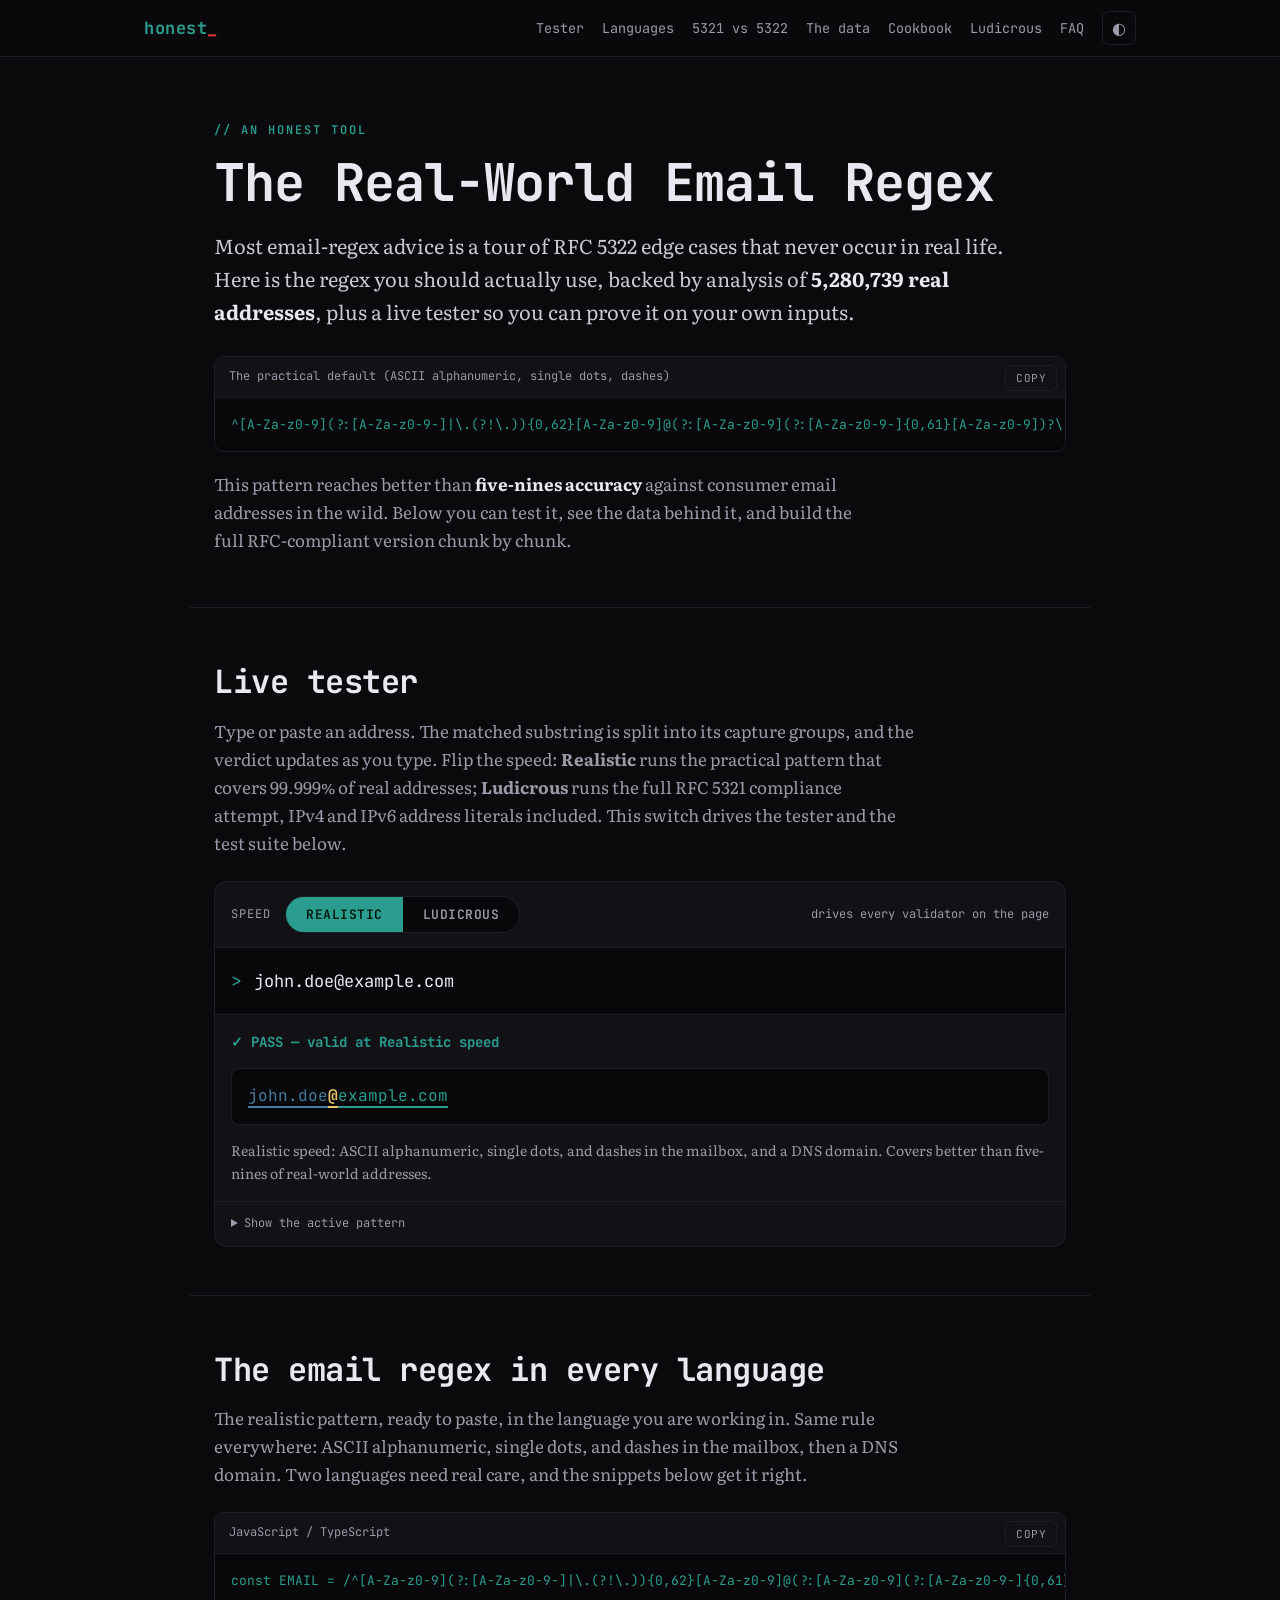
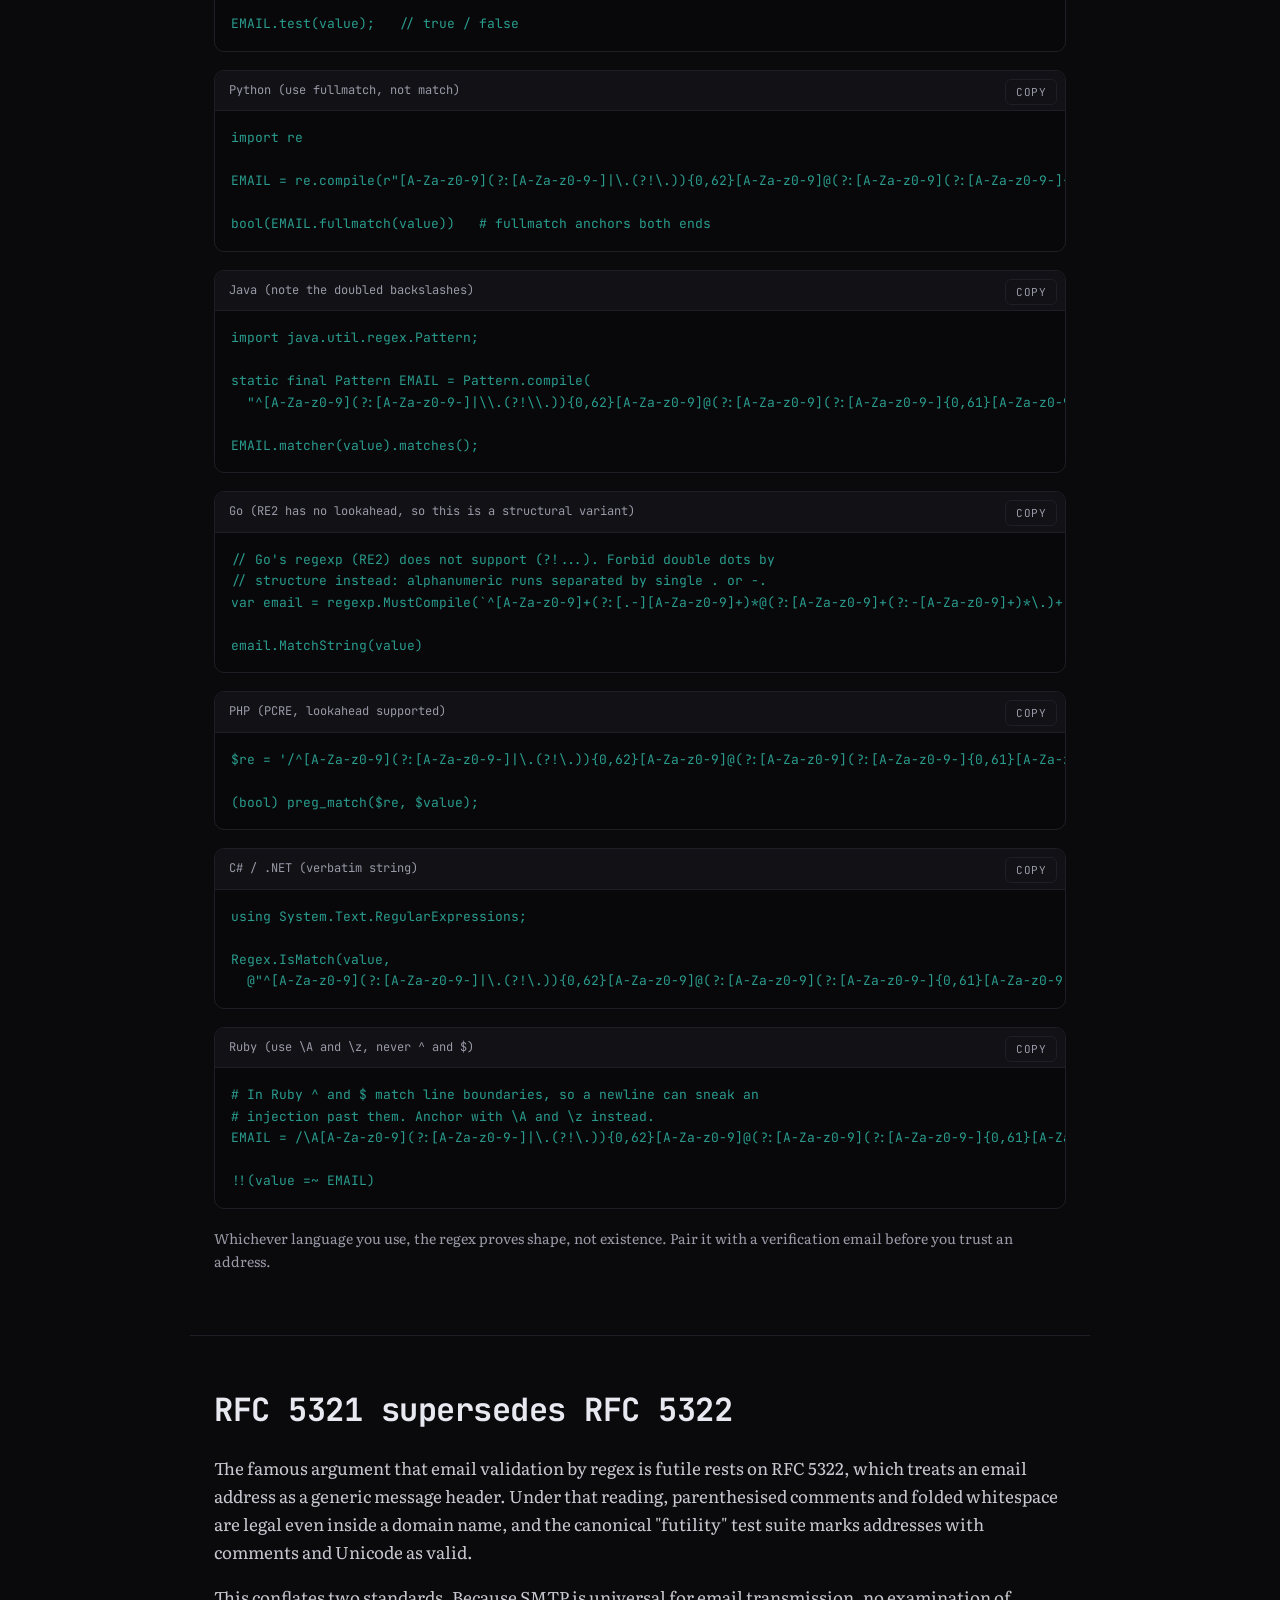
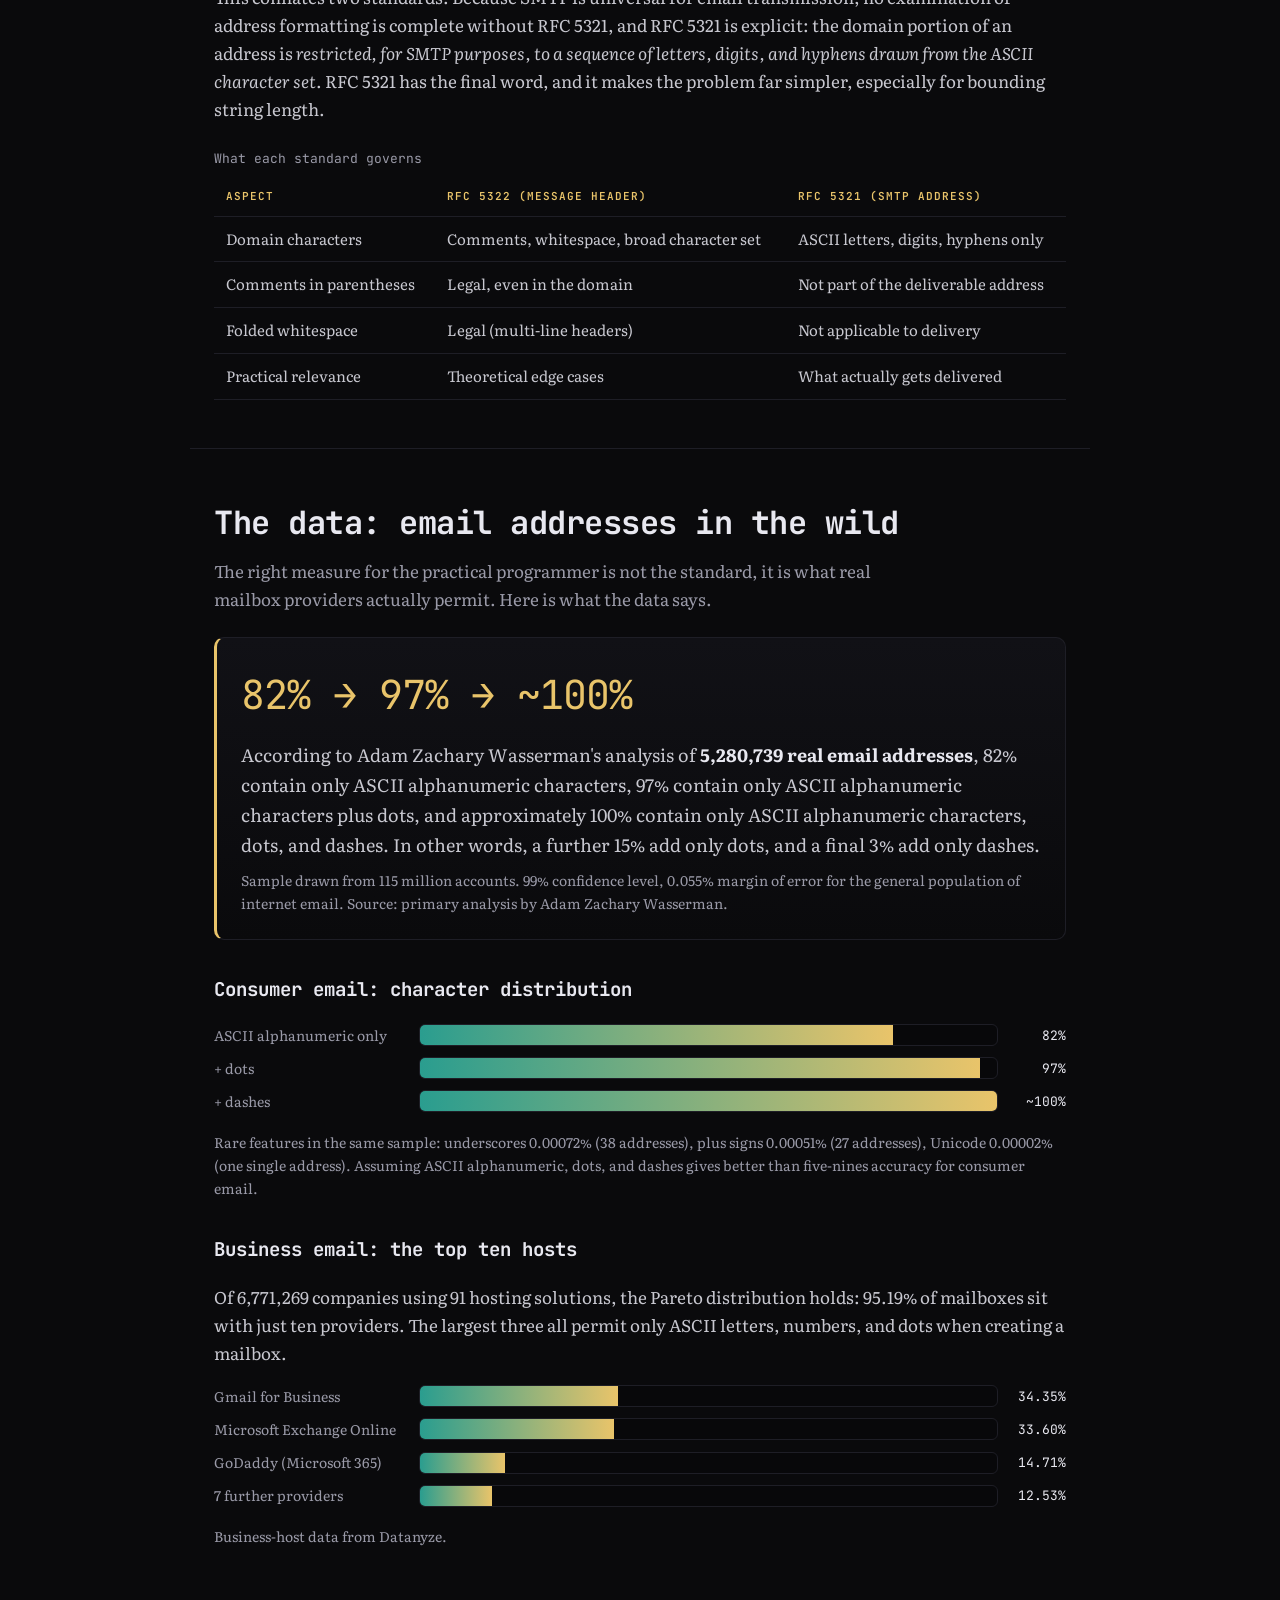
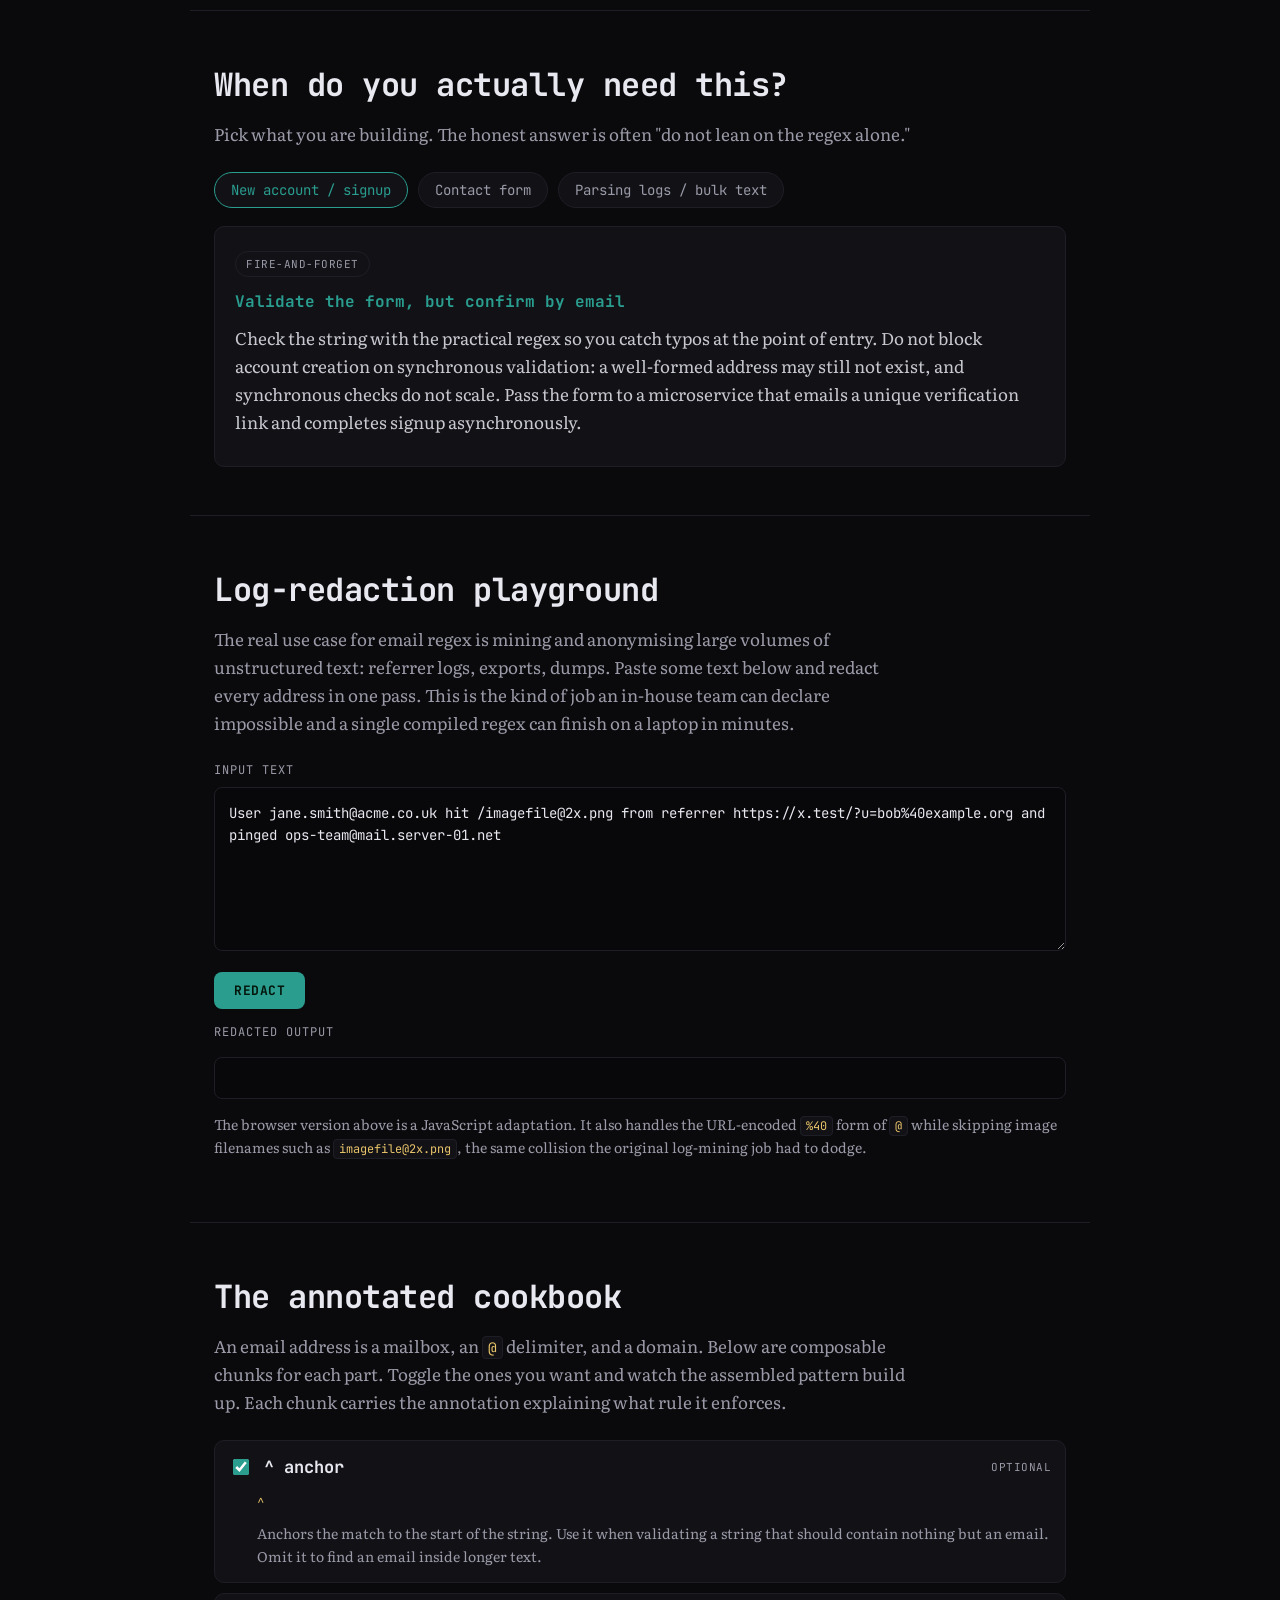
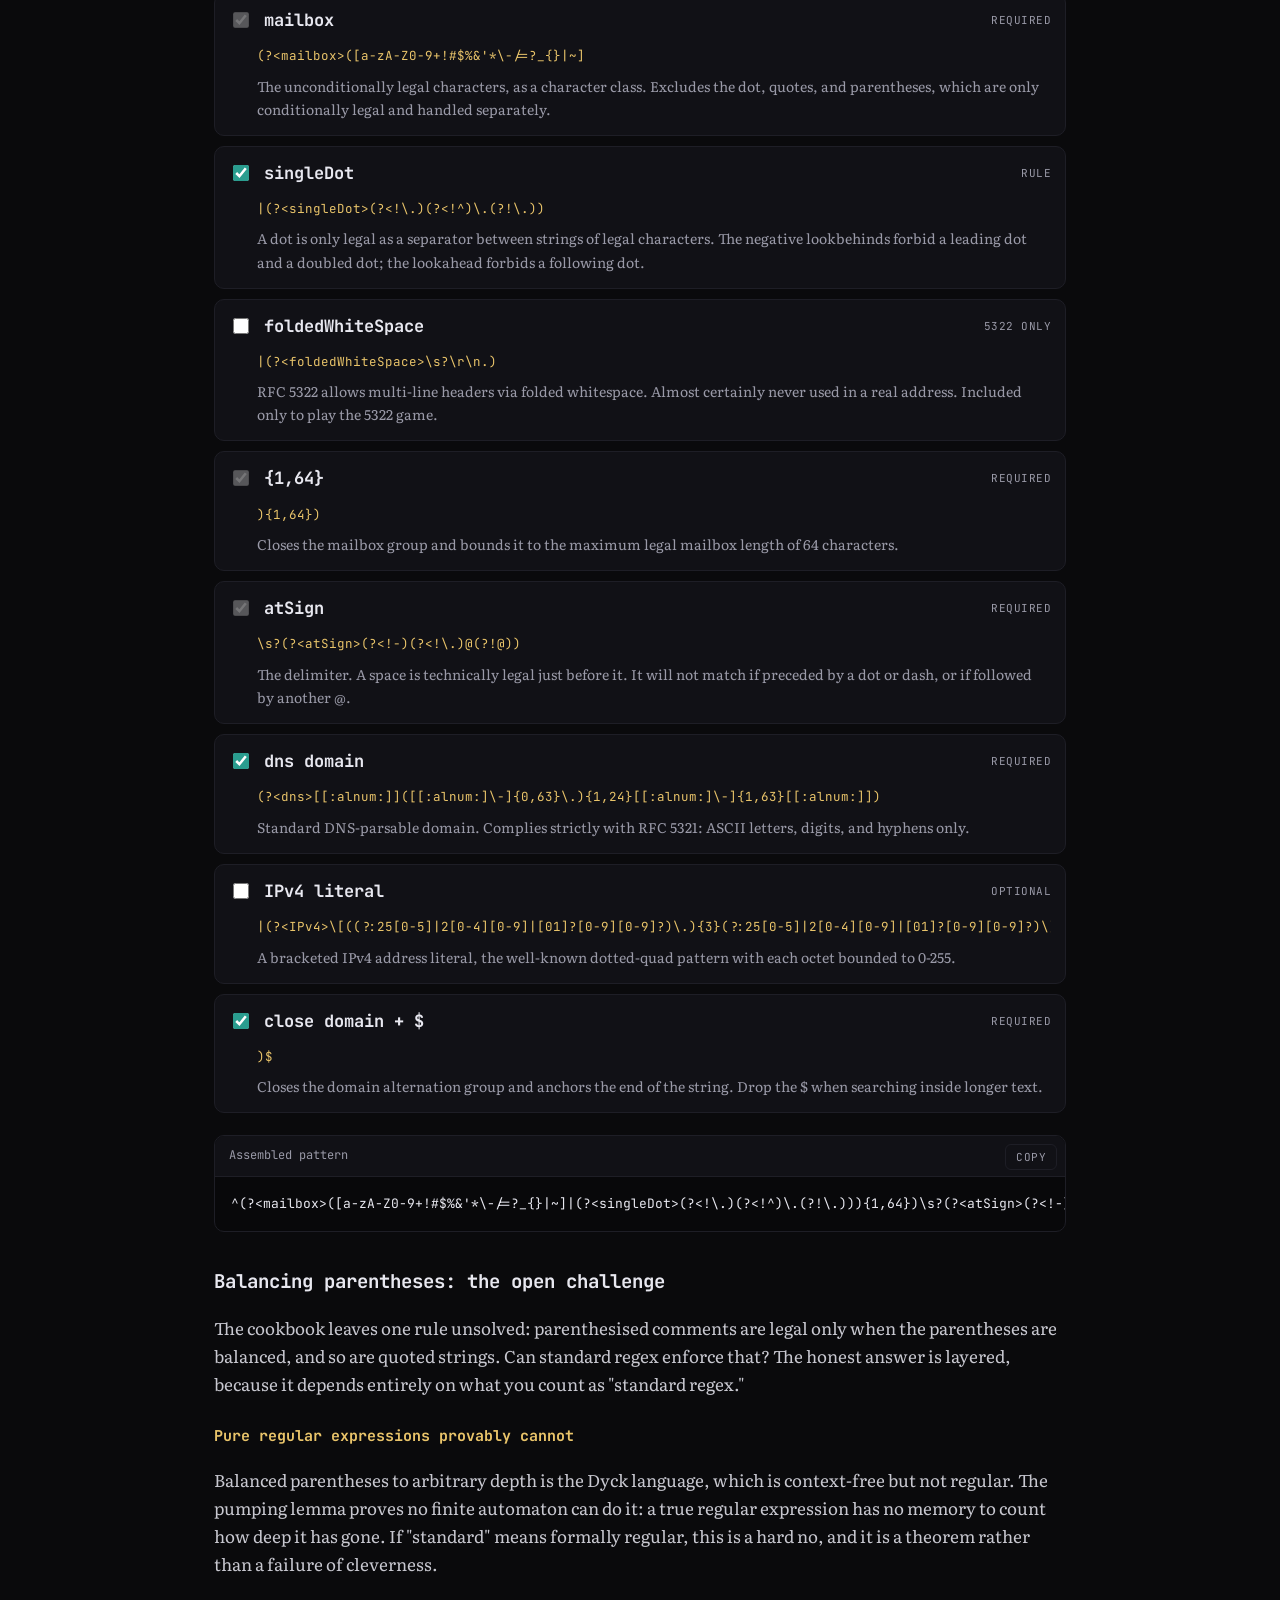
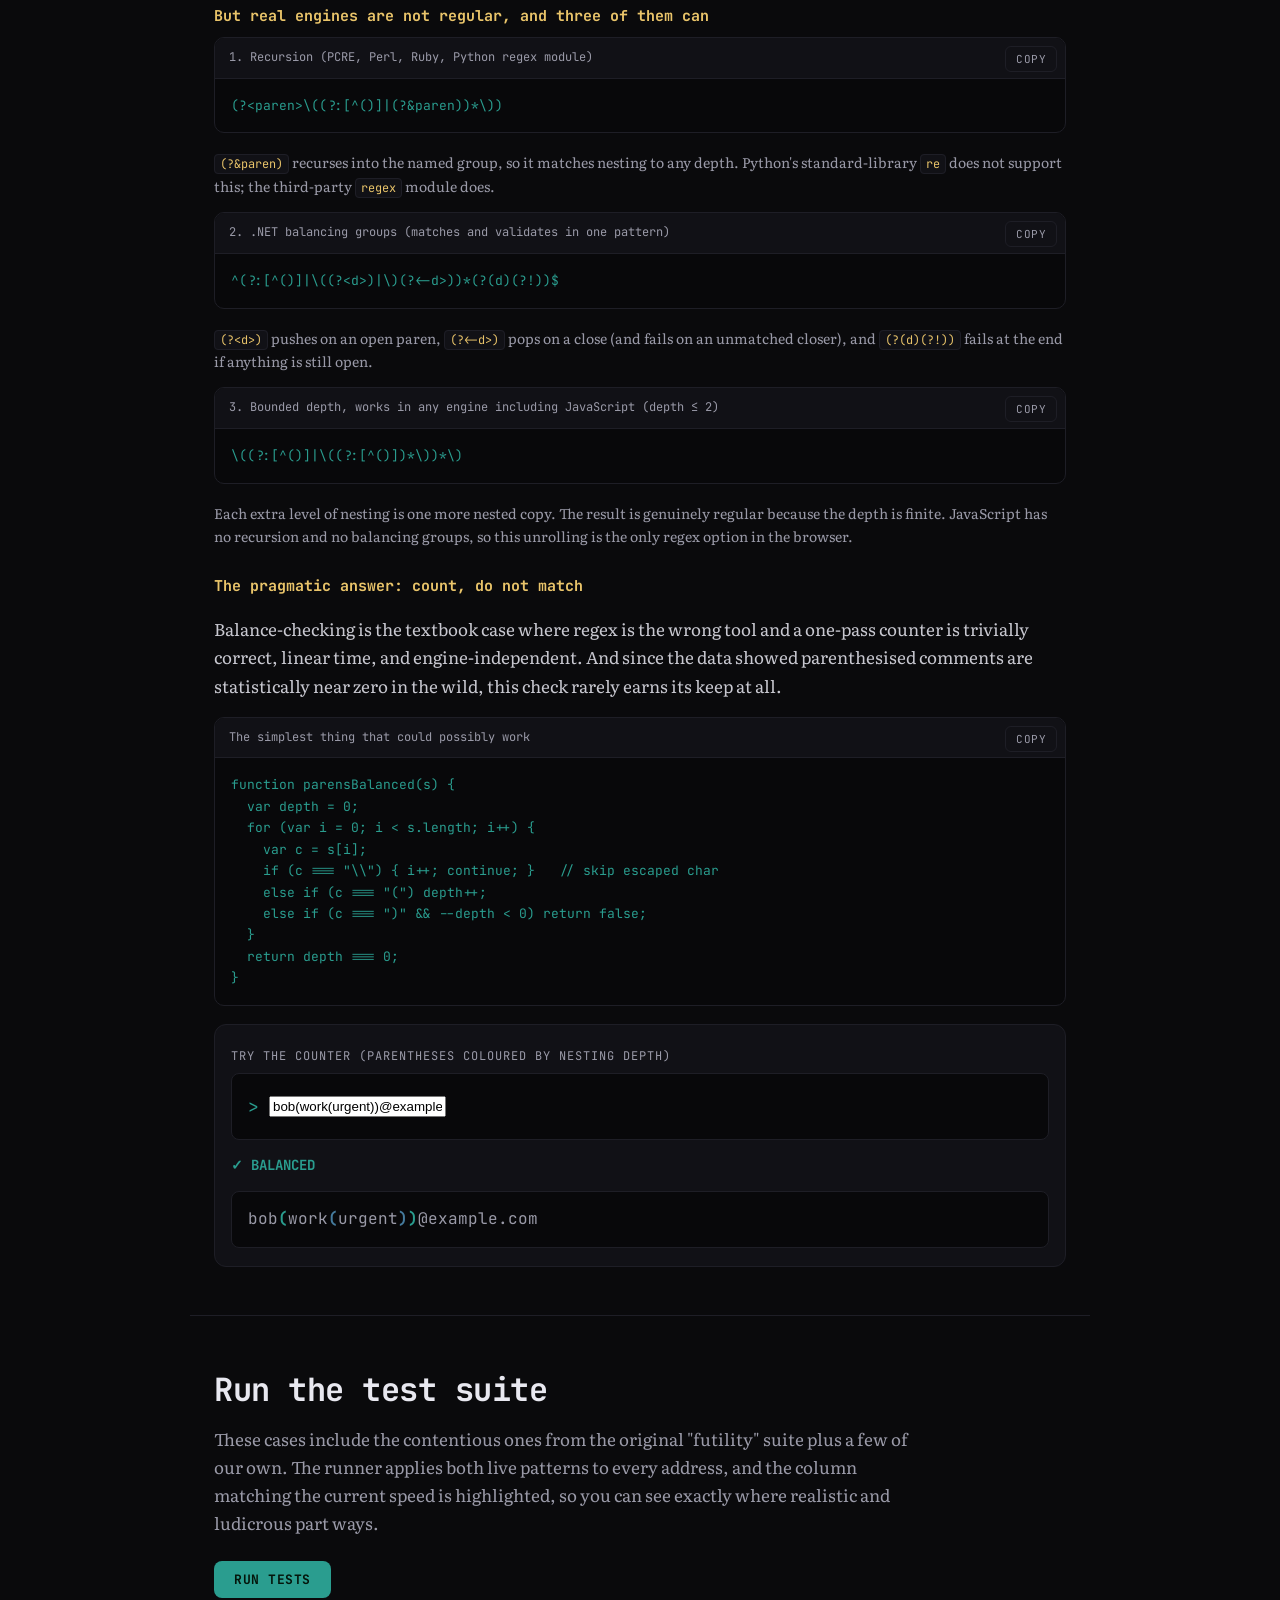
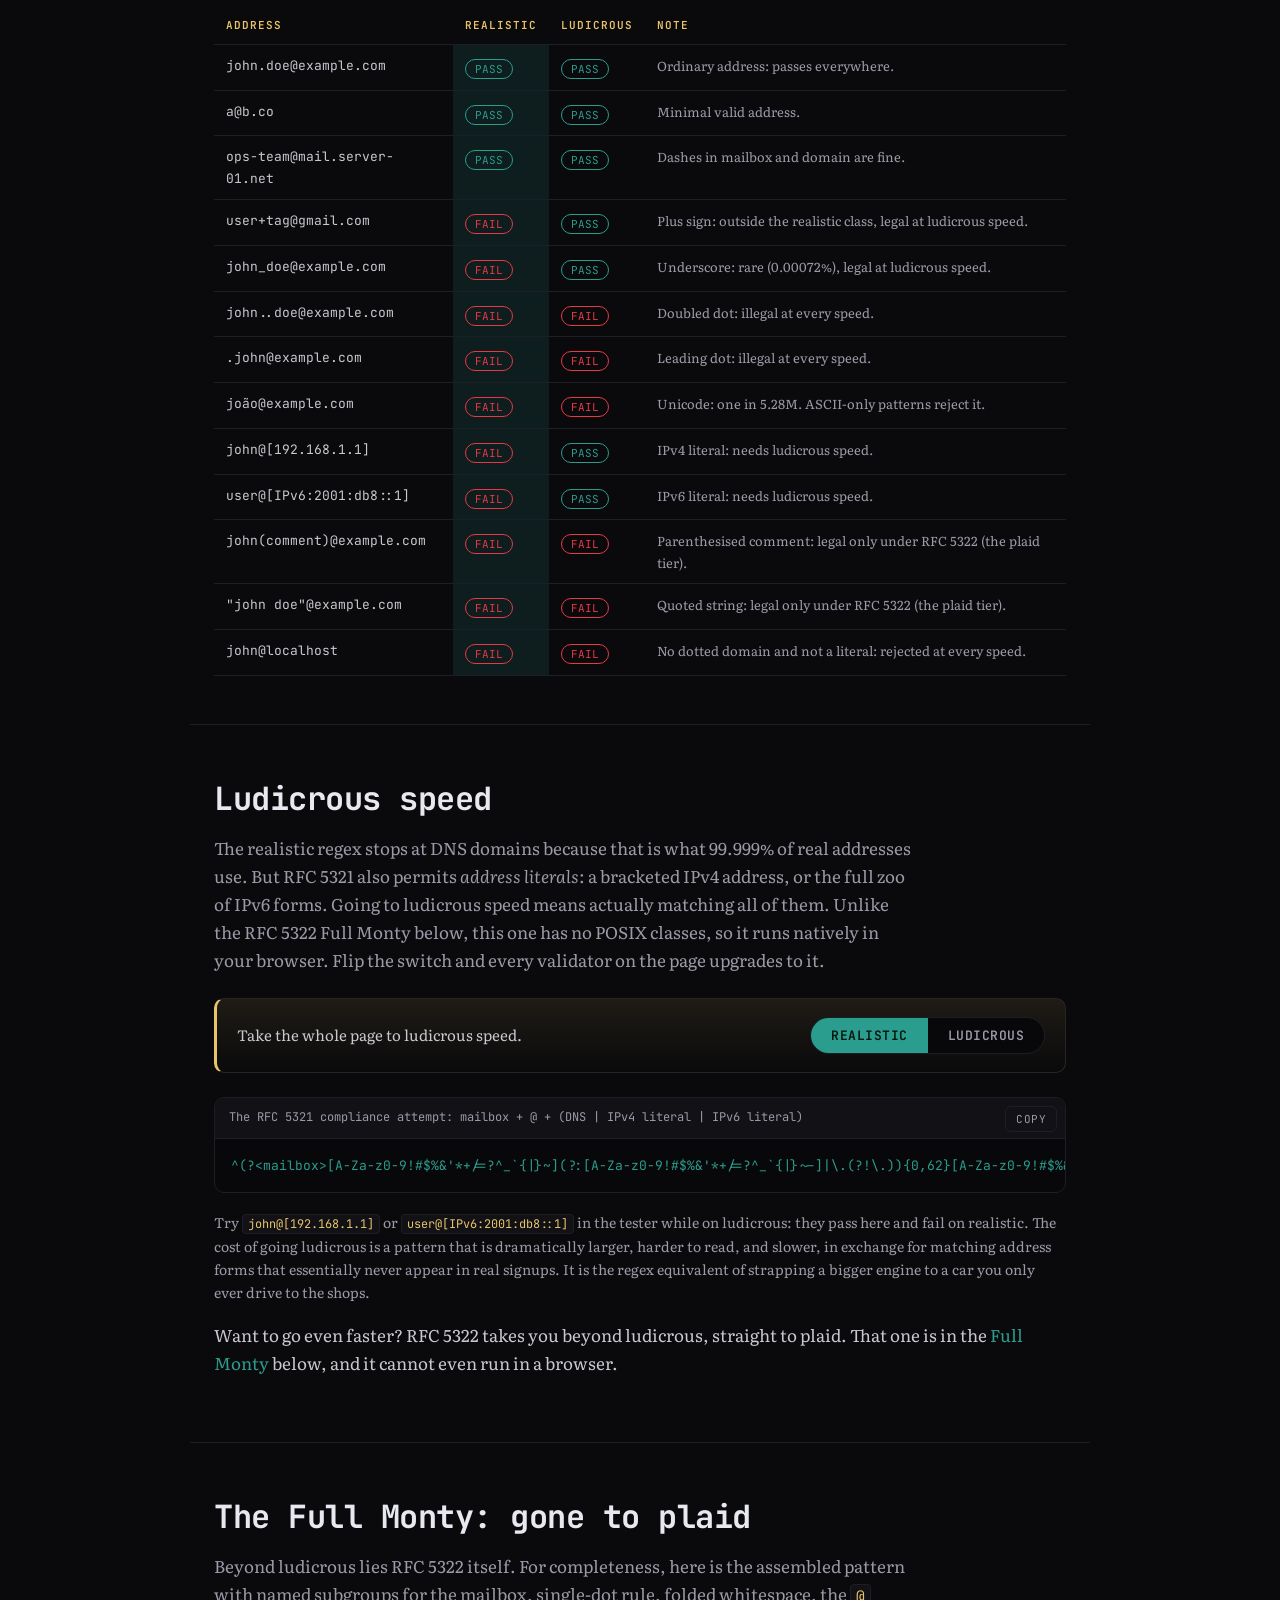
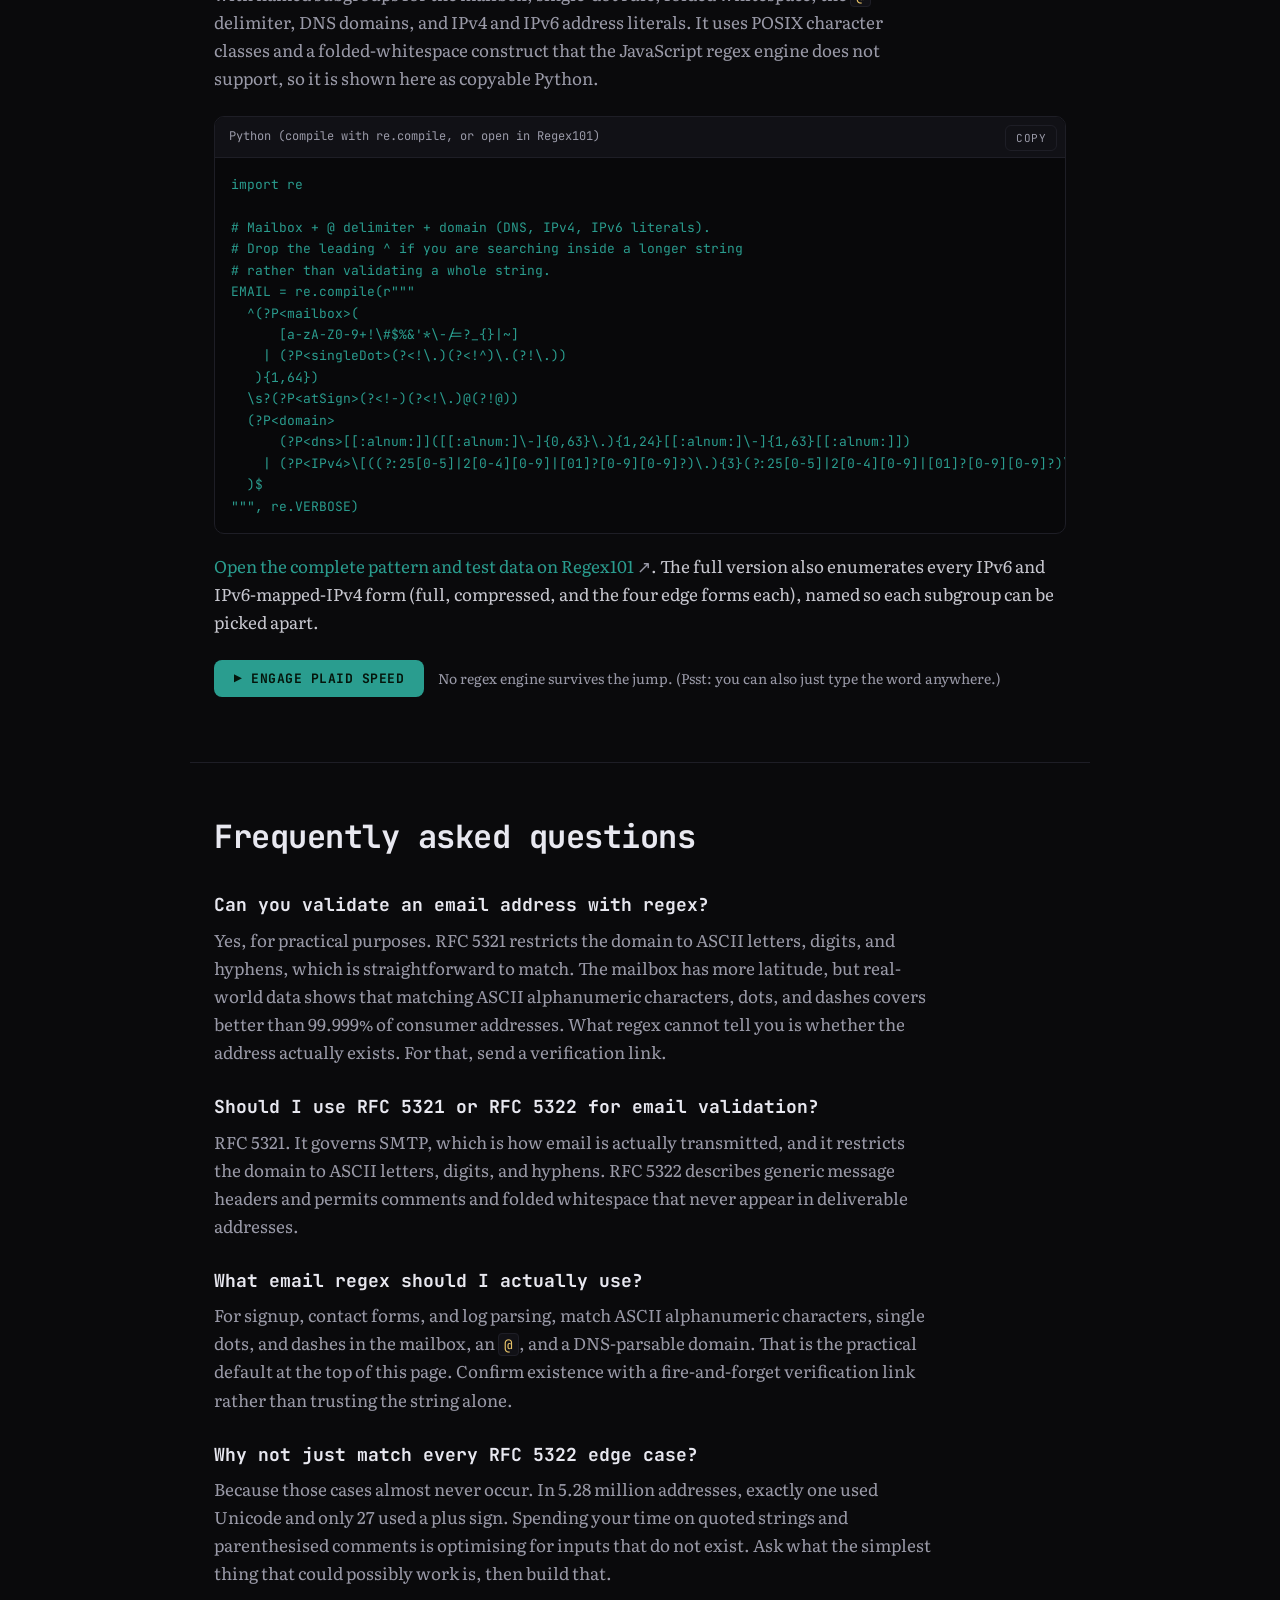
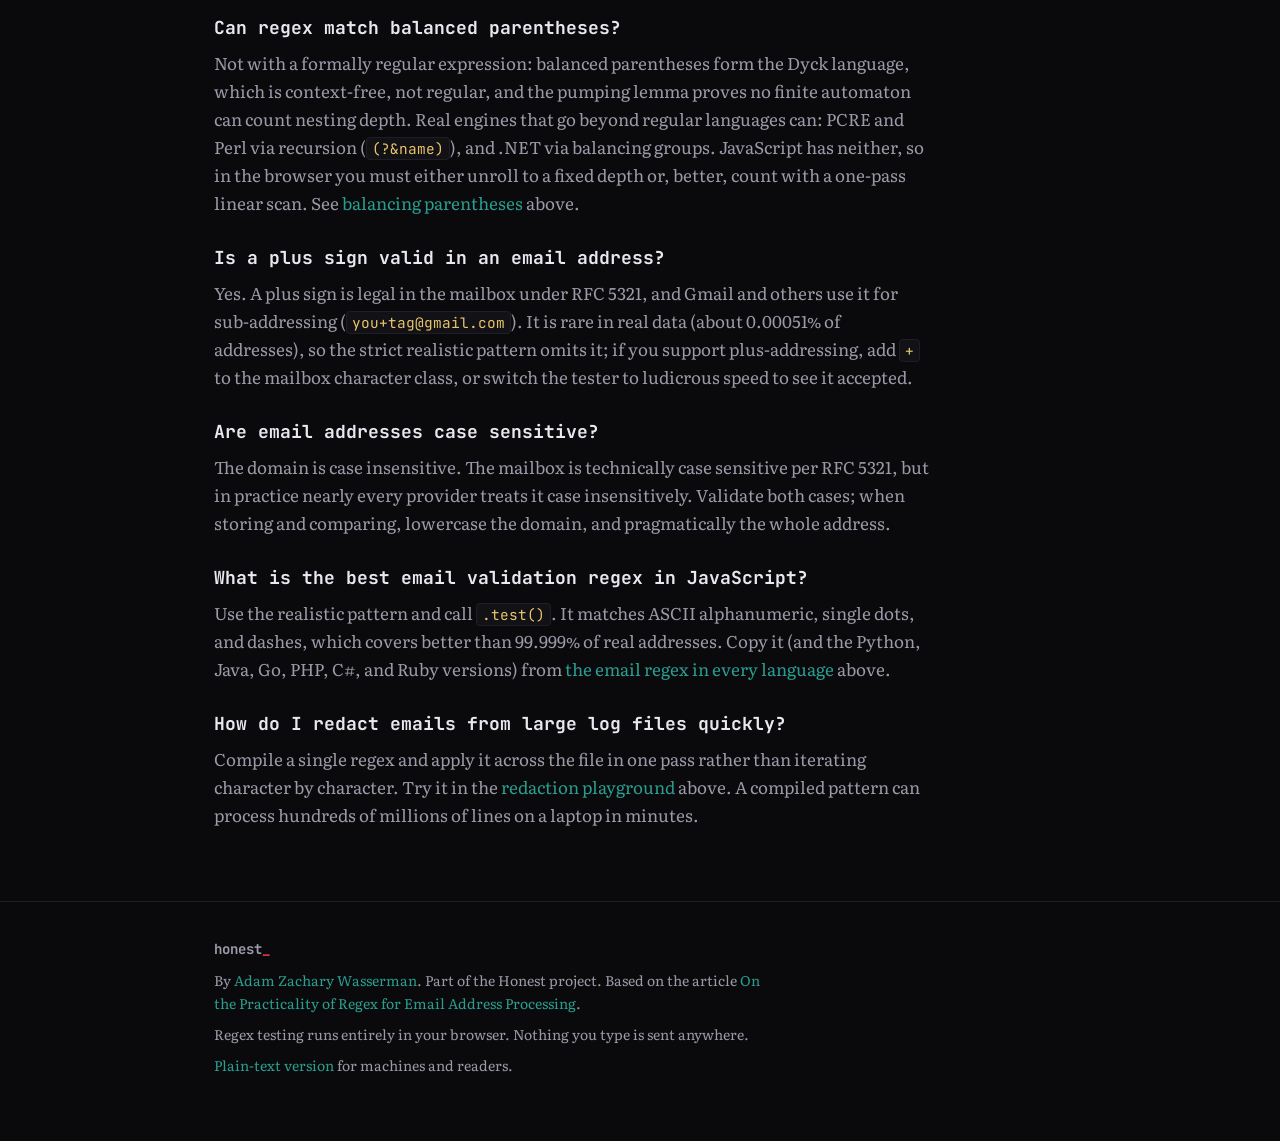
==== commit 272c2609: "Link the plain-text version from the homepage index.md has been in the sitemap since June and return" ====
--- a/public/index.html
+++ b/public/index.html
@@ -715,6 +715,7 @@
       <a href="https://hackernoon.com/on-the-practicality-of-regex-for-email-address-processing">On the Practicality of Regex for Email Address Processing</a>.
     </p>
     <p class="fineprint">Regex testing runs entirely in your browser. Nothing you type is sent anywhere.</p>
+    <p class="fineprint"><a href="/index.md">Plain-text version</a> for machines and readers.</p>
   </div>
 </footer>
 
